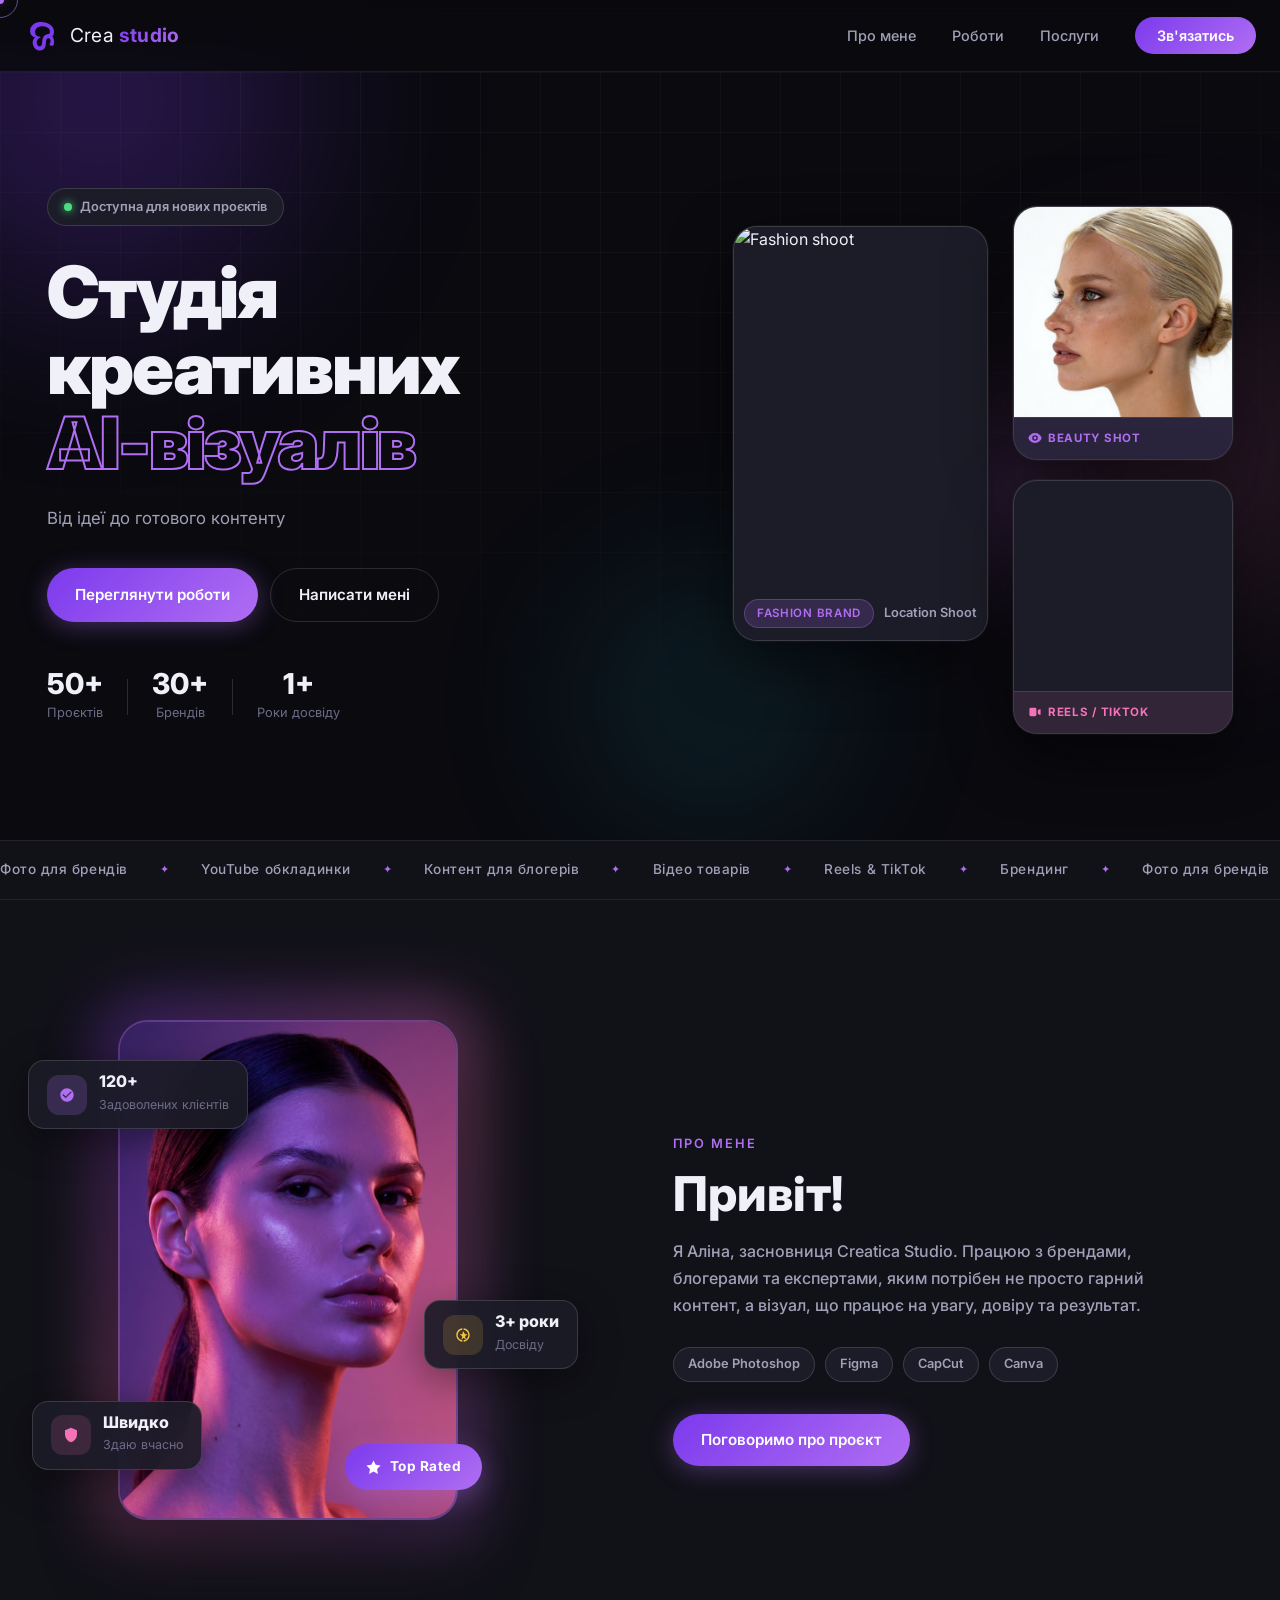
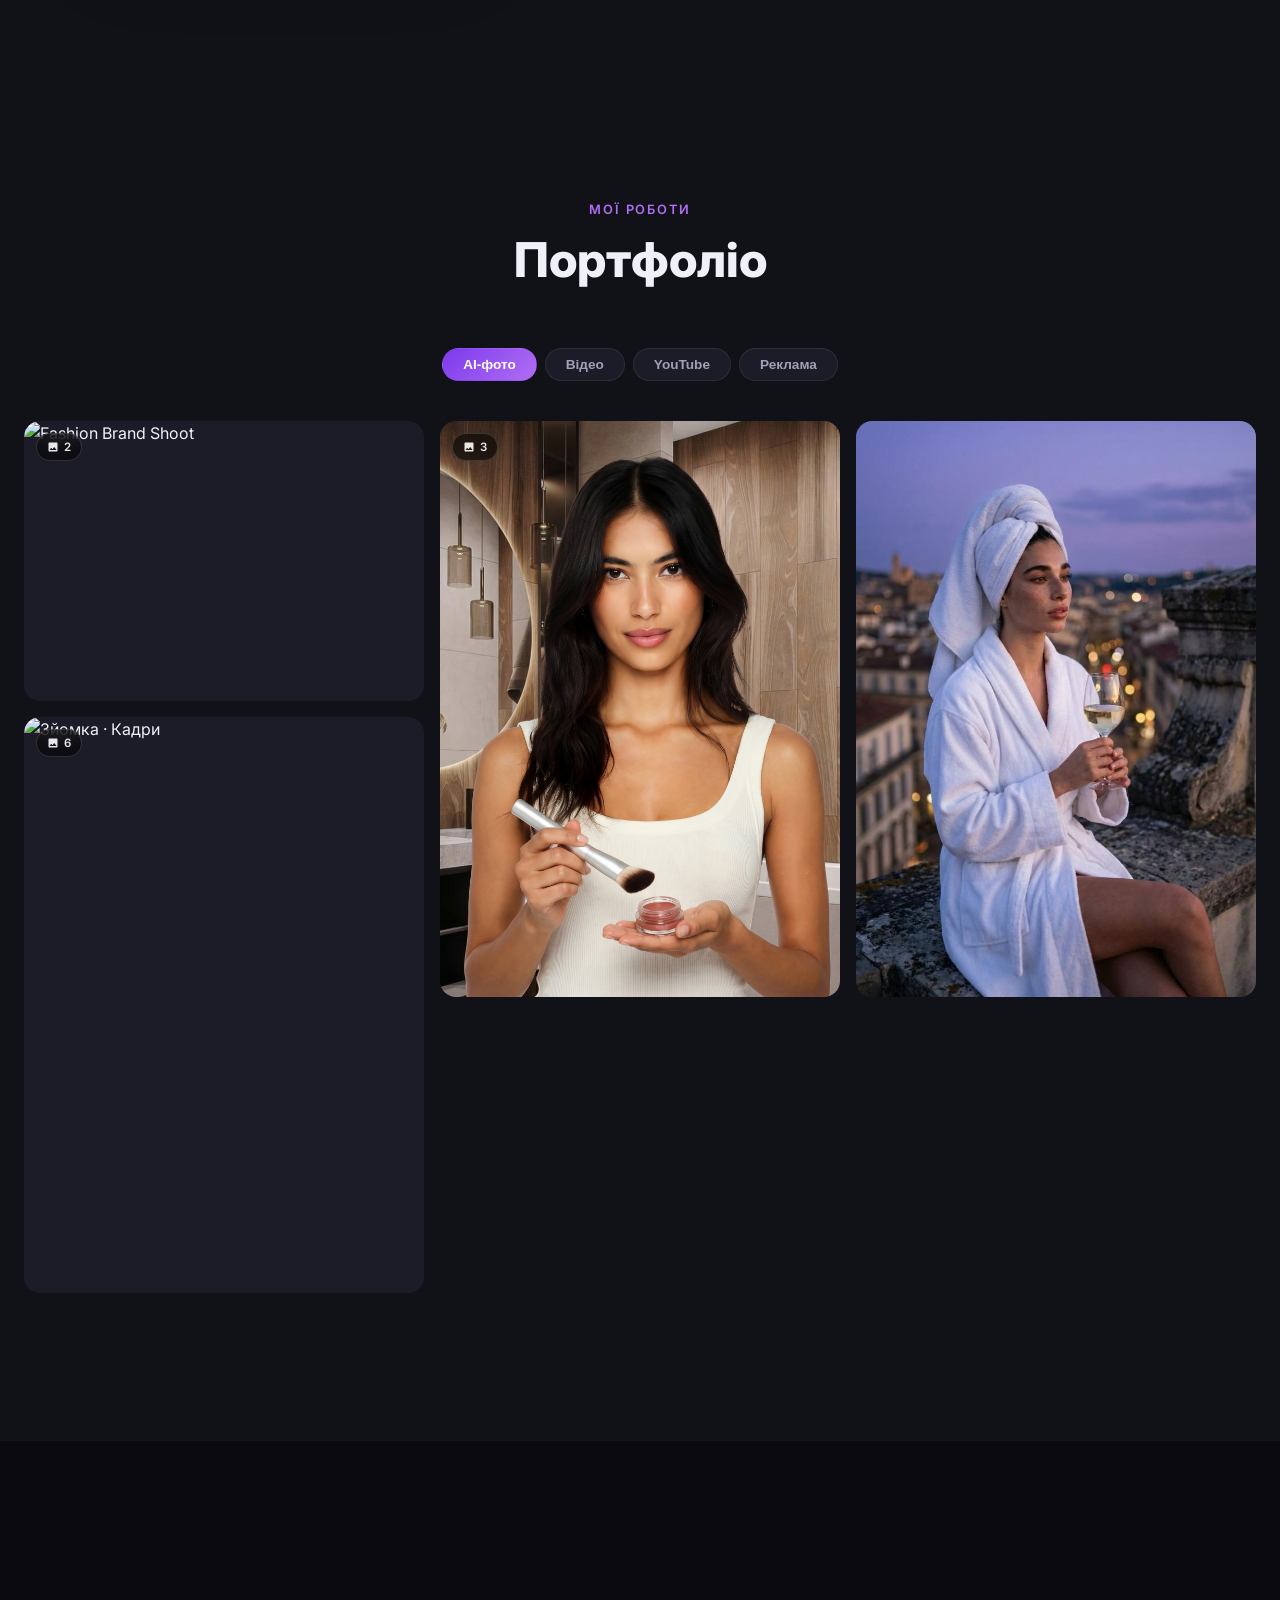
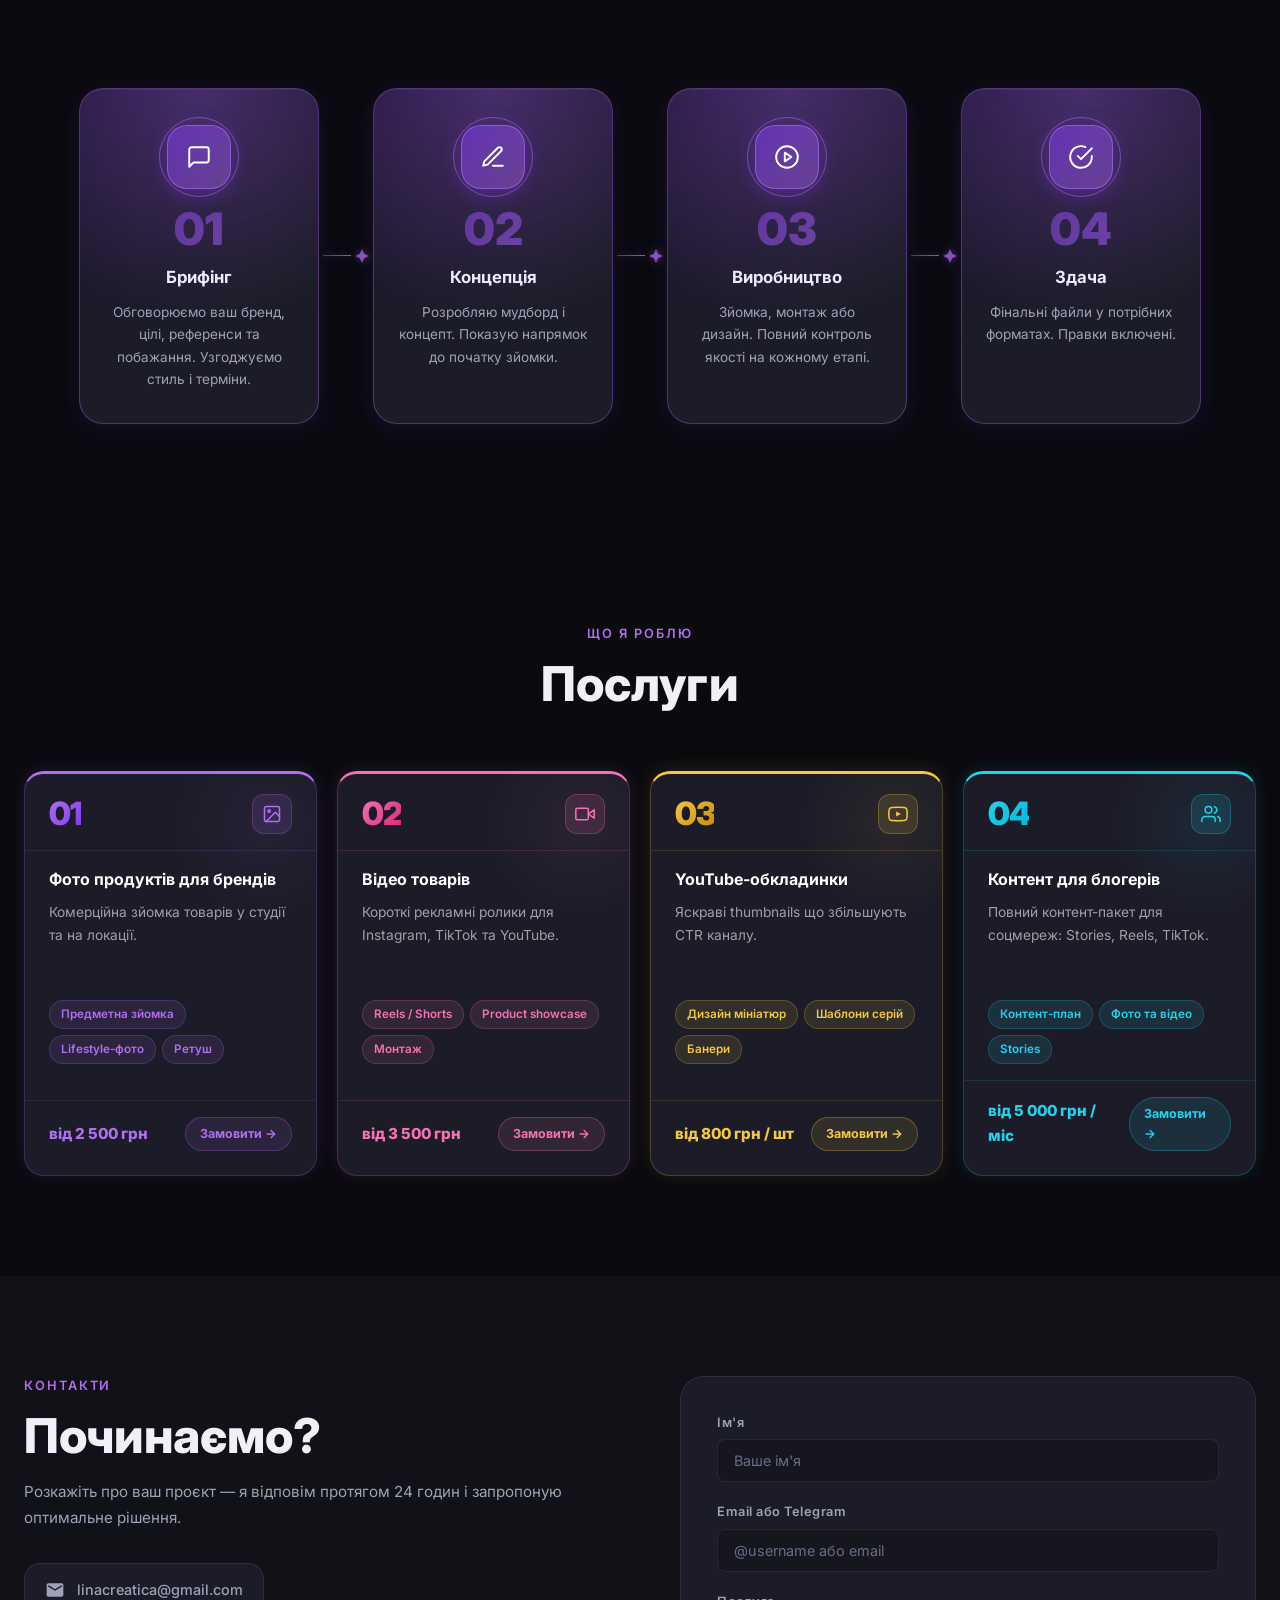
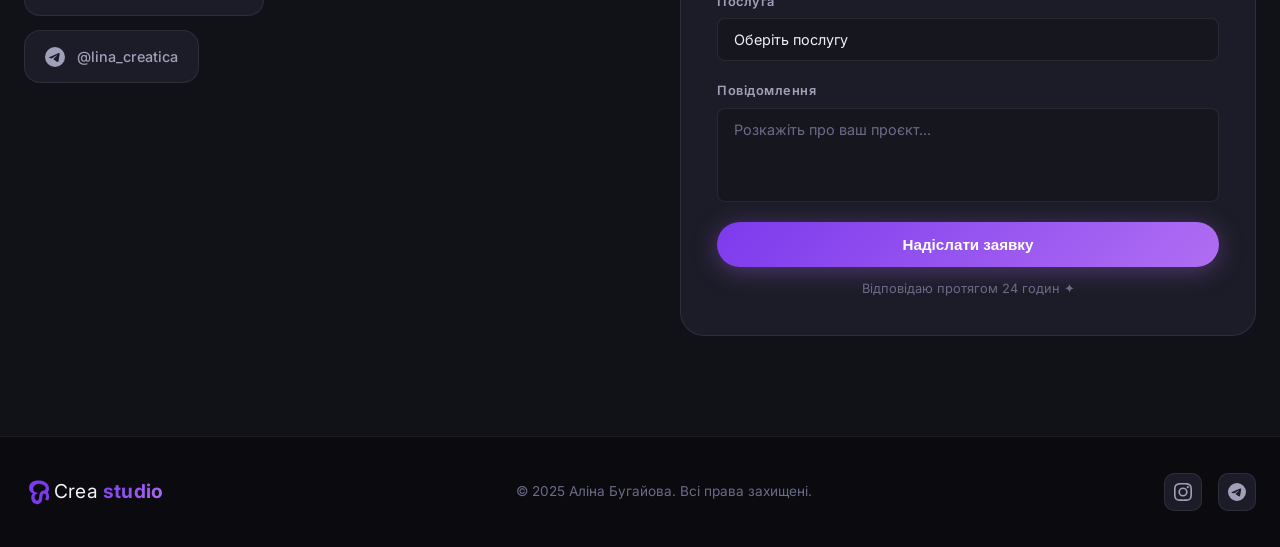
==== index.html @ 2639c5c7 "Update index.html" ====
<!DOCTYPE html>
<html lang="uk">
<head>
  <meta charset="UTF-8" />
  <meta name="viewport" content="width=device-width, initial-scale=1.0" />
  <title>Аліна Бугаєва — Контент-дизайнер</title>
  <link rel="preconnect" href="https://fonts.googleapis.com" />
  <link rel="preconnect" href="https://fonts.gstatic.com" crossorigin />
  <link href="https://fonts.googleapis.com/css2?family=Inter:wght@300;400;500;600;700;800;900&family=Playfair+Display:ital,wght@0,700;1,700&display=swap" rel="stylesheet" />
  <link rel="stylesheet" href="style.css" />
</head>
<body>

  <!-- NAV -->
  <nav class="nav" id="nav">
    <div class="nav__inner">
      <a href="#hero" class="nav__logo">
        <img src="img/logo.svg" alt="Crea Studio" class="nav__logo-img" />
        <span class="nav__logo-text">Crea <strong>studio</strong></span>
      </a>
      <ul class="nav__links">
        <li><a href="#about">Про мене</a></li>
        <li><a href="#works">Роботи</a></li>
        <li><a href="#services">Послуги</a></li>
        <li><a href="#contact" class="nav__cta">Зв'язатись</a></li>
      </ul>
      <button class="nav__burger" id="burger" aria-label="Меню">
        <span></span><span></span><span></span>
      </button>
    </div>
  </nav>

  <!-- MOBILE MENU -->
  <div class="mobile-menu" id="mobileMenu">
    <ul>
      <li><a href="#about" class="mm-link">Про мене</a></li>
      <li><a href="#works" class="mm-link">Роботи</a></li>
      <li><a href="#services" class="mm-link">Послуги</a></li>
      <li><a href="#contact" class="mm-link">Зв'язатись</a></li>
    </ul>
  </div>

  <!-- HERO -->
  <section class="hero" id="hero">
    <div class="hero__bg">
      <div class="hero__blob hero__blob--1"></div>
      <div class="hero__blob hero__blob--2"></div>
      <div class="hero__blob hero__blob--3"></div>
      <div class="hero__grid"></div>
    </div>

    <div class="hero__inner">
      <div class="hero__content">
        <div class="hero__badge">
          <span class="hero__badge-dot"></span>
          Доступна для нових проєктів
        </div>
        <h1 class="hero__title">
          Студія креативних<br />
          <span class="hero__title-outline">AI-візуалів</span>
        </h1>
        <p class="hero__sub">
          Від ідеї до готового контенту
        </p>
        <div class="hero__actions">
          <a href="#works" class="btn btn--primary">Переглянути роботи</a>
          <a href="#contact" class="btn btn--ghost">Написати мені</a>
        </div>
        <div class="hero__stats">
          <div class="hero__stat">
            <strong>50+</strong>
            <span>Проєктів</span>
          </div>
          <div class="hero__divider"></div>
          <div class="hero__stat">
            <strong>30+</strong>
            <span>Брендів</span>
          </div>
          <div class="hero__divider"></div>
          <div class="hero__stat">
            <strong>1+</strong>
            <span>Роки досвіду</span>
          </div>
        </div>
      </div>
      <div class="hero__visual">
        <div class="hero__card hero__card--main">
          <img src="img/portfolio/2b06ff3e9ec4077a01eca190f4658fa4_cdd394dd_f31a_4b61_ae15_8c72ac4e72de.png" alt="Fashion shoot" class="hero__card-photo" />
          <div class="hero__card-info">
            <span class="tag">Fashion Brand</span>
            <p>Location Shoot</p>
          </div>
        </div>
        <div class="hero__card hero__card--sm hero__card--top">
          <img src="img/portfolio/IMG_5692.PNG" alt="Beauty" class="hero__card-photo" />
          <div class="hero__card-sm-label">
            <svg viewBox="0 0 20 20" fill="currentColor" width="14" height="14"><path d="M10 12a2 2 0 100-4 2 2 0 000 4z"/><path fill-rule="evenodd" d="M.458 10C1.732 5.943 5.522 3 10 3s8.268 2.943 9.542 7c-1.274 4.057-5.064 7-9.542 7S1.732 14.057.458 10zM14 10a4 4 0 11-8 0 4 4 0 018 0z" clip-rule="evenodd"/></svg>
            Beauty Shot
          </div>
        </div>
        <div class="hero__card hero__card--sm hero__card--bot">
          <video src="img/reels.mp4" autoplay muted loop playsinline class="hero__card-photo"></video>
          <div class="hero__card-sm-label hero__card-sm-label--pink">
            <svg viewBox="0 0 20 20" fill="currentColor" width="14" height="14"><path d="M2 6a2 2 0 012-2h6a2 2 0 012 2v8a2 2 0 01-2 2H4a2 2 0 01-2-2V6zM14.553 7.106A1 1 0 0014 8v4a1 1 0 00.553.894l2 1A1 1 0 0018 13V7a1 1 0 00-1.447-.894l-2 1z"/></svg>
            Reels / TikTok
          </div>
        </div>
      </div>
    </div>

    <div class="hero__bottom">
      <div class="marquee">
        <div class="marquee__track">
          <span>Фото для брендів</span><span class="marquee__dot">✦</span>
          <span>YouTube обкладинки</span><span class="marquee__dot">✦</span>
          <span>Контент для блогерів</span><span class="marquee__dot">✦</span>
          <span>Відео товарів</span><span class="marquee__dot">✦</span>
          <span>Reels & TikTok</span><span class="marquee__dot">✦</span>
          <span>Брендинг</span><span class="marquee__dot">✦</span>
          <span>Фото для брендів</span><span class="marquee__dot">✦</span>
          <span>YouTube обкладинки</span><span class="marquee__dot">✦</span>
          <span>Контент для блогерів</span><span class="marquee__dot">✦</span>
          <span>Відео товарів</span><span class="marquee__dot">✦</span>
          <span>Reels & TikTok</span><span class="marquee__dot">✦</span>
          <span>Брендинг</span><span class="marquee__dot">✦</span>
          <span>Фото для брендів</span><span class="marquee__dot">✦</span>
          <span>YouTube обкладинки</span><span class="marquee__dot">✦</span>
          <span>Контент для блогерів</span><span class="marquee__dot">✦</span>
          <span>Відео товарів</span><span class="marquee__dot">✦</span>
          <span>Reels & TikTok</span><span class="marquee__dot">✦</span>
          <span>Брендинг</span><span class="marquee__dot">✦</span>
        </div>
      </div>
    </div>
  </section>

  <!-- ABOUT -->
  <section class="about" id="about">
    <div class="container">
      <div class="about__inner">
        <div class="about__visual">
          <div class="about__photo-wrap">
            <div class="about__photo-glow"></div>
            <div class="about__photo">
              <img src="img/main.png" alt="Аліна Бугаєва" class="about__photo-real" />
            </div>
            <div class="about__photo-badge">
              <svg viewBox="0 0 24 24" fill="currentColor"><path d="M12 2l3.09 6.26L22 9.27l-5 4.87 1.18 6.88L12 17.77l-6.18 3.25L7 14.14 2 9.27l6.91-1.01L12 2z"/></svg>
              <span>Top Rated</span>
            </div>
          </div>

          <div class="about__chip about__chip--1">
            <div class="about__chip-icon about__chip-icon--purple">
              <svg viewBox="0 0 24 24" fill="currentColor" width="16" height="16"><path d="M12 2C6.48 2 2 6.48 2 12s4.48 10 10 10 10-4.48 10-10S17.52 2 12 2zm-2 15l-5-5 1.41-1.41L10 14.17l7.59-7.59L19 8l-9 9z"/></svg>
            </div>
            <div class="about__chip-text">
              <strong>120+</strong>
              <span>Задоволених клієнтів</span>
            </div>
          </div>

          <div class="about__chip about__chip--2">
            <div class="about__chip-icon about__chip-icon--yellow">
              <svg viewBox="0 0 24 24" fill="currentColor" width="16" height="16"><path d="M13 2.05V4.07c3.95.49 7 3.85 7 7.93s-3.05 7.44-7 7.93v2.02c5.05-.5 9-4.76 9-9.95S18.05 2.55 13 2.05zM11 2.05C5.95 2.55 2 6.81 2 12s3.95 9.45 9 9.95v-2.02C7.05 19.44 4 16.08 4 12s3.05-7.44 7-7.93V2.05zM12 6l-1 5H7l4 3-1.5 5L13 16l3.5 3L15 14l4-3h-4L12 6z"/></svg>
            </div>
            <div class="about__chip-text">
              <strong>3+ роки</strong>
              <span>Досвіду</span>
            </div>
          </div>

          <div class="about__chip about__chip--3">
            <div class="about__chip-icon about__chip-icon--pink">
              <svg viewBox="0 0 24 24" fill="currentColor" width="16" height="16"><path d="M12 1L3 5v6c0 5.55 3.84 10.74 9 12 5.16-1.26 9-6.45 9-12V5l-9-4z"/></svg>
            </div>
            <div class="about__chip-text">
              <strong>Швидко</strong>
              <span>Здаю вчасно</span>
            </div>
          </div>
        </div>
        <div class="about__text">
          <p class="section-label">Про мене</p>
          <h2 class="section-title">Привіт!</h2>
          <p class="about__lead">Я Аліна, засновниця Creatica Studio. Працюю з брендами, блогерами та експертами, яким потрібен не просто гарний контент, а візуал, що працює на увагу, довіру та результат.</p>
          <div class="about__skills">
            <div class="skill-tag">Adobe Photoshop</div>
            <div class="skill-tag">Figma</div>
            <div class="skill-tag">CapCut</div>
            <div class="skill-tag">Canva</div>
          </div>
          <a href="#contact" class="btn btn--primary">Поговоримо про проєкт</a>
        </div>
      </div>
    </div>
  </section>

  <!-- WORKS -->
  <section class="works" id="works">
    <div class="container">
      <div class="section-header">
        <p class="section-label">Мої роботи</p>
        <h2 class="section-title">Портфоліо</h2>
      </div>

      <div class="works__filter" id="workFilter">
        <button class="filter-btn active" data-filter="photo">AI-фото</button>
        <button class="filter-btn" data-filter="video">Відео</button>
        <button class="filter-btn" data-filter="youtube">YouTube</button>
        <button class="filter-btn" data-filter="ad">Реклама</button>
      </div>

      <div class="works__grid" id="worksGrid"></div>
      <div class="works__more" id="worksShowMore"></div>
    </div>
  </section>

  <!-- LIGHTBOX -->
  <div class="lightbox" id="lightbox" aria-hidden="true">
    <div class="lightbox__backdrop" id="lbBackdrop"></div>
    <button class="lightbox__close" id="lbClose" aria-label="Закрити">
      <svg viewBox="0 0 24 24" fill="none" stroke="currentColor" stroke-width="2.5" stroke-linecap="round"><line x1="18" y1="6" x2="6" y2="18"/><line x1="6" y1="6" x2="18" y2="18"/></svg>
    </button>
    <button class="lightbox__nav lightbox__nav--prev" id="lbPrev" aria-label="Попереднє">
      <svg viewBox="0 0 24 24" fill="none" stroke="currentColor" stroke-width="2.5" stroke-linecap="round" stroke-linejoin="round"><polyline points="15 18 9 12 15 6"/></svg>
    </button>
    <button class="lightbox__nav lightbox__nav--next" id="lbNext" aria-label="Наступне">
      <svg viewBox="0 0 24 24" fill="none" stroke="currentColor" stroke-width="2.5" stroke-linecap="round" stroke-linejoin="round"><polyline points="9 18 15 12 9 6"/></svg>
    </button>
    <div class="lightbox__stage" id="lbStage"></div>
    <div class="lightbox__footer">
      <div class="lightbox__info">
        <span class="lightbox__title" id="lbTitle"></span>
        <span class="lightbox__counter" id="lbCounter"></span>
      </div>
      <div class="lightbox__thumbs" id="lbThumbs"></div>
    </div>
  </div>

  <!-- PROCESS -->
  <section class="process">
    <div class="container">
      <div class="section-header">
        <p class="section-label">Як ми працюємо</p>
        <h2 class="section-title">Процес роботи</h2>
      </div>
      <div class="process__steps">

        <div class="process__step">
          <div class="process__icon-wrap">
            <div class="process__pulse"></div>
            <div class="process__icon">
              <svg viewBox="0 0 24 24" fill="none" stroke="currentColor" stroke-width="1.8" stroke-linecap="round" stroke-linejoin="round"><path d="M21 15a2 2 0 01-2 2H7l-4 4V5a2 2 0 012-2h14a2 2 0 012 2z"/></svg>
            </div>
          </div>
          <div class="process__num">01</div>
          <div class="process__content">
            <h4>Брифінг</h4>
            <p>Обговорюємо ваш бренд, цілі, референси та побажання. Узгоджуємо стиль і терміни.</p>
          </div>
        </div>

        <div class="process__connector">
          <div class="process__connector-line"></div>
          <svg viewBox="0 0 16 16" fill="currentColor" width="14" height="14"><path d="M8 0l2.5 5.5L16 8l-5.5 2.5L8 16l-2.5-5.5L0 8l5.5-2.5z"/></svg>
        </div>

        <div class="process__step">
          <div class="process__icon-wrap">
            <div class="process__pulse"></div>
            <div class="process__icon">
              <svg viewBox="0 0 24 24" fill="none" stroke="currentColor" stroke-width="1.8" stroke-linecap="round" stroke-linejoin="round"><path d="M12 20h9"/><path d="M16.5 3.5a2.121 2.121 0 013 3L7 19l-4 1 1-4L16.5 3.5z"/></svg>
            </div>
          </div>
          <div class="process__num">02</div>
          <div class="process__content">
            <h4>Концепція</h4>
            <p>Розробляю мудборд і концепт. Показую напрямок до початку зйомки.</p>
          </div>
        </div>

        <div class="process__connector">
          <div class="process__connector-line"></div>
          <svg viewBox="0 0 16 16" fill="currentColor" width="14" height="14"><path d="M8 0l2.5 5.5L16 8l-5.5 2.5L8 16l-2.5-5.5L0 8l5.5-2.5z"/></svg>
        </div>

        <div class="process__step">
          <div class="process__icon-wrap">
            <div class="process__pulse"></div>
            <div class="process__icon">
              <svg viewBox="0 0 24 24" fill="none" stroke="currentColor" stroke-width="1.8" stroke-linecap="round" stroke-linejoin="round"><circle cx="12" cy="12" r="10"/><polygon points="10 8 16 12 10 16 10 8"/></svg>
            </div>
          </div>
          <div class="process__num">03</div>
          <div class="process__content">
            <h4>Виробництво</h4>
            <p>Зйомка, монтаж або дизайн. Повний контроль якості на кожному етапі.</p>
          </div>
        </div>

        <div class="process__connector">
          <div class="process__connector-line"></div>
          <svg viewBox="0 0 16 16" fill="currentColor" width="14" height="14"><path d="M8 0l2.5 5.5L16 8l-5.5 2.5L8 16l-2.5-5.5L0 8l5.5-2.5z"/></svg>
        </div>

        <div class="process__step">
          <div class="process__icon-wrap">
            <div class="process__pulse"></div>
            <div class="process__icon">
              <svg viewBox="0 0 24 24" fill="none" stroke="currentColor" stroke-width="1.8" stroke-linecap="round" stroke-linejoin="round"><path d="M22 11.08V12a10 10 0 11-5.93-9.14"/><polyline points="22 4 12 14.01 9 11.01"/></svg>
            </div>
          </div>
          <div class="process__num">04</div>
          <div class="process__content">
            <h4>Здача</h4>
            <p>Фінальні файли у потрібних форматах. Правки включені.</p>
          </div>
        </div>

      </div>
    </div>
  </section>

  <!-- SERVICES -->
  <section class="services" id="services">
    <div class="container">
      <div class="section-header">
        <p class="section-label">Що я роблю</p>
        <h2 class="section-title">Послуги</h2>
      </div>
      <div class="sv10-grid">
        <div class="sv10-card" style="--c:176,110,243;--c2:124,58,237">
          <div class="sv10-header"><span class="sv10-num">01</span><div class="sv10-icon"><svg viewBox="0 0 24 24" fill="none" stroke="currentColor" stroke-width="1.8" stroke-linecap="round" stroke-linejoin="round" width="20" height="20"><rect x="3" y="3" width="18" height="18" rx="2"/><circle cx="8.5" cy="8.5" r="1.5"/><polyline points="21 15 16 10 5 21"/></svg></div></div>
          <h3>Фото продуктів для брендів</h3>
          <p>Комерційна зйомка товарів у студії та на локації.</p>
          <ul class="sv10-tags"><li>Предметна зйомка</li><li>Lifestyle-фото</li><li>Ретуш</li></ul>
          <div class="sv10-foot"><b>від 2 500 грн</b><a href="#contact">Замовити →</a></div>
        </div>
        <div class="sv10-card" style="--c:244,114,182;--c2:219,39,119">
          <div class="sv10-header"><span class="sv10-num">02</span><div class="sv10-icon"><svg viewBox="0 0 24 24" fill="none" stroke="currentColor" stroke-width="1.8" stroke-linecap="round" stroke-linejoin="round" width="20" height="20"><polygon points="23 7 16 12 23 17 23 7"/><rect x="1" y="5" width="15" height="14" rx="2"/></svg></div></div>
          <h3>Відео товарів</h3>
          <p>Короткі рекламні ролики для Instagram, TikTok та YouTube.</p>
          <ul class="sv10-tags"><li>Reels / Shorts</li><li>Product showcase</li><li>Монтаж</li></ul>
          <div class="sv10-foot"><b>від 3 500 грн</b><a href="#contact">Замовити →</a></div>
        </div>
        <div class="sv10-card" style="--c:245,200,66;--c2:202,138,4">
          <div class="sv10-header"><span class="sv10-num">03</span><div class="sv10-icon"><svg viewBox="0 0 24 24" fill="none" stroke="currentColor" stroke-width="1.8" stroke-linecap="round" stroke-linejoin="round" width="20" height="20"><path d="M22.54 6.42a2.78 2.78 0 00-1.95-1.96C18.88 4 12 4 12 4s-6.88 0-8.59.46A2.78 2.78 0 001.46 6.42 29 29 0 001 12a29 29 0 00.46 5.58 2.78 2.78 0 001.95 1.96C5.12 20 12 20 12 20s6.88 0 8.59-.46a2.78 2.78 0 001.95-1.96A29 29 0 0023 12a29 29 0 00-.46-5.58z"/><polygon points="9.75 15.02 15.5 12 9.75 8.98 9.75 15.02" fill="currentColor" stroke="none"/></svg></div></div>
          <h3>YouTube-обкладинки</h3>
          <p>Яскраві thumbnails що збільшують CTR каналу.</p>
          <ul class="sv10-tags"><li>Дизайн мініатюр</li><li>Шаблони серій</li><li>Банери</li></ul>
          <div class="sv10-foot"><b>від 800 грн / шт</b><a href="#contact">Замовити →</a></div>
        </div>
        <div class="sv10-card" style="--c:34,211,238;--c2:6,182,212">
          <div class="sv10-header"><span class="sv10-num">04</span><div class="sv10-icon"><svg viewBox="0 0 24 24" fill="none" stroke="currentColor" stroke-width="1.8" stroke-linecap="round" stroke-linejoin="round" width="20" height="20"><path d="M17 21v-2a4 4 0 00-4-4H5a4 4 0 00-4 4v2"/><circle cx="9" cy="7" r="4"/><path d="M23 21v-2a4 4 0 00-3-3.87"/><path d="M16 3.13a4 4 0 010 7.75"/></svg></div></div>
          <h3>Контент для блогерів</h3>
          <p>Повний контент-пакет для соцмереж: Stories, Reels, TikTok.</p>
          <ul class="sv10-tags"><li>Контент-план</li><li>Фото та відео</li><li>Stories</li></ul>
          <div class="sv10-foot"><b>від 5 000 грн / міс</b><a href="#contact">Замовити →</a></div>
        </div>
      </div>

    </div>
  </section>

  <!-- CONTACT -->
  <section class="contact" id="contact">
    <div class="container">
      <div class="contact__inner">
        <div class="contact__text">
          <p class="section-label">Контакти</p>
          <h2 class="section-title">Починаємо?</h2>
          <p>Розкажіть про ваш проєкт — я відповім протягом 24 годин і запропоную оптимальне рішення.</p>
          <div class="contact__links">
            <a href="mailto:linacreatica@gmail.com" class="contact__link">
              <svg viewBox="0 0 24 24" fill="currentColor" width="20" height="20"><path d="M20 4H4c-1.1 0-2 .9-2 2v12c0 1.1.9 2 2 2h16c1.1 0 2-.9 2-2V6c0-1.1-.9-2-2-2zm0 4l-8 5-8-5V6l8 5 8-5v2z"/></svg>
              linacreatica@gmail.com
            </a>
            <a href="https://t.me/lina_creatica" class="contact__link" target="_blank" rel="noopener">
              <svg viewBox="0 0 24 24" fill="currentColor" width="20" height="20"><path d="M11.944 0A12 12 0 000 12a12 12 0 0012 12 12 12 0 0012-12A12 12 0 0012 0a12 12 0 00-.056 0zm4.962 7.224c.1-.002.321.023.465.14a.506.506 0 01.171.325c.016.093.036.306.02.472-.18 1.898-.962 6.502-1.36 8.627-.168.9-.499 1.201-.82 1.23-.696.065-1.225-.46-1.9-.902-1.056-.693-1.653-1.124-2.678-1.8-1.185-.78-.417-1.21.258-1.91.177-.184 3.247-2.977 3.307-3.23.007-.032.014-.15-.056-.212s-.174-.041-.249-.024c-.106.024-1.793 1.14-5.061 3.345-.48.33-.913.49-1.302.48-.428-.008-1.252-.241-1.865-.44-.752-.245-1.349-.374-1.297-.789.027-.216.325-.437.893-.663 3.498-1.524 5.83-2.529 6.998-3.014 3.332-1.386 4.025-1.627 4.476-1.635z"/></svg>
              @lina_creatica
            </a>
          </div>
        </div>
        <form class="contact__form" id="contactForm">
          <div class="form-group">
            <label for="name">Ім'я</label>
            <input type="text" id="name" name="name" placeholder="Ваше ім'я" required />
          </div>
          <div class="form-group">
            <label for="email">Email або Telegram</label>
            <input type="text" id="email" name="email" placeholder="@username або email" required />
          </div>
          <div class="form-group">
            <label for="service">Послуга</label>
            <select id="service" name="service">
              <option value="">Оберіть послугу</option>
              <option>Фото продуктів</option>
              <option>Відео для бренду</option>
              <option>YouTube-обкладинки</option>
              <option>Контент для блогера</option>
              <option>Інше</option>
            </select>
          </div>
          <div class="form-group">
            <label for="message">Повідомлення</label>
            <textarea id="message" name="message" placeholder="Розкажіть про ваш проєкт..." rows="4"></textarea>
          </div>
          <button type="submit" class="btn btn--primary btn--full">Надіслати заявку</button>
          <p class="form-note">Відповідаю протягом 24 годин ✦</p>
        </form>
      </div>
    </div>
  </section>

  <!-- FOOTER -->
  <footer class="footer">
    <div class="container">
      <div class="footer__inner">
        <a href="#hero" class="footer__logo">
          <img src="img/logo.svg" alt="Crea Studio" class="footer__logo-img" />
          <span class="nav__logo-text">Crea <strong>studio</strong></span>
        </a>
        <p class="footer__copy">© 2025 Аліна Бугайова. Всі права захищені.</p>
        <div class="footer__socials">
          <a href="https://instagram.com" target="_blank" rel="noopener" aria-label="Instagram">
            <svg viewBox="0 0 24 24" fill="currentColor"><path d="M12 2.163c3.204 0 3.584.012 4.85.07 3.252.148 4.771 1.691 4.919 4.919.058 1.265.069 1.645.069 4.849 0 3.205-.012 3.584-.069 4.849-.149 3.225-1.664 4.771-4.919 4.919-1.266.058-1.644.07-4.85.07-3.204 0-3.584-.012-4.849-.07-3.26-.149-4.771-1.699-4.919-4.92-.058-1.265-.07-1.644-.07-4.849 0-3.204.013-3.583.07-4.849.149-3.227 1.664-4.771 4.919-4.919 1.266-.057 1.645-.069 4.849-.069zM12 0C8.741 0 8.333.014 7.053.072 2.695.272.273 2.69.073 7.052.014 8.333 0 8.741 0 12c0 3.259.014 3.668.072 4.948.2 4.358 2.618 6.78 6.98 6.98C8.333 23.986 8.741 24 12 24c3.259 0 3.668-.014 4.948-.072 4.354-.2 6.782-2.618 6.979-6.98.059-1.28.073-1.689.073-4.948 0-3.259-.014-3.667-.072-4.947-.196-4.354-2.617-6.78-6.979-6.98C15.668.014 15.259 0 12 0zm0 5.838a6.162 6.162 0 100 12.324 6.162 6.162 0 000-12.324zM12 16a4 4 0 110-8 4 4 0 010 8zm6.406-11.845a1.44 1.44 0 100 2.881 1.44 1.44 0 000-2.881z"/></svg>
          </a>
          <a href="https://t.me" target="_blank" rel="noopener" aria-label="Telegram">
            <svg viewBox="0 0 24 24" fill="currentColor"><path d="M11.944 0A12 12 0 000 12a12 12 0 0012 12 12 12 0 0012-12A12 12 0 0012 0a12 12 0 00-.056 0zm4.962 7.224c.1-.002.321.023.465.14a.506.506 0 01.171.325c.016.093.036.306.02.472-.18 1.898-.962 6.502-1.36 8.627-.168.9-.499 1.201-.82 1.23-.696.065-1.225-.46-1.9-.902-1.056-.693-1.653-1.124-2.678-1.8-1.185-.78-.417-1.21.258-1.91.177-.184 3.247-2.977 3.307-3.23.007-.032.014-.15-.056-.212s-.174-.041-.249-.024c-.106.024-1.793 1.14-5.061 3.345-.48.33-.913.49-1.302.48-.428-.008-1.252-.241-1.865-.44-.752-.245-1.349-.374-1.297-.789.027-.216.325-.437.893-.663 3.498-1.524 5.83-2.529 6.998-3.014 3.332-1.386 4.025-1.627 4.476-1.635z"/></svg>
          </a>
        </div>
      </div>
    </div>
  </footer>

  <script src="main.js"></script>
</body>
</html>
---- style.css ----
/* ============================
   RESET & BASE
============================ */
*, *::before, *::after { box-sizing: border-box; margin: 0; padding: 0; }

/* ── Scrollbar ── */
::-webkit-scrollbar { width: 6px; }
::-webkit-scrollbar-track { background: var(--bg); }
::-webkit-scrollbar-thumb {
  background: linear-gradient(to bottom, var(--accent2), var(--accent));
  border-radius: 99px;
}
::-webkit-scrollbar-thumb:hover { background: var(--accent); }

/* ── Custom cursor ── */
* { cursor: none !important; }

.cursor-dot {
  position: fixed;
  top: 0; left: 0;
  width: 8px; height: 8px;
  background: var(--accent);
  border-radius: 50%;
  pointer-events: none;
  z-index: 9999;
  transform: translate(-50%, -50%);
  transition: width .15s, height .15s, background .2s;
  box-shadow: 0 0 10px var(--accent-glow);
}

.cursor-ring {
  position: fixed;
  top: 0; left: 0;
  width: 36px; height: 36px;
  border: 1.5px solid rgba(176,110,243,.6);
  border-radius: 50%;
  pointer-events: none;
  z-index: 9998;
  transform: translate(-50%, -50%);
  transition: transform .1s linear, width .25s, height .25s, border-color .25s, opacity .25s;
}

.cursor-dot.hovering {
  width: 12px; height: 12px;
  background: var(--pink);
  box-shadow: 0 0 16px rgba(244,114,182,.6);
}
.cursor-ring.hovering {
  width: 56px; height: 56px;
  border-color: rgba(244,114,182,.4);
}
.cursor-dot.clicking { transform: translate(-50%,-50%) scale(.6); }
.cursor-ring.clicking { transform: translate(-50%,-50%) scale(.85); }

/* ── Scroll Reveal ── */
[data-reveal] {
  transition: opacity .9s cubic-bezier(.16,1,.3,1), transform .9s cubic-bezier(.16,1,.3,1);
}
[data-reveal="fade-up"]    { opacity: 0; transform: translateY(64px); }
[data-reveal="fade-left"]  { opacity: 0; transform: translateX(-72px); }
[data-reveal="fade-right"] { opacity: 0; transform: translateX(72px); }
[data-reveal="zoom-in"]    { opacity: 0; transform: scale(.82); }
[data-reveal="zoom-up"]    { opacity: 0; transform: scale(.88) translateY(48px); }
[data-reveal].revealed     { opacity: 1; transform: none; }

:root {
  --bg: #0a0a0f;
  --bg2: #111118;
  --bg3: #16161f;
  --surface: #1c1c28;
  --surface2: #232332;
  --border: rgba(255,255,255,.08);
  --border2: rgba(255,255,255,.14);

  --accent: #b06ef3;
  --accent2: #7c3aed;
  --accent-glow: rgba(176,110,243,.35);
  --yellow: #f5c842;
  --pink: #f472b6;
  --cyan: #22d3ee;

  --text: #f0f0f8;
  --text2: #a0a0b8;
  --text3: #6b6b88;

  --font: 'Inter', sans-serif;
  --font-serif: 'Playfair Display', serif;

  --radius: 16px;
  --radius-sm: 8px;
  --radius-lg: 24px;

  --shadow: 0 4px 32px rgba(0,0,0,.4);
  --shadow-lg: 0 16px 64px rgba(0,0,0,.6);

  --nav-h: 72px;
}

html { scroll-behavior: smooth; }

body {
  font-family: var(--font);
  background: var(--bg);
  color: var(--text);
  line-height: 1.6;
  overflow-x: hidden;
}

img, svg { display: block; }

a { color: inherit; text-decoration: none; }

ul { list-style: none; }

.container {
  max-width: 1360px;
  margin: 0 auto;
  padding: 0 24px;
}

/* ============================
   TYPOGRAPHY HELPERS
============================ */
.section-label {
  font-size: .8rem;
  font-weight: 600;
  letter-spacing: .15em;
  text-transform: uppercase;
  color: var(--accent);
  margin-bottom: 12px;
}

.section-title {
  font-size: clamp(2rem, 4vw, 3rem);
  font-weight: 800;
  line-height: 1.15;
  margin-bottom: 16px;
}

.section-header {
  text-align: center;
  margin-bottom: 60px;
}

/* ============================
   BUTTONS
============================ */
.btn {
  display: inline-flex;
  align-items: center;
  gap: 8px;
  padding: 14px 28px;
  border-radius: 50px;
  font-size: .95rem;
  font-weight: 600;
  cursor: pointer;
  border: none;
  transition: all .25s ease;
  white-space: nowrap;
}

.btn--primary {
  background: linear-gradient(135deg, var(--accent2), var(--accent));
  color: #fff;
  box-shadow: 0 4px 24px var(--accent-glow);
}
.btn--primary:hover {
  transform: translateY(-2px);
  box-shadow: 0 8px 32px var(--accent-glow);
}

.btn--ghost {
  background: transparent;
  color: var(--text);
  border: 1px solid var(--border2);
}
.btn--ghost:hover {
  background: var(--surface);
  border-color: var(--accent);
  color: var(--accent);
}

.btn--full { width: 100%; justify-content: center; }

/* ============================
   TAGS
============================ */
.tag {
  display: inline-block;
  font-size: .72rem;
  font-weight: 600;
  letter-spacing: .06em;
  text-transform: uppercase;
  padding: 4px 12px;
  border-radius: 50px;
  background: rgba(176,110,243,.18);
  color: var(--accent);
  border: 1px solid rgba(176,110,243,.3);
}
.tag--yellow { background: rgba(245,200,66,.15); color: var(--yellow); border-color: rgba(245,200,66,.3); }
.tag--pink   { background: rgba(244,114,182,.15); color: var(--pink);   border-color: rgba(244,114,182,.3); }

/* ============================
   NAV
============================ */
.nav {
  position: fixed;
  top: 0; left: 0; right: 0;
  z-index: 100;
  height: var(--nav-h);
  background: rgba(10,10,15,.85);
  backdrop-filter: blur(18px);
  border-bottom: 1px solid var(--border);
}

.nav__inner {
  max-width: 1360px;
  margin: 0 auto;
  padding: 0 24px;
  height: 100%;
  display: flex;
  align-items: center;
  justify-content: space-between;
}

.nav__logo {
  display: flex;
  align-items: center;
  gap: 10px;
  text-decoration: none;
}
.nav__logo-img {
  height: 36px;
  width: auto;
  display: block;
}
.nav__logo-text {
  font-size: 1.2rem;
  font-weight: 400;
  color: var(--text);
  letter-spacing: .01em;
  line-height: 1;
}
.nav__logo-text strong {
  font-weight: 700;
  background: linear-gradient(135deg, var(--accent2), var(--accent));
  -webkit-background-clip: text;
  -webkit-text-fill-color: transparent;
  background-clip: text;
}

.nav__links {
  display: flex;
  align-items: center;
  gap: 36px;
}
.nav__links a {
  font-size: .9rem;
  font-weight: 500;
  color: var(--text2);
  transition: color .2s;
}
.nav__links a:hover { color: var(--text); }

.nav__cta {
  background: linear-gradient(135deg, var(--accent2), var(--accent));
  color: #fff !important;
  padding: 10px 22px;
  border-radius: 50px;
  font-weight: 600 !important;
  transition: transform .2s, box-shadow .2s !important;
}
.nav__cta:hover {
  transform: translateY(-1px);
  box-shadow: 0 4px 20px var(--accent-glow);
}

.nav__burger {
  display: none;
  flex-direction: column;
  gap: 5px;
  background: none;
  border: none;
  cursor: pointer;
  padding: 6px;
}
.nav__burger span {
  display: block;
  width: 24px; height: 2px;
  background: var(--text);
  border-radius: 2px;
  transition: all .3s;
}
.nav__burger.open span:nth-child(1) { transform: rotate(45deg) translate(5px,5px); }
.nav__burger.open span:nth-child(2) { opacity: 0; }
.nav__burger.open span:nth-child(3) { transform: rotate(-45deg) translate(5px,-5px); }

/* MOBILE MENU */
.mobile-menu {
  position: fixed;
  top: var(--nav-h); left: 0; right: 0;
  background: rgba(10,10,15,.96);
  backdrop-filter: blur(20px);
  border-bottom: 1px solid var(--border);
  z-index: 99;
  padding: 24px;
  transform: translateY(-110%);
  transition: transform .35s cubic-bezier(.4,0,.2,1);
}
.mobile-menu.open { transform: translateY(0); }
.mobile-menu ul { display: flex; flex-direction: column; gap: 4px; }
.mobile-menu a {
  display: block;
  padding: 12px 16px;
  font-size: 1.1rem;
  font-weight: 600;
  color: var(--text2);
  border-radius: var(--radius-sm);
  transition: all .2s;
}
.mobile-menu a:hover { color: var(--text); background: var(--surface); }

/* ============================
   HERO
============================ */
.hero {
  min-height: 100vh;
  display: flex;
  flex-direction: column;
  position: relative;
}

.hero__inner {
  flex: 1;
  display: flex;
  align-items: center;
  justify-content: space-around;
  gap: 60px;
  max-width: 1360px;
  width: 100%;
  margin: 0 auto;
  padding: calc(var(--nav-h) + 40px) 24px 40px;
}

.hero__bottom {
  width: 100%;
  display: flex;
  flex-direction: column;
  align-items: center;
  gap: 0;
  padding-bottom: 0;
}

.hero__bg {
  position: fixed;
  inset: 0;
  z-index: -1;
  overflow: hidden;
  pointer-events: none;
}

.hero__blob {
  position: absolute;
  border-radius: 50%;
  filter: blur(80px);
  opacity: .35;
}
.hero__blob--1 {
  width: 600px; height: 600px;
  background: radial-gradient(circle, #7c3aed 0%, transparent 70%);
  top: -200px; left: -200px;
}
.hero__blob--2 {
  width: 500px; height: 500px;
  background: radial-gradient(circle, #f472b6 0%, transparent 70%);
  top: 200px; right: -150px;
  opacity: .2;
}
.hero__blob--3 {
  width: 400px; height: 400px;
  background: radial-gradient(circle, #22d3ee 0%, transparent 70%);
  bottom: 0; left: 40%;
  opacity: .15;
}

.hero__grid {
  position: absolute;
  top: var(--nav-h);
  left: 0; right: 0; bottom: 0;
  background-image:
    linear-gradient(rgba(255,255,255,.03) 1px, transparent 1px),
    linear-gradient(90deg, rgba(255,255,255,.03) 1px, transparent 1px);
  background-size: 60px 60px;
  mask-image: radial-gradient(ellipse 80% 80% at 50% 0%, black 40%, transparent 100%);
}

.hero__content {
  flex: 1;
  max-width: 580px;
}

.hero__badge {
  display: inline-flex;
  align-items: center;
  gap: 8px;
  font-size: .8rem;
  font-weight: 600;
  color: var(--text2);
  background: var(--surface);
  border: 1px solid var(--border2);
  padding: 8px 16px;
  border-radius: 50px;
  margin-bottom: 28px;
}
.hero__badge-dot {
  width: 8px; height: 8px;
  border-radius: 50%;
  background: #4ade80;
  box-shadow: 0 0 8px #4ade80;
  animation: pulse 2s ease-in-out infinite;
}
@keyframes pulse {
  0%,100% { box-shadow: 0 0 6px #4ade80; }
  50% { box-shadow: 0 0 14px #4ade80; }
}

.hero__title {
  font-size: clamp(2.6rem, 6vw, 4.5rem);
  font-weight: 900;
  line-height: 1.05;
  letter-spacing: -.03em;
  margin-bottom: 24px;
}
.hero__title em {
  font-style: normal;
  background: linear-gradient(135deg, var(--accent), var(--pink));
  -webkit-background-clip: text;
  -webkit-text-fill-color: transparent;
  background-clip: text;
}
.hero__title-outline {
  -webkit-text-stroke: 2px var(--accent);
  color: transparent;
}

.hero__sub {
  font-size: 1.05rem;
  color: var(--text2);
  margin-bottom: 36px;
}

.hero__actions {
  display: flex;
  gap: 12px;
  flex-wrap: wrap;
  margin-bottom: 48px;
}

.hero__stats {
  display: flex;
  align-items: center;
  gap: 24px;
}
.hero__stat { text-align: center; }
.hero__stat strong {
  display: block;
  font-size: 1.8rem;
  font-weight: 800;
  color: var(--text);
  line-height: 1;
}
.hero__stat span {
  font-size: .8rem;
  color: var(--text3);
}
.hero__divider {
  width: 1px; height: 36px;
  background: var(--border2);
}

/* HERO VISUAL */
.hero__visual {
  flex: 1;
  max-width: 500px;
  position: relative;
  min-height: 500px;
}

.hero__card {
  position: absolute;
  background: var(--surface);
  border: 1px solid var(--border2);
  border-radius: var(--radius-lg);
  overflow: hidden;
  box-shadow: 0 20px 60px rgba(0,0,0,.5), 0 0 0 1px rgba(255,255,255,.05);
  transition: transform .3s ease, box-shadow .3s ease;
}
.hero__card:hover {
  transform: translateY(-6px) scale(1.01);
  box-shadow: 0 32px 80px rgba(0,0,0,.6), 0 0 40px var(--accent-glow);
}

/* Main card — left column */
.hero__card--main {
  width: 255px;
  top: 20px; left: 0;
  z-index: 2;
  animation: floatA 5s ease-in-out infinite;
}
.hero__card-photo {
  width: 100%;
  display: block;
  object-fit: cover;
}
.hero__card--main .hero__card-photo {
  height: 360px;
  object-position: center top;
}
.hero__card-info {
  padding: 12px 10px;
  display: flex;
  align-items: center;
  justify-content: space-between;
  background: var(--surface);
}
.hero__card-info p {
  font-size: .8rem;
  font-weight: 600;
  color: var(--text2);
}

/* Small cards — right column, стопкою без накладання */
.hero__card--sm {
  width: 220px;
  padding: 0;
  overflow: hidden;
}
.hero__card--sm .hero__card-photo {
  height: 210px;
  object-position: center top;
}
.hero__card--bot .hero__card-photo {
  object-position: center -46px;
}

.hero__card--top {
  top: 0; right: 0;
  z-index: 3;
  animation: floatB 6s ease-in-out infinite;
}
.hero__card--bot {
  top: 274px; right: 0;   /* 210px фото + 52px label + 12px gap */
  z-index: 3;
  animation: floatC 7s ease-in-out infinite;
}

/* Label on small cards */
.hero__card-sm-label {
  display: flex;
  align-items: center;
  gap: 6px;
  padding: 11px 14px;
  font-size: .72rem;
  font-weight: 700;
  letter-spacing: .06em;
  text-transform: uppercase;
  color: var(--accent);
  background: rgba(176,110,243,.1);
  border-top: 1px solid rgba(176,110,243,.2);
}
.hero__card-sm-label--pink {
  color: var(--pink);
  background: rgba(244,114,182,.1);
  border-top-color: rgba(244,114,182,.2);
}

/* Floating glow behind cards */
.hero__visual::before {
  content: '';
  position: absolute;
  top: 30%; left: 20%;
  width: 280px; height: 280px;
  background: radial-gradient(circle, rgba(176,110,243,.2) 0%, transparent 70%);
  filter: blur(40px);
  pointer-events: none;
  z-index: 0;
}

/* Float animations */
@keyframes floatA {
  0%,100% { transform: translateY(0px); }
  50%      { transform: translateY(-12px); }
}
@keyframes floatB {
  0%,100% { transform: translateY(0px) rotate(1deg); }
  50%      { transform: translateY(-8px) rotate(-1deg); }
}
@keyframes floatC {
  0%,100% { transform: translateY(0px); }
  50%      { transform: translateY(-10px); }
}

.hero__scroll {
  display: flex;
  flex-direction: column;
  align-items: center;
  gap: 8px;
  color: var(--text3);
  font-size: .7rem;
  letter-spacing: .1em;
  text-transform: uppercase;
}
.hero__scroll-line {
  width: 1px; height: 40px;
  background: linear-gradient(to bottom, var(--border2), transparent);
  animation: scrollDown 1.5s ease-in-out infinite;
}
@keyframes scrollDown {
  0% { transform: scaleY(0); transform-origin: top; }
  50% { transform: scaleY(1); transform-origin: top; }
  51% { transform: scaleY(1); transform-origin: bottom; }
  100% { transform: scaleY(0); transform-origin: bottom; }
}

/* ============================
   MARQUEE
============================ */
.marquee {
  overflow: hidden;
  border-top: 1px solid var(--border);
  border-bottom: 1px solid var(--border);
  background: var(--bg2);
  padding: 18px 0;
  width: 100%;
}
.marquee__track {
  display: flex;
  align-items: center;
  gap: 32px;
  white-space: nowrap;
  animation: marquee 30s linear infinite;
  width: max-content;
  will-change: transform;
}
.marquee__track span {
  font-size: .85rem;
  font-weight: 500;
  color: var(--text2);
  letter-spacing: .04em;
}
.marquee__dot { color: var(--accent) !important; font-size: .7rem !important; }

@keyframes marquee {
  0%   { transform: translateX(0); }
  100% { transform: translateX(-33.333%); }
}

/* ============================
   SERVICES
============================ */
.services {
  padding: 100px 0;
  background: var(--bg);
}

.services__grid {
  display: grid;
  grid-template-columns: repeat(auto-fit, minmax(260px, 1fr));
  gap: 20px;
}

/* colour tokens per card */
.service-card--purple { --c: 176,110,243; --c2: 124,58,237; }
.service-card--pink   { --c: 244,114,182; --c2: 219,39,119; }
.service-card--yellow { --c: 245,200,66;  --c2: 202,138,4;  }
.service-card--cyan   { --c: 34,211,238;  --c2: 6,182,212;  }

.service-card {
  border-radius: 20px;
  padding: 28px 28px 24px;
  position: relative;
  overflow: hidden;
  display: flex;
  flex-direction: column;
  background: var(--surface);
  border: 1px solid rgba(var(--c),.25);
  transition: transform .4s cubic-bezier(.16,1,.3,1), box-shadow .4s, border-color .4s;
  box-shadow: 0 2px 20px rgba(var(--c),.08);
}

/* animated top border */
.service-card::before {
  content: '';
  position: absolute;
  top: 0; left: 0; right: 0; height: 2px;
  background: linear-gradient(90deg, transparent, rgba(var(--c),1), transparent);
  opacity: .5;
  transition: opacity .4s;
}

/* background glow blob */
.service-card::after {
  content: '';
  position: absolute;
  top: -60px; right: -60px;
  width: 180px; height: 180px;
  border-radius: 50%;
  background: radial-gradient(circle, rgba(var(--c),.2) 0%, transparent 70%);
  pointer-events: none;
  transition: opacity .4s, transform .4s;
  opacity: .6;
}

.service-card:hover {
  transform: translateY(-10px);
  border-color: rgba(var(--c),.55);
  box-shadow: 0 28px 60px rgba(var(--c2),.22), 0 0 0 1px rgba(var(--c),.15);
}
.service-card:hover::before { opacity: 1; }
.service-card:hover::after  { opacity: 1; transform: scale(1.3); }

/* big decorative number */
.service-card__deco {
  position: absolute;
  bottom: -10px; right: 12px;
  font-size: 7rem;
  font-weight: 900;
  line-height: 1;
  color: rgba(var(--c),.07);
  pointer-events: none;
  letter-spacing: -.05em;
  transition: color .4s;
  user-select: none;
}
.service-card:hover .service-card__deco { color: rgba(var(--c),.12); }

/* top row: icon + title */
.service-card__top {
  display: flex;
  align-items: center;
  gap: 14px;
  margin-bottom: 16px;
  position: relative;
  z-index: 1;
}

.service-card__icon {
  width: 48px; height: 48px;
  flex-shrink: 0;
  border-radius: 14px;
  background: rgba(var(--c),.15);
  border: 1px solid rgba(var(--c),.3);
  display: flex;
  align-items: center;
  justify-content: center;
  color: rgb(var(--c));
  transition: background .35s, box-shadow .35s;
  box-shadow: 0 4px 14px rgba(var(--c),.2);
}
.service-card__icon svg { width: 22px; height: 22px; }
.service-card:hover .service-card__icon {
  background: rgba(var(--c),.28);
  box-shadow: 0 6px 22px rgba(var(--c),.4);
}

.service-card h3 {
  font-size: 1rem;
  font-weight: 700;
  color: var(--text);
  line-height: 1.25;
}

.service-card__badge {
  position: absolute;
  top: 18px; right: 18px;
  font-size: .65rem;
  font-weight: 700;
  letter-spacing: .1em;
  text-transform: uppercase;
  background: linear-gradient(135deg, rgb(var(--c2)), rgb(var(--c)));
  color: #fff;
  padding: 4px 10px;
  border-radius: 50px;
  box-shadow: 0 3px 12px rgba(var(--c),.45);
  z-index: 2;
}

.service-card p {
  font-size: .86rem;
  color: var(--text2);
  line-height: 1.65;
  margin-bottom: 18px;
  position: relative;
  z-index: 1;
}

.service-card__list {
  display: flex;
  flex-wrap: wrap;
  gap: 6px;
  margin-bottom: 20px;
  flex: 1;
  align-content: flex-start;
  position: relative;
  z-index: 1;
}
.service-card__list li {
  font-size: .75rem;
  font-weight: 600;
  color: rgb(var(--c));
  background: rgba(var(--c),.1);
  border: 1px solid rgba(var(--c),.25);
  border-radius: 50px;
  padding: 4px 11px;
  transition: background .25s, border-color .25s;
  list-style: none;
}
.service-card__list li::before { display: none; }
.service-card:hover .service-card__list li {
  background: rgba(var(--c),.2);
  border-color: rgba(var(--c),.5);
}

/* footer: price + cta */
.service-card__footer {
  display: flex;
  align-items: center;
  justify-content: space-between;
  gap: 12px;
  padding-top: 16px;
  border-top: 1px solid rgba(var(--c),.15);
  position: relative;
  z-index: 1;
}

.service-card__price {
  font-size: .95rem;
  font-weight: 800;
  color: rgb(var(--c));
}

.service-card__cta {
  font-size: .78rem;
  font-weight: 700;
  color: rgb(var(--c));
  background: rgba(var(--c),.12);
  border: 1px solid rgba(var(--c),.3);
  border-radius: 50px;
  padding: 6px 14px;
  transition: background .25s, box-shadow .25s;
  white-space: nowrap;
}
.service-card__cta:hover {
  background: rgba(var(--c),.25);
  box-shadow: 0 4px 14px rgba(var(--c),.3);
}

/* ============================
   WORKS
============================ */
.works {
  padding: 100px 0;
  background: var(--bg2);
}

.works__filter {
  display: flex;
  flex-wrap: wrap;
  gap: 8px;
  justify-content: center;
  margin-bottom: 40px;
}

.filter-btn {
  background: var(--surface);
  border: 1px solid var(--border);
  color: var(--text2);
  font-size: .85rem;
  font-weight: 600;
  padding: 8px 20px;
  border-radius: 50px;
  cursor: pointer;
  transition: all .2s;
}
.filter-btn:hover,
.filter-btn.active {
  background: linear-gradient(135deg, var(--accent2), var(--accent));
  color: #fff;
  border-color: transparent;
}

.works__grid {
  display: grid;
  grid-template-columns: repeat(3, minmax(0, 420px));
  grid-auto-rows: 280px;
  gap: 16px;
  justify-content: center;
  transition: grid-template-columns .3s ease;
}

/* ── Project card ── */
.pcard {
  position: relative;
  border-radius: 16px;
  overflow: hidden;
  cursor: pointer;
  background: var(--surface);
  transition: transform .35s ease, box-shadow .35s ease, opacity .35s ease;
  outline: none;
}
.pcard--entering {
  opacity: 0;
  transform: translateY(28px) scale(.97);
}
.pcard--leaving {
  opacity: 0 !important;
  transform: translateY(16px) scale(.97) !important;
  pointer-events: none;
}
.pcard:hover {
  transform: translateY(-4px);
  box-shadow: 0 24px 48px rgba(0,0,0,.45);
}
.pcard:focus-visible { outline: 2px solid var(--accent); outline-offset: 2px; }
.pcard--wide { grid-column: span 2; }
.pcard--tall { grid-row: span 2; }

.pcard__thumb {
  position: absolute;
  inset: 0;
}
.pcard__media {
  width: 100%;
  height: 100%;
  object-fit: cover;
  display: block;
  transition: transform .45s ease;
}
.pcard:hover .pcard__media { transform: scale(1.06); }

.pcard__overlay {
  position: absolute;
  inset: 0;
  background: linear-gradient(to top, rgba(0,0,0,.9) 0%, rgba(0,0,0,.15) 55%, transparent 100%);
  display: flex;
  flex-direction: column;
  justify-content: space-between;
  align-items: flex-start;
  padding: 16px 18px;
  opacity: 0;
  transition: opacity .3s;
}
.pcard:hover .pcard__overlay { opacity: 1; }

.pcard__open {
  align-self: flex-end;
  width: 38px;
  height: 38px;
  border-radius: 50%;
  background: rgba(255,255,255,.12);
  backdrop-filter: blur(8px);
  border: 1px solid rgba(255,255,255,.22);
  display: flex;
  align-items: center;
  justify-content: center;
  color: #fff;
  transform: scale(.7);
  opacity: 0;
  transition: transform .3s .08s, opacity .3s .08s, background .2s;
}
.pcard:hover .pcard__open { transform: scale(1); opacity: 1; }
.pcard__open svg { width: 15px; height: 15px; }

.pcard__meta {
  display: flex;
  flex-direction: column;
  gap: 6px;
  transform: translateY(8px);
  opacity: 0;
  transition: transform .3s .04s, opacity .3s .04s;
}
.pcard:hover .pcard__meta { transform: translateY(0); opacity: 1; }

.pcard__title {
  font-size: .92rem;
  font-weight: 700;
  color: #fff;
  line-height: 1.3;
}

.pcard__count {
  position: absolute;
  top: 12px;
  left: 12px;
  background: rgba(0,0,0,.55);
  backdrop-filter: blur(8px);
  border: 1px solid rgba(255,255,255,.14);
  color: rgba(255,255,255,.9);
  font-size: .72rem;
  font-weight: 600;
  padding: 4px 10px;
  border-radius: 50px;
  display: flex;
  align-items: center;
  gap: 5px;
}

.pcard__play {
  position: absolute;
  top: 50%; left: 50%;
  transform: translate(-50%,-50%);
  width: 54px; height: 54px;
  border-radius: 50%;
  background: rgba(255,255,255,.14);
  backdrop-filter: blur(8px);
  border: 2px solid rgba(255,255,255,.3);
  display: flex;
  align-items: center;
  justify-content: center;
  color: #fff;
  pointer-events: none;
  transition: background .3s, border-color .3s;
}
.pcard:hover .pcard__play { background: var(--accent); border-color: var(--accent); }
.pcard__play svg { width: 22px; height: 22px; margin-left: 3px; }

/* ============================
   LIGHTBOX
============================ */
.lightbox {
  position: fixed;
  inset: 0;
  z-index: 1000;
  display: flex;
  flex-direction: column;
  align-items: center;
  justify-content: center;
  opacity: 0;
  pointer-events: none;
  transition: opacity .3s ease;
}
.lightbox.open {
  opacity: 1;
  pointer-events: all;
}

.lightbox__backdrop {
  position: absolute;
  inset: 0;
  background: rgba(4,4,10,.95);
  backdrop-filter: blur(18px);
}

.lightbox__close {
  position: absolute;
  top: 16px; right: 16px;
  z-index: 3;
  width: 44px; height: 44px;
  border-radius: 50%;
  background: rgba(255,255,255,.07);
  border: 1px solid rgba(255,255,255,.12);
  color: #fff;
  cursor: pointer;
  display: flex; align-items: center; justify-content: center;
  transition: background .2s;
}
.lightbox__close:hover { background: rgba(255,255,255,.16); }
.lightbox__close svg { width: 18px; height: 18px; }

.lightbox__nav {
  position: absolute;
  top: 50%; transform: translateY(-50%);
  z-index: 3;
  width: 50px; height: 50px;
  border-radius: 50%;
  background: rgba(255,255,255,.07);
  border: 1px solid rgba(255,255,255,.12);
  color: #fff;
  cursor: pointer;
  display: flex; align-items: center; justify-content: center;
  transition: background .2s, border-color .2s;
}
.lightbox__nav:hover { background: var(--accent); border-color: var(--accent); }
.lightbox__nav svg { width: 22px; height: 22px; }
.lightbox__nav--prev { left: 16px; }
.lightbox__nav--next { right: 16px; }

.lightbox__stage {
  position: relative;
  z-index: 2;
  display: flex;
  align-items: center;
  justify-content: center;
  max-width: calc(100vw - 140px);
  max-height: calc(100vh - 190px);
  width: 100%;
}
.lb-media {
  max-width: 100%;
  max-height: calc(100vh - 190px);
  object-fit: contain;
  border-radius: 12px;
  display: block;
  animation: lbFadeIn .22s ease;
}
video.lb-media { width: min(900px, 100%); }
@keyframes lbFadeIn {
  from { opacity: 0; transform: scale(.96); }
  to   { opacity: 1; transform: scale(1); }
}

.lightbox__footer {
  position: absolute;
  bottom: 0; left: 0; right: 0;
  z-index: 3;
  padding: 14px 76px 22px;
  background: linear-gradient(to top, rgba(0,0,0,.82) 0%, transparent 100%);
}
.lightbox__info {
  display: flex;
  align-items: center;
  justify-content: space-between;
  margin-bottom: 12px;
}
.lightbox__title { color: #fff; font-weight: 700; font-size: 1rem; }
.lightbox__counter { color: rgba(255,255,255,.42); font-size: .82rem; font-weight: 500; }

.lightbox__thumbs {
  display: flex;
  gap: 8px;
  justify-content: center;
  overflow-x: auto;
  scrollbar-width: none;
}
.lightbox__thumbs::-webkit-scrollbar { display: none; }

.lb-thumb {
  width: 58px; height: 58px;
  border-radius: 8px;
  object-fit: cover;
  cursor: pointer;
  opacity: .42;
  border: 2px solid transparent;
  transition: opacity .2s, border-color .2s;
  flex-shrink: 0;
}
.lb-thumb.active { opacity: 1; border-color: var(--accent); }
.lb-thumb:hover { opacity: .78; }

.lb-thumb--video {
  background: rgba(255,255,255,.07);
  border: 2px solid rgba(255,255,255,.1);
  display: flex; align-items: center; justify-content: center;
  color: rgba(255,255,255,.45);
}
.lb-thumb--video.active { border-color: var(--accent); color: var(--accent); opacity: 1; }

/* Works show-more */
.works__more {
  text-align: center;
  margin-top: 48px;
}

.show-more-btn {
  display: inline-flex;
  align-items: center;
  gap: 10px;
  padding: 14px 40px;
  border-radius: 50px;
  font-size: .9rem;
  font-weight: 600;
  cursor: pointer;
  transition: all .25s;
  border: 1px solid var(--border);
  background: var(--surface);
  color: var(--text2);
  letter-spacing: .02em;
}
.show-more-btn:hover {
  border-color: var(--accent);
  color: var(--accent);
  background: rgba(176,110,243,.07);
  transform: translateY(-2px);
  box-shadow: 0 8px 24px rgba(176,110,243,.15);
}
.show-more-btn svg { transition: transform .3s; }
.show-more-btn:hover svg { transform: translateY(2px); }

.show-more-btn--hide svg { transform: rotate(180deg); }
.show-more-btn--hide:hover svg { transform: rotate(180deg) translateY(2px); }

.works__more { transition: opacity .3s ease; }
.works__more.fading { opacity: 0; pointer-events: none; }

/* ============================
   PROCESS
============================ */
.process {
  padding: 100px 0;
  background: var(--bg);
}

.process__steps {
  display: flex;
  align-items: stretch;
  justify-content: center;
  gap: 0;
}

/* Card */
.process__step {
  flex: 1;
  max-width: 240px;
  text-align: center;
  padding: 36px 24px 32px;
  background: linear-gradient(160deg, rgba(124,58,237,.18) 0%, var(--surface) 60%);
  border: 1px solid rgba(176,110,243,.35);
  border-radius: var(--radius-lg);
  position: relative;
  overflow: hidden;
  transition: border-color .35s, transform .35s, box-shadow .35s;
  box-shadow: 0 4px 24px rgba(124,58,237,.12), inset 0 1px 0 rgba(255,255,255,.06);
}
.process__step::before {
  content: '';
  position: absolute;
  inset: 0;
  background: radial-gradient(circle at 50% 0%, rgba(176,110,243,.28) 0%, transparent 65%);
  opacity: 1;
  transition: opacity .35s;
}
.process__step:hover {
  border-color: rgba(176,110,243,.75);
  transform: translateY(-8px);
  box-shadow: 0 24px 56px rgba(124,58,237,.3), 0 0 0 1px rgba(176,110,243,.3), 0 0 40px rgba(176,110,243,.12);
}
.process__step:hover::before { opacity: 1; }

/* Icon circle */
.process__icon-wrap {
  position: relative;
  width: 64px; height: 64px;
  margin: 0 auto 18px;
}
.process__pulse {
  position: absolute;
  inset: -8px;
  border-radius: 50%;
  border: 1.5px solid rgba(176,110,243,.55);
  animation: processPulse 2.5s ease-in-out infinite;
}
@keyframes processPulse {
  0%,100% { transform: scale(1);   opacity: .7; }
  50%      { transform: scale(1.3); opacity: 0; }
}
.process__icon {
  width: 64px; height: 64px;
  border-radius: 20px;
  background: linear-gradient(135deg, rgba(124,58,237,.6), rgba(176,110,243,.4));
  border: 1px solid rgba(176,110,243,.6);
  display: flex; align-items: center; justify-content: center;
  color: #fff;
  transition: background .35s, box-shadow .35s;
  position: relative; z-index: 1;
  box-shadow: 0 4px 20px rgba(124,58,237,.4);
}
.process__icon svg { width: 26px; height: 26px; }
.process__step:hover .process__icon {
  background: linear-gradient(135deg, var(--accent2), var(--accent));
  box-shadow: 0 8px 32px rgba(176,110,243,.6);
}

/* Number */
.process__num {
  font-size: 2.8rem;
  font-weight: 900;
  line-height: 1;
  margin-bottom: 12px;
  background: linear-gradient(135deg, var(--accent2), var(--accent));
  -webkit-background-clip: text;
  -webkit-text-fill-color: transparent;
  background-clip: text;
  opacity: .55;
  transition: opacity .35s;
}
.process__step:hover .process__num { opacity: 1; }

.process__content h4 {
  font-size: 1.05rem;
  font-weight: 700;
  margin-bottom: 10px;
  color: var(--text);
}
.process__content p {
  font-size: .85rem;
  color: var(--text2);
  line-height: 1.65;
}

/* Connector */
.process__connector {
  display: flex;
  align-items: center;
  gap: 4px;
  padding: 0 4px;
  color: rgba(176,110,243,.7);
  flex-shrink: 0;
  align-self: center;
}
.process__connector-line {
  width: 28px; height: 1px;
  background: linear-gradient(to right, rgba(176,110,243,.4), rgba(176,110,243,.8));
  box-shadow: 0 0 6px rgba(176,110,243,.4);
}
.process__connector svg { flex-shrink: 0; filter: drop-shadow(0 0 4px rgba(176,110,243,.6)); }

/* ============================
   ABOUT
============================ */
.about {
  padding: 120px 0;
  background: var(--bg2);
}

.about__inner {
  display: flex;
  align-items: center;
  justify-content: space-around;
  gap: 100px;
  max-width: 1200px;
  margin: 0 auto;
}

.about__visual {
  flex: 0 0 420px;
  position: relative;
  min-height: 560px;
}

/* Photo wrap holds glow + photo */
.about__photo-wrap {
  position: relative;
  width: 340px;
  margin: 0 auto;
}

.about__photo-glow {
  position: absolute;
  inset: -16px;
  border-radius: 40px;
  background: linear-gradient(135deg, var(--accent2), var(--pink), var(--accent));
  filter: blur(32px);
  opacity: .45;
  z-index: 0;
  animation: glowPulse 4s ease-in-out infinite;
}
@keyframes glowPulse {
  0%,100% { opacity: .35; transform: scale(1); }
  50%      { opacity: .65; transform: scale(1.05); }
}

.about__photo {
  width: 340px;
  height: 500px;
  border-radius: 30px;
  overflow: hidden;
  position: relative;
  z-index: 1;
  border: 2px solid rgba(176,110,243,.35);
  box-shadow: 0 28px 72px rgba(0,0,0,.55);
}

.about__photo-real {
  width: 100%; height: 100%;
  object-fit: cover;
  object-position: center top;
  display: block;
}

/* Top-rated badge stays on the photo */
.about__photo-badge {
  position: absolute;
  bottom: 6%;
  right: -24px;
  z-index: 2;
  background: linear-gradient(135deg, var(--accent2), var(--accent));
  border-radius: 50px;
  padding: 12px 20px;
  display: flex;
  align-items: center;
  gap: 8px;
  box-shadow: 0 8px 28px var(--accent-glow);
}
.about__photo-badge svg { width: 17px; height: 17px; color: #fff; }
.about__photo-badge span { font-size: .85rem; font-weight: 700; color: #fff; letter-spacing: .04em; }

/* Floating chips */
.about__chip {
  position: absolute;
  display: flex;
  align-items: center;
  gap: 12px;
  background: rgba(28,28,40,.92);
  backdrop-filter: blur(16px);
  border: 1px solid var(--border2);
  border-radius: 16px;
  padding: 12px 18px;
  box-shadow: 0 10px 40px rgba(0,0,0,.45);
  z-index: 3;
}

.about__chip-icon {
  width: 40px; height: 40px;
  border-radius: 12px;
  display: flex;
  align-items: center;
  justify-content: center;
  flex-shrink: 0;
}
.about__chip-icon--purple { background: rgba(176,110,243,.2); color: var(--accent); }
.about__chip-icon--yellow  { background: rgba(245,200,66,.15);  color: var(--yellow); }
.about__chip-icon--pink    { background: rgba(244,114,182,.15); color: var(--pink); }

.about__chip-text strong {
  display: block;
  font-size: 1rem;
  font-weight: 800;
  color: var(--text);
  line-height: 1.1;
}
.about__chip-text span {
  font-size: .78rem;
  color: var(--text3);
}

.about__chip--1 {
  top: 40px; left: -50px;
  animation: chipFloat1 5s ease-in-out infinite;
}
.about__chip--2 {
  top: 50%; right: -80px;
  transform: translateY(-50%);
  animation: chipFloat2 6s ease-in-out infinite;
}
.about__chip--3 {
  bottom: 110px; left: -46px;
  animation: chipFloat3 7s ease-in-out infinite;
}

@keyframes chipFloat1 {
  0%,100% { transform: translateY(0); }
  50%      { transform: translateY(-8px); }
}
@keyframes chipFloat2 {
  0%,100% { transform: translateY(-50%); }
  50%      { transform: translateY(calc(-50% - 8px)); }
}
@keyframes chipFloat3 {
  0%,100% { transform: translateY(0); }
  50%      { transform: translateY(-10px); }
}

.about__text {
  flex: 1;
  max-width: 530px;
}

.about__lead {
  font-size: 1.2rem;
  font-weight: 500;
  color: var(--text);
  margin-bottom: 16px;
  line-height: 1.7;
}

.about__text p:last-of-type {
  font-size: 1rem;
  color: var(--text2);
  margin-bottom: 28px;
}

.about__skills {
  display: flex;
  flex-wrap: wrap;
  gap: 10px;
  margin-bottom: 32px;
}

.skill-tag {
  background: var(--surface);
  border: 1px solid var(--border2);
  color: var(--text2);
  font-size: .8rem;
  font-weight: 600;
  padding: 6px 14px;
  border-radius: 50px;
  transition: all .2s;
}
.skill-tag:hover { border-color: var(--accent); color: var(--accent); }

/* ============================
   TESTIMONIALS
============================ */
.testimonials {
  padding: 100px 0;
  background: var(--bg);
}

.testimonials__grid {
  display: grid;
  grid-template-columns: repeat(auto-fit, minmax(300px, 1fr));
  gap: 20px;
}

.testi-card {
  background: var(--surface);
  border: 1px solid var(--border);
  border-radius: var(--radius-lg);
  padding: 32px;
  transition: border-color .3s, transform .3s;
}
.testi-card:hover { border-color: var(--border2); transform: translateY(-4px); }

.testi-card--accent {
  background: linear-gradient(135deg, rgba(124,58,237,.12), rgba(176,110,243,.06));
  border-color: rgba(176,110,243,.25);
}

.testi-card__stars {
  font-size: 1rem;
  color: var(--yellow);
  margin-bottom: 16px;
  letter-spacing: 2px;
}

.testi-card p {
  font-size: .95rem;
  color: var(--text2);
  line-height: 1.7;
  margin-bottom: 24px;
  font-style: italic;
}
.testi-card p::before { content: '"'; }
.testi-card p::after  { content: '"'; }

.testi-card__author {
  display: flex;
  align-items: center;
  gap: 14px;
}
.testi-card__avatar {
  width: 44px; height: 44px;
  border-radius: 50%;
  flex-shrink: 0;
}
.testi-card__avatar--1 { background: linear-gradient(135deg, #b06ef3, #7c3aed); }
.testi-card__avatar--2 { background: linear-gradient(135deg, #f472b6, #e879f9); }
.testi-card__avatar--3 { background: linear-gradient(135deg, #22d3ee, #3b82f6); }

.testi-card__author strong { display: block; font-size: .9rem; font-weight: 700; }
.testi-card__author span  { font-size: .8rem; color: var(--text3); }

/* ============================
   CONTACT
============================ */
.contact {
  padding: 100px 0;
  background: var(--bg2);
}

.contact__inner {
  display: grid;
  grid-template-columns: 1fr 1fr;
  gap: 80px;
  align-items: start;
}

.contact__text p:not(.section-label) {
  font-size: .95rem;
  color: var(--text2);
  margin-bottom: 32px;
  line-height: 1.7;
}

.contact__links {
  display: flex;
  flex-direction: column;
  align-items: flex-start;
  gap: 14px;
}

.contact__link {
  display: inline-flex;
  align-items: center;
  gap: 12px;
  font-size: .9rem;
  font-weight: 500;
  color: var(--text2);
  padding: 14px 20px;
  background: var(--surface);
  border: 1px solid var(--border);
  border-radius: var(--radius);
  transition: all .25s;
  white-space: nowrap;
}
.contact__link svg { width: 20px; height: 20px; flex-shrink: 0; }
.contact__link:hover { border-color: var(--accent); color: var(--accent); }

/* FORM */
.contact__form {
  background: var(--surface);
  border: 1px solid var(--border);
  border-radius: var(--radius-lg);
  padding: 36px;
  display: flex;
  flex-direction: column;
  gap: 20px;
}

.form-group {
  display: flex;
  flex-direction: column;
  gap: 6px;
}
.form-group label {
  font-size: .8rem;
  font-weight: 600;
  color: var(--text2);
  letter-spacing: .04em;
}
.form-group input,
.form-group select,
.form-group textarea {
  background: var(--bg3);
  border: 1px solid var(--border);
  border-radius: var(--radius-sm);
  color: var(--text);
  font-family: var(--font);
  font-size: .9rem;
  padding: 12px 16px;
  outline: none;
  transition: border-color .2s;
  resize: none;
  appearance: none;
}
.form-group input:focus,
.form-group select:focus,
.form-group textarea:focus {
  border-color: var(--accent);
}
.form-group input::placeholder,
.form-group textarea::placeholder { color: var(--text3); }

select option { background: var(--bg3); }

.form-note {
  text-align: center;
  font-size: .8rem;
  color: var(--text3);
  margin-top: -8px;
}

/* ============================
   FOOTER
============================ */
.footer {
  padding: 36px 0;
  background: var(--bg);
  border-top: 1px solid var(--border);
}

.footer__inner {
  display: flex;
  align-items: center;
  justify-content: space-between;
  gap: 20px;
  flex-wrap: wrap;
}

.footer__logo {
  display: flex;
  align-items: center;
}
.footer__logo-img {
  height: 30px;
  width: auto;
  display: block;
}

.footer__copy {
  font-size: .85rem;
  color: var(--text3);
}

.footer__socials {
  display: flex;
  gap: 16px;
}
.footer__socials a {
  width: 38px; height: 38px;
  display: flex;
  align-items: center;
  justify-content: center;
  background: var(--surface);
  border: 1px solid var(--border);
  border-radius: 10px;
  color: var(--text2);
  transition: all .2s;
}
.footer__socials a svg { width: 18px; height: 18px; }
.footer__socials a:hover { border-color: var(--accent); color: var(--accent); }

/* ============================
   SUCCESS STATE
============================ */
.form-success {
  text-align: center;
  padding: 40px 20px;
}
.form-success h3 {
  font-size: 1.5rem;
  margin-bottom: 12px;
  color: var(--text);
}
.form-success p { color: var(--text2); }
.form-success svg {
  width: 56px; height: 56px;
  margin: 0 auto 20px;
  color: #4ade80;
}

/* ============================
   RESPONSIVE
============================ */
@media (max-width: 1024px) {
  .hero__inner {
    flex-direction: column;
    text-align: center;
    padding-top: calc(var(--nav-h) + 60px);
  }
  .hero__stats { justify-content: center; }
  .hero__actions { justify-content: center; }
  .hero__visual { display: none; }
  .hero__content { max-width: 100%; }

  .about__inner { flex-direction: column; gap: 40px; text-align: center; }
  .about__visual { flex: none; }
  .about__skills { justify-content: center; }
  .about__chip { display: none; }
  .about__photo-badge { right: 0; }

  .contact__inner { grid-template-columns: 1fr; gap: 40px; }

  .works__grid {
    grid-template-columns: repeat(2, minmax(0, 420px));
    grid-auto-rows: 240px;
  }
  .pcard--wide { grid-column: span 2; }
  .pcard--tall { grid-row: span 1; }
}

@media (max-width: 768px) {
  .nav__links { display: none; }
  .nav__burger { display: flex; }

  .section-title { font-size: clamp(1.7rem, 5vw, 2.5rem); }

  .services__grid { grid-template-columns: 1fr; }

  .works__grid {
    grid-template-columns: repeat(2, minmax(0, 420px));
    grid-auto-rows: 220px;
  }
  .pcard--wide { grid-column: 1 / -1; }
  .lightbox__footer { padding: 12px 60px 18px; }
  .lightbox__nav--prev { left: 8px; }
  .lightbox__nav--next { right: 8px; }

  .process__steps { flex-direction: column; align-items: center; }
  .process__connector { transform: rotate(90deg); }
  .process__step { max-width: 100%; width: 100%; }

  .testimonials__grid { grid-template-columns: 1fr; }

  .footer__inner { flex-direction: column; align-items: center; text-align: center; }
}

@media (max-width: 480px) {
  .works__grid { grid-template-columns: 1fr; grid-auto-rows: 260px; }
  .pcard--wide { grid-column: span 1; }
  .lightbox__stage { max-width: calc(100vw - 20px); }
  .lightbox__footer { padding: 10px 16px 16px; }
  .lightbox__nav { width: 40px; height: 40px; }
  .lightbox__nav--prev { left: 6px; }
  .lightbox__nav--next { right: 6px; }

  .hero__stats { flex-direction: column; gap: 16px; }
  .hero__divider { display: none; }

  .contact__form { padding: 24px; }
}

/* ============================
   SERVICE VARIANTS (preview)
============================ */

.sv-label {
  font-size: .72rem;
  font-weight: 700;
  letter-spacing: .12em;
  text-transform: uppercase;
  color: rgba(255,255,255,.35);
  margin: 64px 0 20px;
  padding-left: 4px;
}

/* ── Variant 10 — Visible number header ── */
.sv10-grid {
  display: grid;
  grid-template-columns: repeat(auto-fit, minmax(240px, 1fr));
  gap: 20px;
}
.sv10-card {
  border-radius: 20px;
  padding: 0 0 24px;
  position: relative;
  overflow: hidden;
  display: flex; flex-direction: column;
  background: var(--surface);
  border: 1px solid rgba(var(--c),.22);
  border-top: 3px solid rgb(var(--c));
  box-shadow: 0 -2px 18px rgba(var(--c),.12);
  transition: transform .4s cubic-bezier(.16,1,.3,1), box-shadow .4s, border-color .4s;
}
.sv10-card::after {
  content: '';
  position: absolute;
  top: -40px; right: -40px;
  width: 180px; height: 180px; border-radius: 50%;
  background: radial-gradient(circle, rgba(var(--c),.13) 0%, transparent 70%);
  pointer-events: none; opacity: .5; transition: opacity .4s;
}
.sv10-card:hover {
  transform: translateY(-10px);
  border-color: rgba(var(--c),.4);
  border-top-color: rgb(var(--c));
  box-shadow: 0 -3px 28px rgba(var(--c),.28), 0 28px 60px rgba(var(--c),.14);
}
.sv10-card:hover::after { opacity: 1; }
.sv10-header {
  display: flex; align-items: center; justify-content: space-between;
  padding: 20px 24px 16px;
  border-bottom: 1px solid rgba(var(--c),.14);
  position: relative; z-index: 1;
}
.sv10-num {
  font-size: 2rem; font-weight: 900;
  line-height: 1; letter-spacing: -.04em;
  background: linear-gradient(135deg, rgb(var(--c)), rgb(var(--c2)));
  -webkit-background-clip: text; -webkit-text-fill-color: transparent;
  background-clip: text;
}
.sv10-icon {
  width: 40px; height: 40px;
  border-radius: 12px;
  background: rgba(var(--c),.12);
  border: 1px solid rgba(var(--c),.26);
  display: flex; align-items: center; justify-content: center;
  color: rgb(var(--c));
  transition: background .35s;
}
.sv10-card:hover .sv10-icon { background: rgba(var(--c),.24); }
.sv10-card h3 { font-size: 1rem; font-weight: 700; color: #fff; padding: 16px 24px 0; position: relative; z-index: 1; }
.sv10-card p  { font-size: .86rem; color: rgba(255,255,255,.58); line-height: 1.65; padding: 8px 24px 0; margin-bottom: 4px; position: relative; z-index: 1; }
.sv10-tags {
  display: flex; flex-wrap: wrap; gap: 6px;
  padding: 50px 24px 0; margin-bottom: 0; flex: 1; align-content: flex-start;
  list-style: none; position: relative; z-index: 1;
}
.sv10-tags li {
  font-size: .73rem; font-weight: 600;
  color: rgb(var(--c));
  background: rgba(var(--c),.1);
  border: 1px solid rgba(var(--c),.22);
  border-radius: 50px; padding: 4px 11px;
  transition: background .25s;
}
.sv10-card:hover .sv10-tags li { background: rgba(var(--c),.2); }
.sv10-foot {
  display: flex; align-items: center; justify-content: space-between;
  gap: 12px; padding: 16px 24px 0;
  border-top: 1px solid rgba(var(--c),.12);
  margin-top: 16px; position: relative; z-index: 1;
}
.sv10-foot b { font-size: .95rem; font-weight: 800; color: rgb(var(--c)); }
.sv10-foot a {
  font-size: .78rem; font-weight: 700;
  color: rgb(var(--c));
  background: rgba(var(--c),.1);
  border: 1px solid rgba(var(--c),.28);
  border-radius: 50px; padding: 6px 14px;
  text-decoration: none;
  transition: background .25s, box-shadow .25s;
}
.sv10-foot a:hover { background: rgba(var(--c),.22); box-shadow: 0 4px 14px rgba(var(--c),.3); }

@media (max-width: 768px) {
  .sv6-grid, .sv7-grid, .sv8-grid, .sv9-grid, .sv10-grid { grid-template-columns: 1fr; }
}
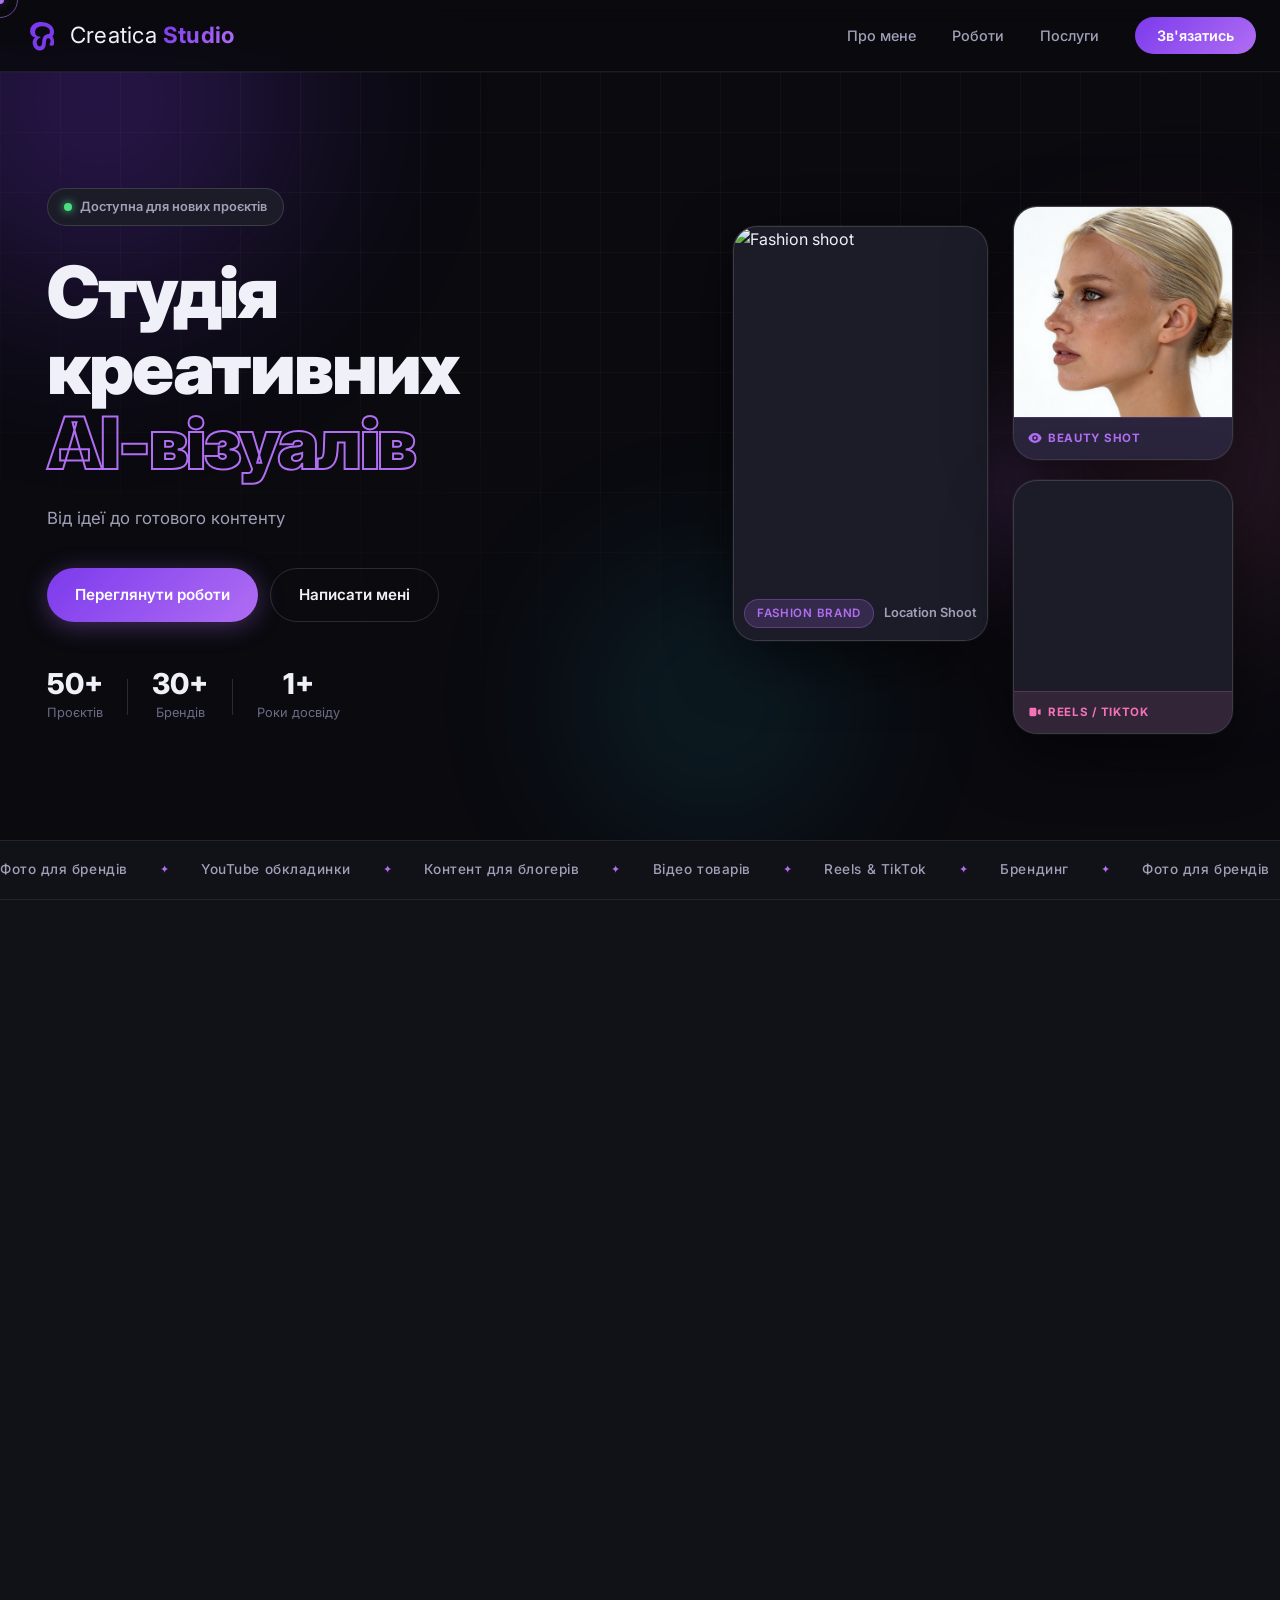
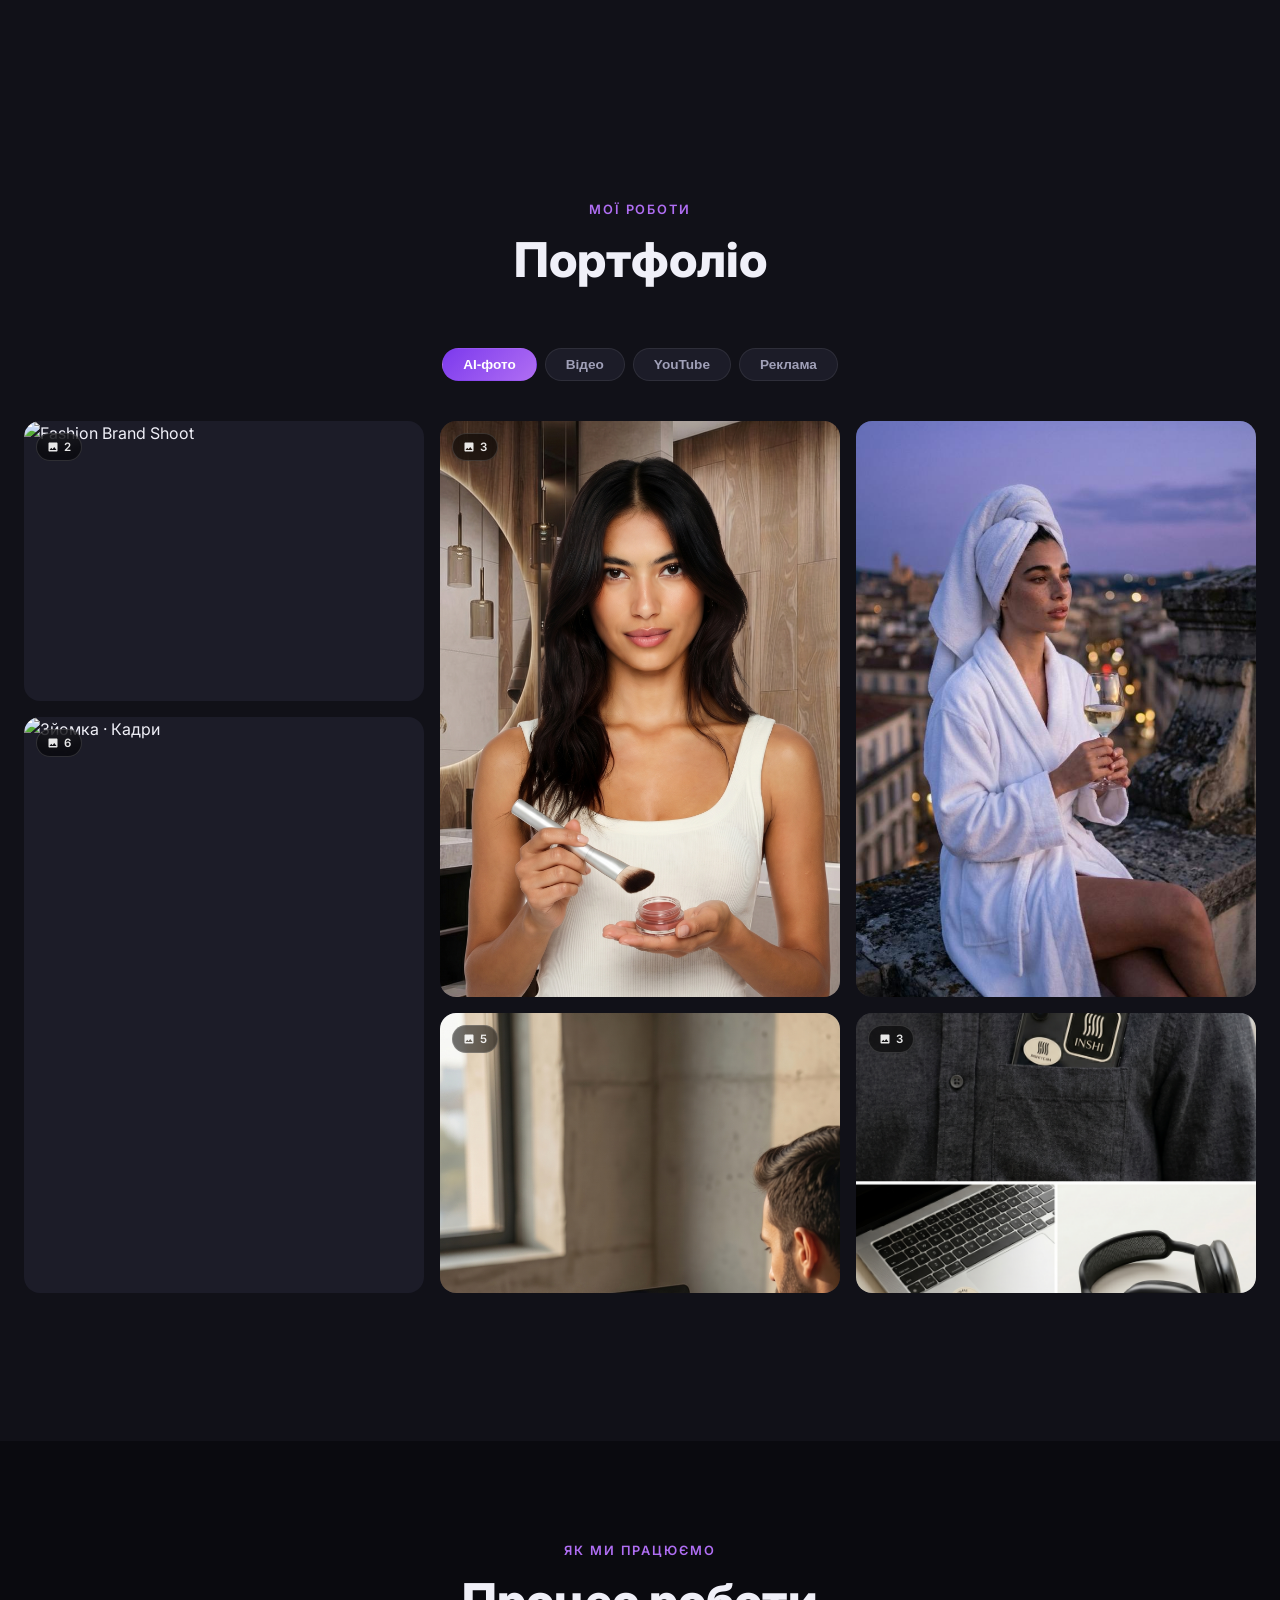
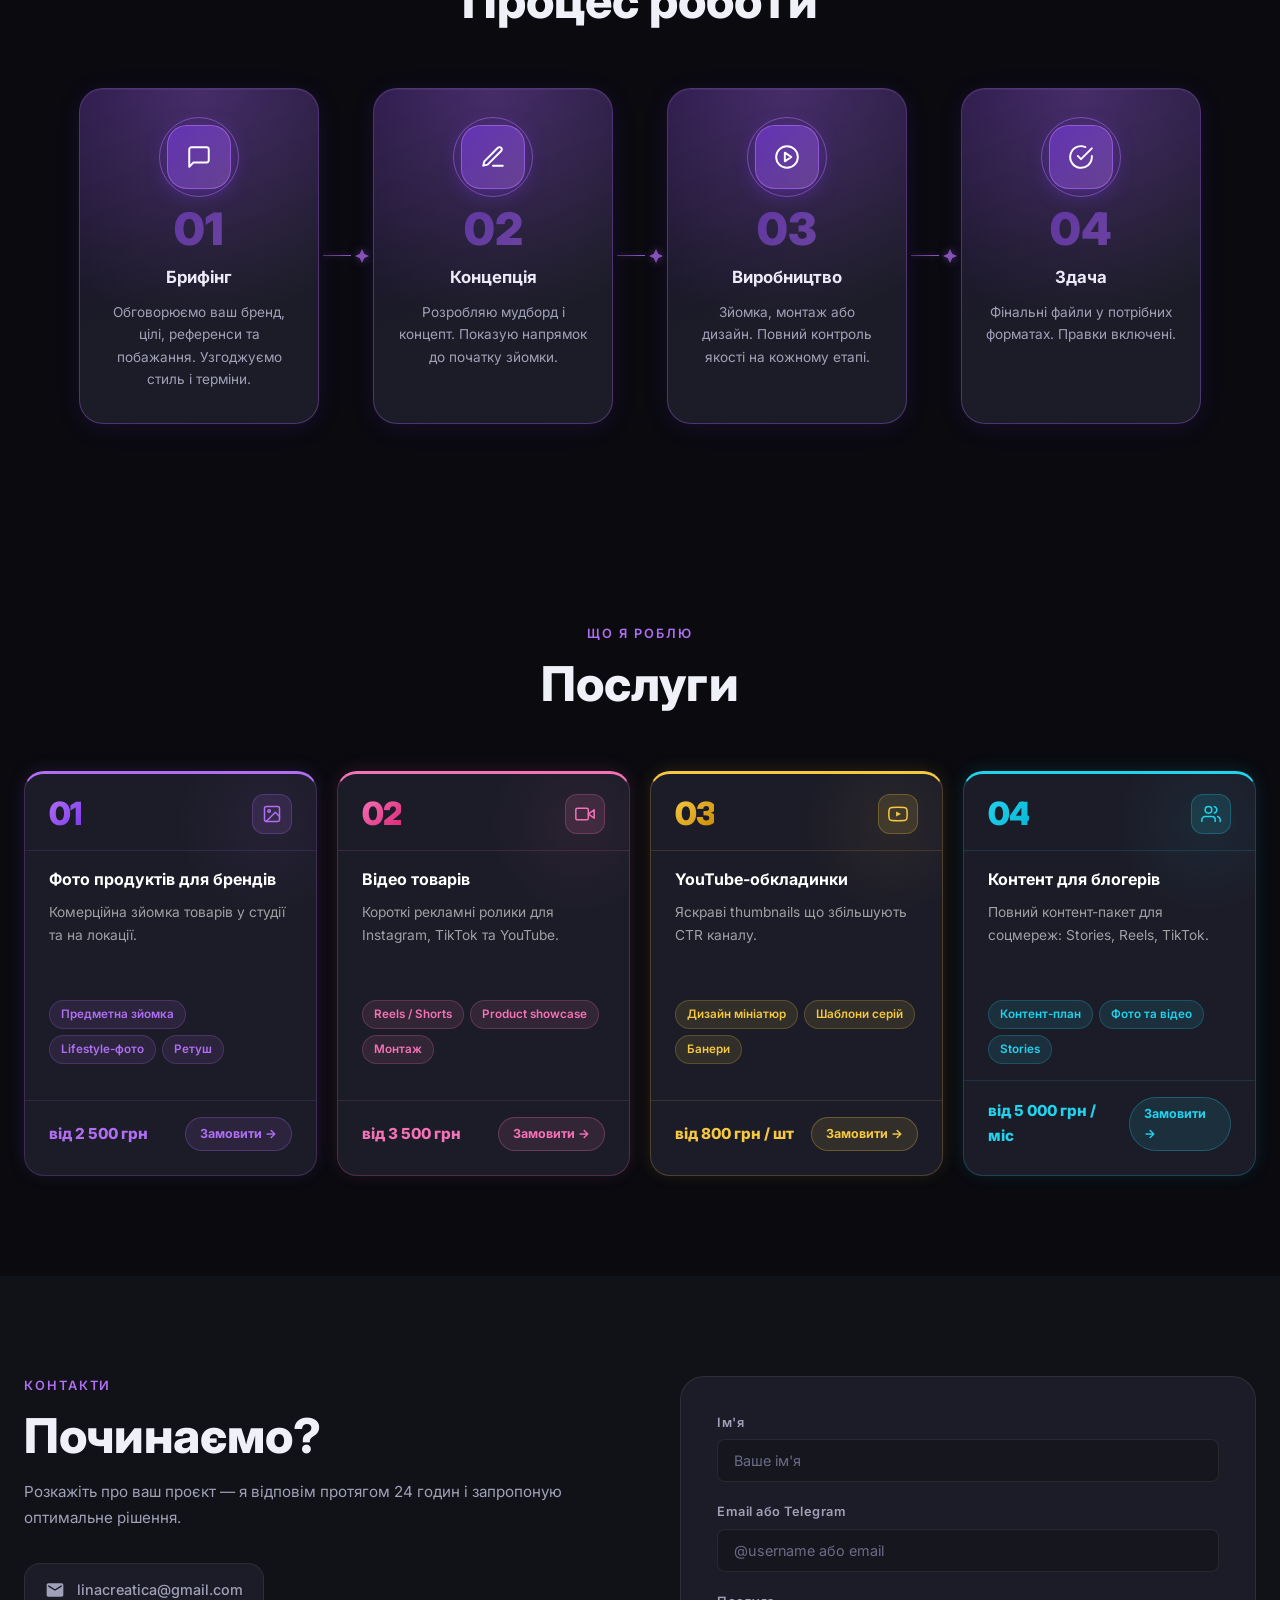
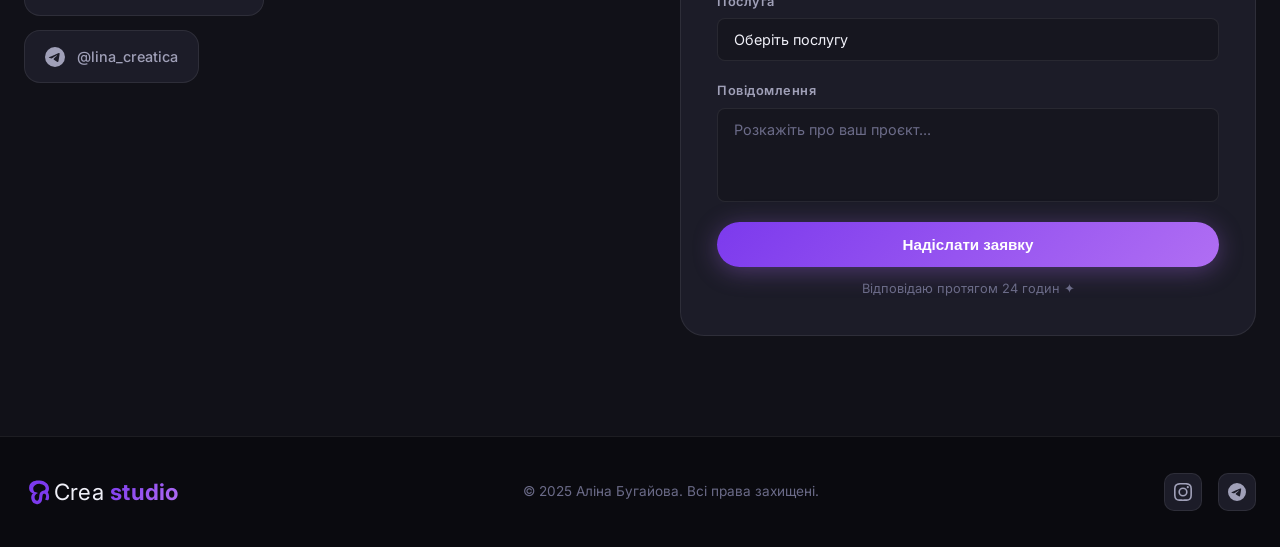
==== commit fb0552c3: "Mobile & performance optimization - Hide custom cursor on touch/mobile devices (pointer: coarse) - A" ====
--- a/index.html
+++ b/index.html
@@ -16,7 +16,7 @@
     <div class="nav__inner">
       <a href="#hero" class="nav__logo">
         <img src="img/logo.svg" alt="Crea Studio" class="nav__logo-img" />
-        <span class="nav__logo-text">Crea <strong>studio</strong></span>
+        <span class="nav__logo-text">Creatica <strong>Studio</strong></span>
       </a>
       <ul class="nav__links">
         <li><a href="#about">Про мене</a></li>
--- a/style.css
+++ b/style.css
@@ -235,7 +235,7 @@
   display: block;
 }
 .nav__logo-text {
-  font-size: 1.2rem;
+  font-size: 1.4rem;
   font-weight: 400;
   color: var(--text);
   letter-spacing: .01em;
@@ -1730,6 +1730,27 @@
 }
 
 /* ============================
+   TOUCH DEVICES — прибираємо курсор
+============================ */
+@media (pointer: coarse) {
+  * { cursor: auto !important; }
+  .cursor-dot, .cursor-ring { display: none !important; }
+}
+
+/* ============================
+   REDUCED MOTION — мінімум анімацій
+============================ */
+@media (prefers-reduced-motion: reduce) {
+  *, *::before, *::after {
+    animation-duration: .01ms !important;
+    animation-iteration-count: 1 !important;
+    transition-duration: .01ms !important;
+    scroll-behavior: auto !important;
+  }
+  .marquee__track { animation: none; }
+}
+
+/* ============================
    RESPONSIVE
 ============================ */
 @media (max-width: 1024px) {
@@ -1748,6 +1769,7 @@
   .about__skills { justify-content: center; }
   .about__chip { display: none; }
   .about__photo-badge { right: 0; }
+  .about__photo-wrap { max-width: 340px; margin: 0 auto; }
 
   .contact__inner { grid-template-columns: 1fr; gap: 40px; }
 
@@ -1762,42 +1784,92 @@
 @media (max-width: 768px) {
   .nav__links { display: none; }
   .nav__burger { display: flex; }
+  .nav__logo-text { font-size: 1.1rem; }
+  .nav__logo-img { height: 30px; }
 
   .section-title { font-size: clamp(1.7rem, 5vw, 2.5rem); }
 
-  .services__grid { grid-template-columns: 1fr; }
+  .hero__inner { padding-top: calc(var(--nav-h) + 36px); gap: 28px; }
+  .hero__badge { font-size: .73rem; padding: 6px 14px; }
+  .hero__sub { font-size: .95rem; }
+
+  .about__photo-wrap { max-width: 260px; }
+  .about__lead { font-size: .95rem; }
+
+  .sv10-grid { grid-template-columns: 1fr; }
+  .sv10-card { padding-bottom: 20px; }
 
   .works__grid {
     grid-template-columns: repeat(2, minmax(0, 420px));
-    grid-auto-rows: 220px;
+    grid-auto-rows: 200px;
   }
   .pcard--wide { grid-column: 1 / -1; }
-  .lightbox__footer { padding: 12px 60px 18px; }
+
+  .lightbox__stage { max-width: calc(100vw - 96px); max-height: calc(100vh - 210px); }
+  .lightbox__footer { padding: 12px 56px 16px; }
   .lightbox__nav--prev { left: 8px; }
   .lightbox__nav--next { right: 8px; }
 
   .process__steps { flex-direction: column; align-items: center; }
   .process__connector { transform: rotate(90deg); }
-  .process__step { max-width: 100%; width: 100%; }
+  .process__step { max-width: 100%; width: 100%; padding: 24px 20px; }
 
   .testimonials__grid { grid-template-columns: 1fr; }
-
-  .footer__inner { flex-direction: column; align-items: center; text-align: center; }
+  .testi-card { padding: 20px; }
+
+  .footer__inner { flex-direction: column; align-items: center; text-align: center; gap: 16px; }
+
+  /* iOS: запобігаємо авто-zoom на < 16px */
+  input, textarea, select { font-size: 16px !important; }
 }
 
 @media (max-width: 480px) {
-  .works__grid { grid-template-columns: 1fr; grid-auto-rows: 260px; }
+  .nav__logo-text { font-size: .95rem; }
+  .nav__logo-img { height: 26px; }
+
+  .section-header { margin-bottom: 32px; }
+  .section-title { font-size: clamp(1.5rem, 6vw, 2rem); }
+
+  .hero { padding-bottom: 32px; }
+  .hero__inner { padding-top: calc(var(--nav-h) + 20px); }
+  .hero__stats { flex-direction: column; gap: 12px; }
+  .hero__divider { display: none; }
+  .hero__actions { flex-direction: column; align-items: center; gap: 10px; }
+  .hero__actions .btn { width: 100%; max-width: 300px; justify-content: center; }
+
+  .about { padding: 60px 0; }
+  .about__photo-wrap { max-width: 200px; }
+  .about__skills { gap: 8px; }
+  .about__skills .skill-tag { font-size: .78rem; padding: 6px 12px; }
+
+  .works { padding: 60px 0; }
+  .works__grid { grid-template-columns: 1fr; grid-auto-rows: 240px; }
   .pcard--wide { grid-column: span 1; }
-  .lightbox__stage { max-width: calc(100vw - 20px); }
-  .lightbox__footer { padding: 10px 16px 16px; }
-  .lightbox__nav { width: 40px; height: 40px; }
-  .lightbox__nav--prev { left: 6px; }
-  .lightbox__nav--next { right: 6px; }
-
-  .hero__stats { flex-direction: column; gap: 16px; }
-  .hero__divider { display: none; }
-
-  .contact__form { padding: 24px; }
+  .show-more-btn { padding: 12px 28px; font-size: .85rem; }
+
+  .services { padding: 60px 0; }
+  .sv10-card { border-radius: 14px; padding-bottom: 16px; }
+
+  .process { padding: 60px 0; }
+  .process__step { padding: 18px 14px; }
+
+  .testimonials { padding: 60px 0; }
+  .testi-card { padding: 18px; font-size: .88rem; }
+
+  .contact { padding: 60px 0; }
+  .contact__form { padding: 20px; }
+  .contact__text p { font-size: .9rem; }
+
+  .lightbox__stage { max-width: 100vw; max-height: calc(100vh - 150px); }
+  .lightbox__footer { padding: 8px 12px 14px; }
+  .lightbox__info { padding: 0; }
+  .lightbox__nav { width: 36px; height: 36px; }
+  .lightbox__nav--prev { left: 4px; }
+  .lightbox__nav--next { right: 4px; }
+  .lb-thumb { width: 44px; height: 44px; border-radius: 6px; }
+
+  .footer { padding: 28px 0; }
+  .footer__copy { font-size: .78rem; }
 }
 
 /* ============================
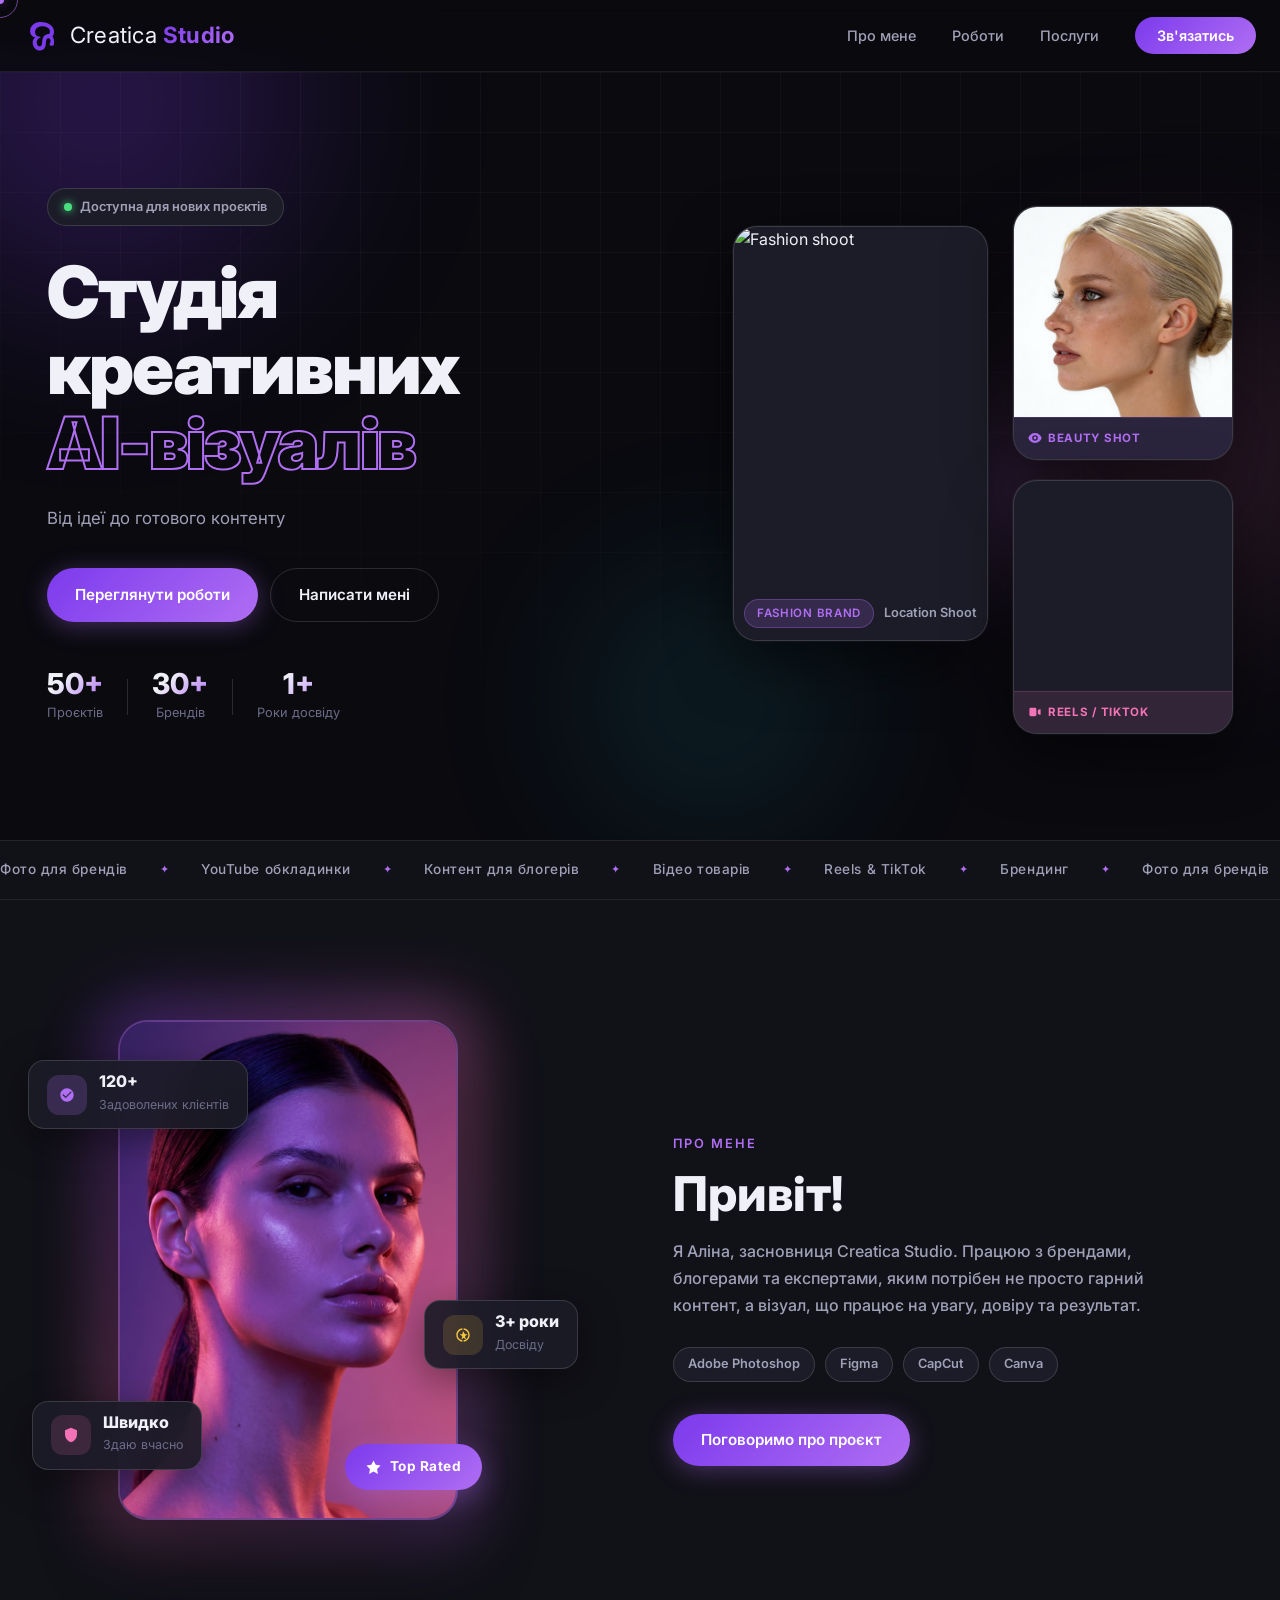
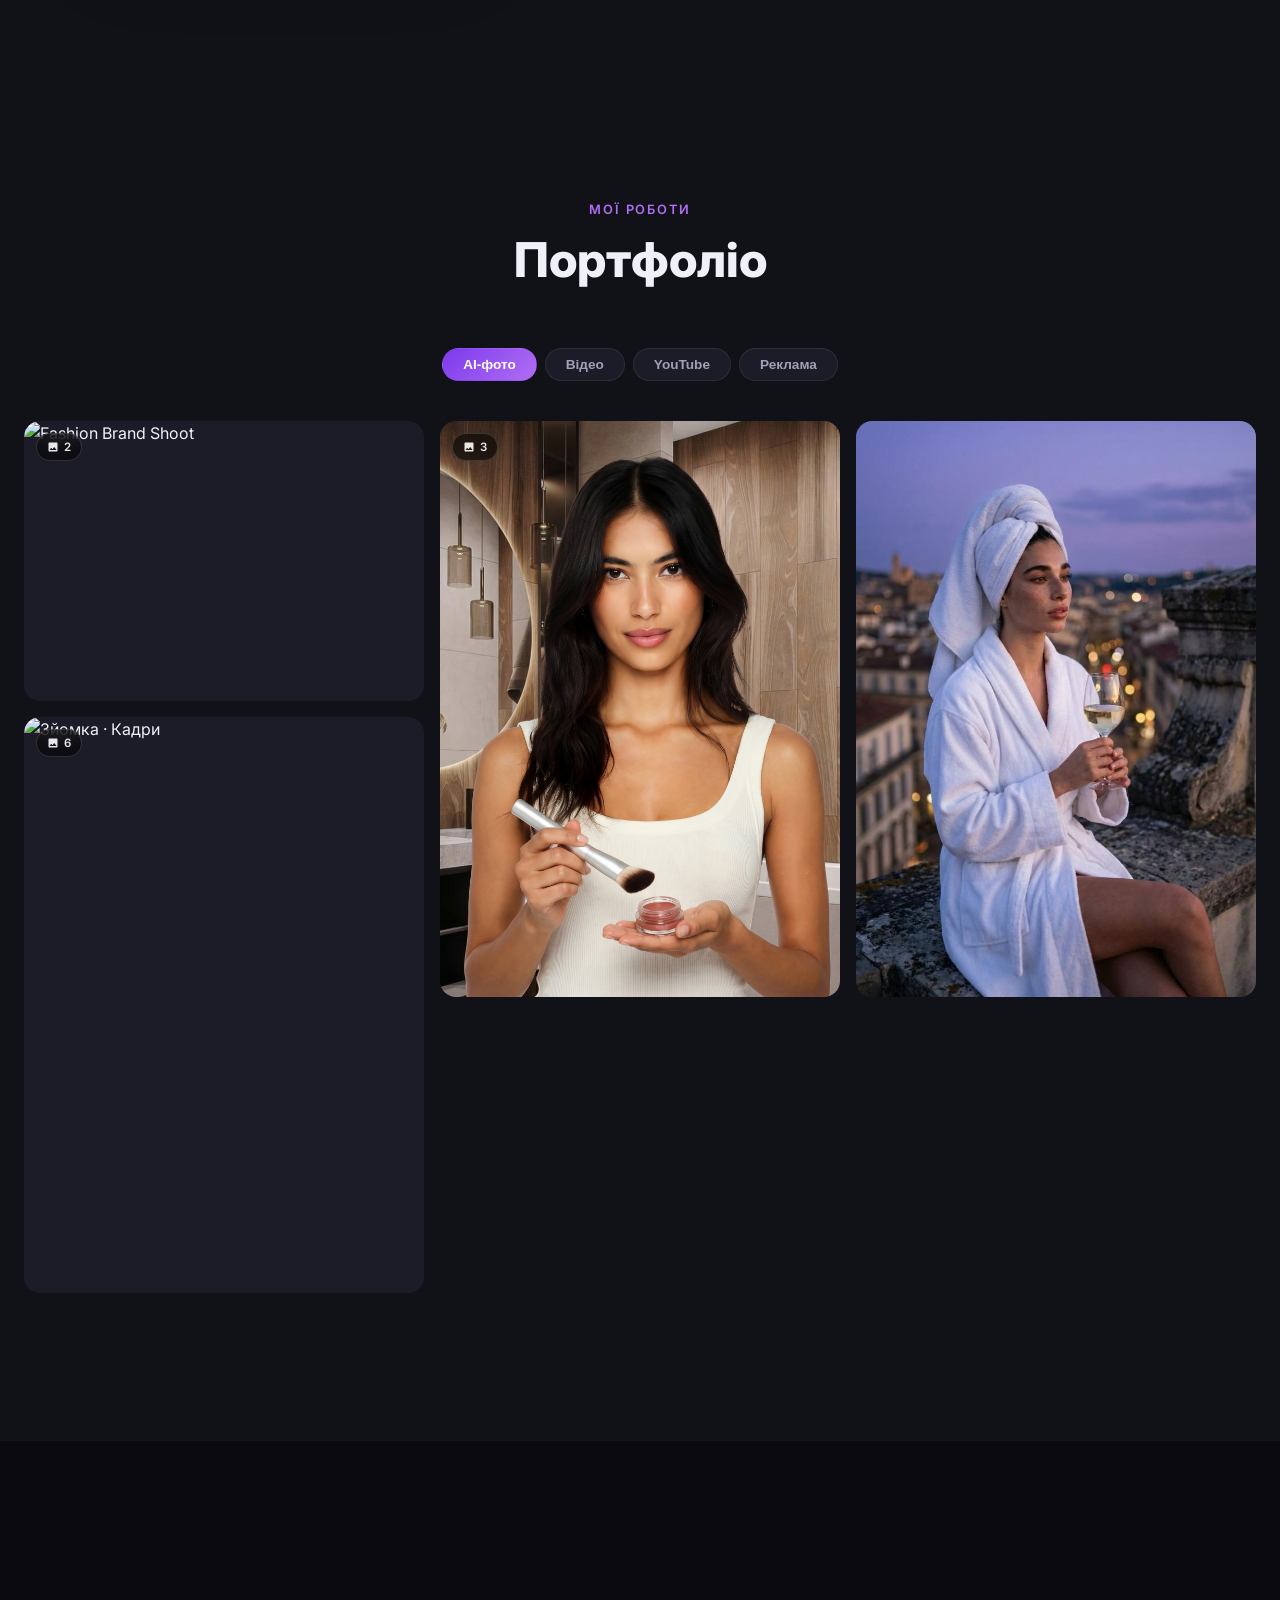
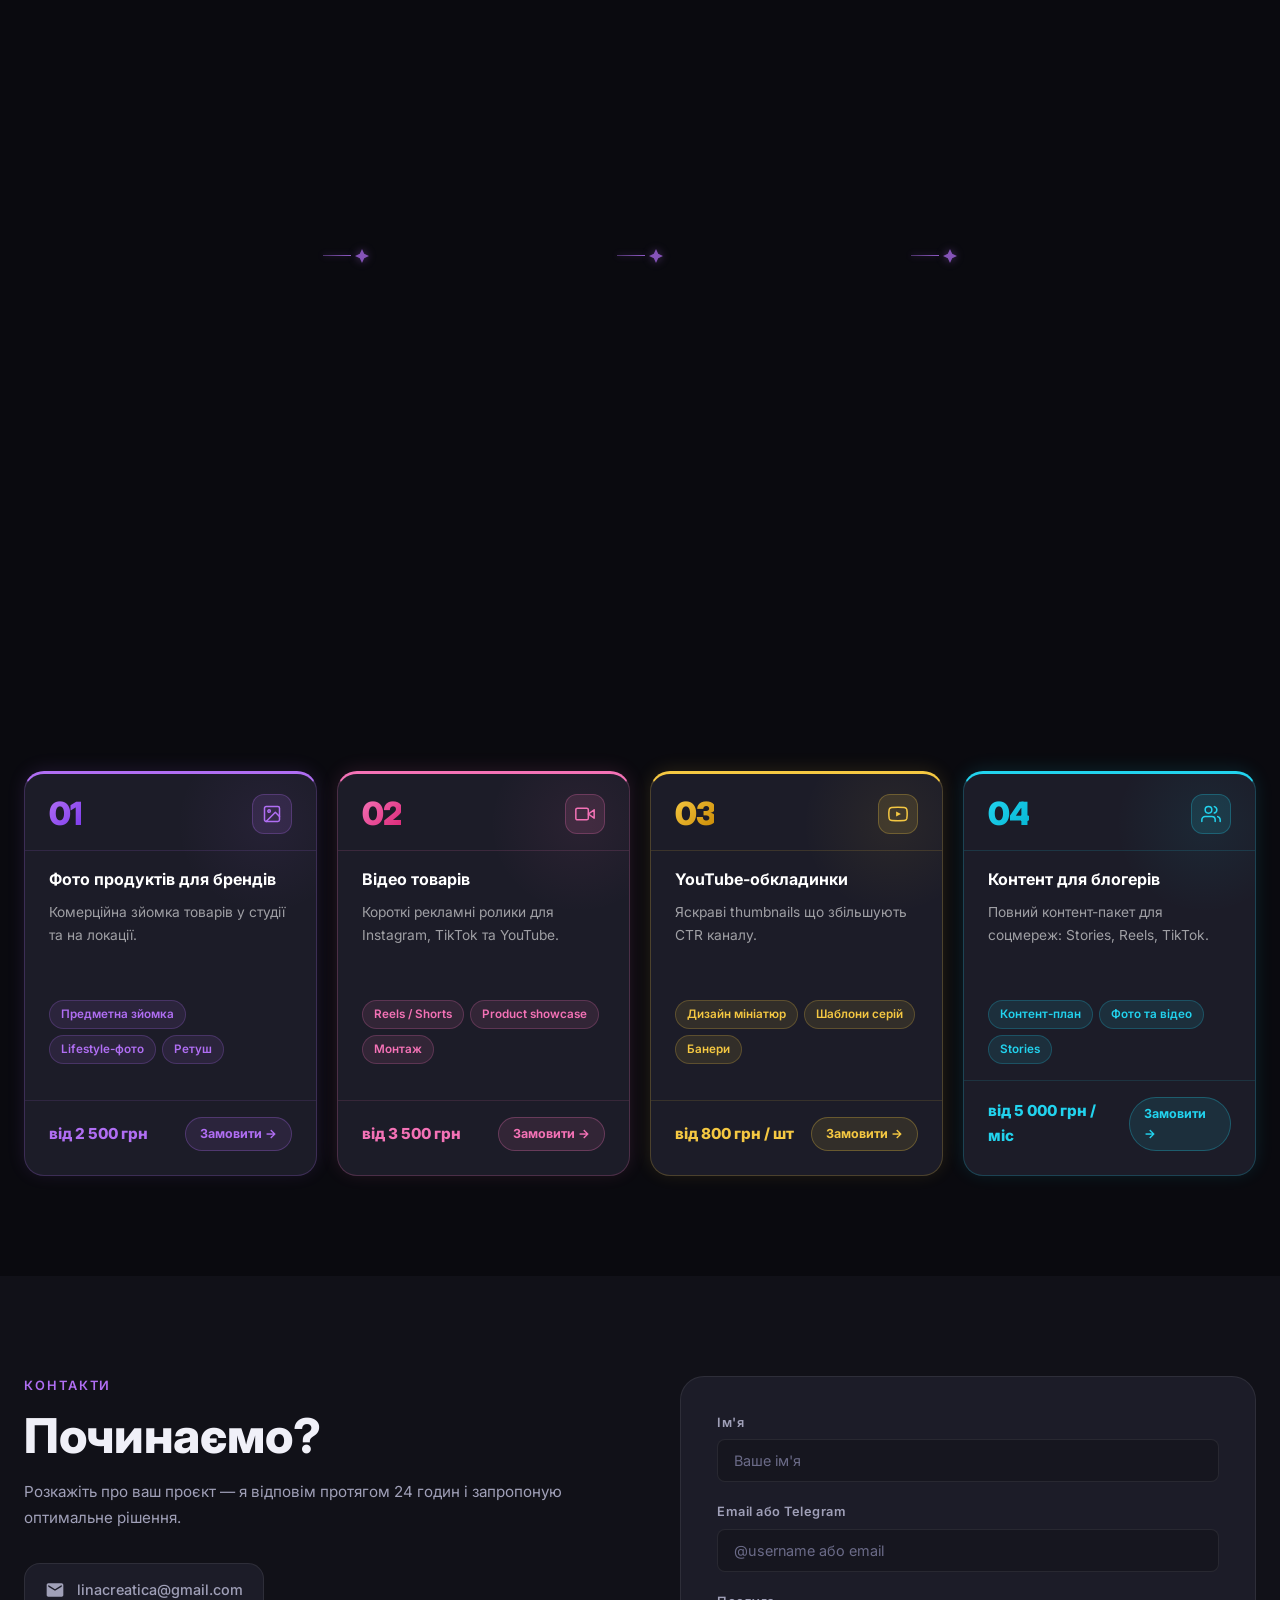
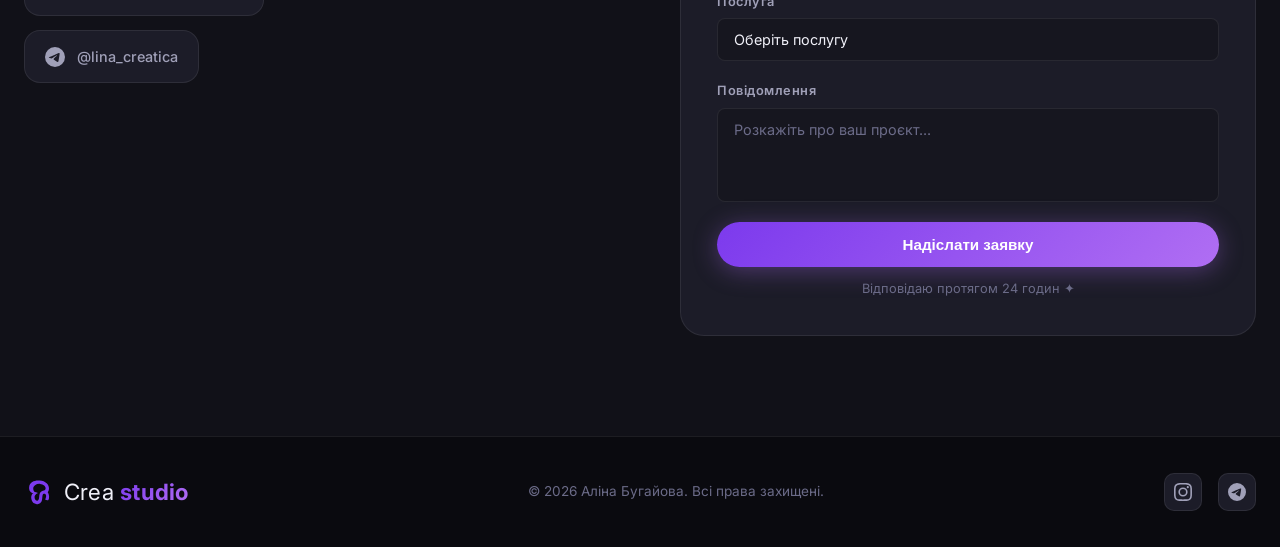
==== commit b60d51da: "Polish: scroll-to-top, nav spy, stat counters, visual improvements - Scroll-to-top button (fixed bot" ====
--- a/index.html
+++ b/index.html
@@ -421,7 +421,7 @@
           <img src="img/logo.svg" alt="Crea Studio" class="footer__logo-img" />
           <span class="nav__logo-text">Crea <strong>studio</strong></span>
         </a>
-        <p class="footer__copy">© 2025 Аліна Бугайова. Всі права захищені.</p>
+        <p class="footer__copy">© <span id="footerYear">2025</span> Аліна Бугайова. Всі права захищені.</p>
         <div class="footer__socials">
           <a href="https://instagram.com" target="_blank" rel="noopener" aria-label="Instagram">
             <svg viewBox="0 0 24 24" fill="currentColor"><path d="M12 2.163c3.204 0 3.584.012 4.85.07 3.252.148 4.771 1.691 4.919 4.919.058 1.265.069 1.645.069 4.849 0 3.205-.012 3.584-.069 4.849-.149 3.225-1.664 4.771-4.919 4.919-1.266.058-1.644.07-4.85.07-3.204 0-3.584-.012-4.849-.07-3.26-.149-4.771-1.699-4.919-4.92-.058-1.265-.07-1.644-.07-4.849 0-3.204.013-3.583.07-4.849.149-3.227 1.664-4.771 4.919-4.919 1.266-.057 1.645-.069 4.849-.069zM12 0C8.741 0 8.333.014 7.053.072 2.695.272.273 2.69.073 7.052.014 8.333 0 8.741 0 12c0 3.259.014 3.668.072 4.948.2 4.358 2.618 6.78 6.98 6.98C8.333 23.986 8.741 24 12 24c3.259 0 3.668-.014 4.948-.072 4.354-.2 6.782-2.618 6.979-6.98.059-1.28.073-1.689.073-4.948 0-3.259-.014-3.667-.072-4.947-.196-4.354-2.617-6.78-6.979-6.98C15.668.014 15.259 0 12 0zm0 5.838a6.162 6.162 0 100 12.324 6.162 6.162 0 000-12.324zM12 16a4 4 0 110-8 4 4 0 010 8zm6.406-11.845a1.44 1.44 0 100 2.881 1.44 1.44 0 000-2.881z"/></svg>
@@ -434,6 +434,10 @@
     </div>
   </footer>
 
+  <button class="scroll-top" id="scrollTopBtn" aria-label="Вгору">
+    <svg viewBox="0 0 24 24" fill="none" stroke="currentColor" stroke-width="2.5" stroke-linecap="round" stroke-linejoin="round"><polyline points="18 15 12 9 6 15"/></svg>
+  </button>
+
   <script src="main.js"></script>
 </body>
 </html>
--- a/style.css
+++ b/style.css
@@ -259,8 +259,22 @@
   font-weight: 500;
   color: var(--text2);
   transition: color .2s;
+  position: relative;
+}
+.nav__links a::after {
+  content: '';
+  position: absolute;
+  bottom: -4px; left: 0; right: 0;
+  height: 2px;
+  background: linear-gradient(90deg, var(--accent2), var(--accent));
+  border-radius: 2px;
+  transform: scaleX(0);
+  transition: transform .25s;
 }
 .nav__links a:hover { color: var(--text); }
+.nav__links a:hover::after,
+.nav__links a.nav-active::after { transform: scaleX(1); }
+.nav__links a.nav-active { color: var(--text); }
 
 .nav__cta {
   background: linear-gradient(135deg, var(--accent2), var(--accent));
@@ -466,8 +480,11 @@
   display: block;
   font-size: 1.8rem;
   font-weight: 800;
-  color: var(--text);
   line-height: 1;
+  background: linear-gradient(135deg, var(--text) 30%, var(--accent));
+  -webkit-background-clip: text;
+  -webkit-text-fill-color: transparent;
+  background-clip: text;
 }
 .hero__stat span {
   font-size: .8rem;
@@ -1217,6 +1234,7 @@
   border: 1px solid rgba(176,110,243,.35);
   border-radius: var(--radius-lg);
   position: relative;
+  transition: transform .3s ease, border-color .3s, box-shadow .3s;
   overflow: hidden;
   transition: border-color .35s, transform .35s, box-shadow .35s;
   box-shadow: 0 4px 24px rgba(124,58,237,.12), inset 0 1px 0 rgba(255,255,255,.06);
@@ -1320,6 +1338,7 @@
 .about {
   padding: 120px 0;
   background: var(--bg2);
+  overflow-x: hidden;
 }
 
 .about__inner {
@@ -1341,6 +1360,7 @@
 .about__photo-wrap {
   position: relative;
   width: 340px;
+  max-width: 100%;
   margin: 0 auto;
 }
 
@@ -1360,8 +1380,8 @@
 }
 
 .about__photo {
-  width: 340px;
-  height: 500px;
+  width: 100%;
+  aspect-ratio: 340 / 500;
   border-radius: 30px;
   overflow: hidden;
   position: relative;
@@ -1371,7 +1391,8 @@
 }
 
 .about__photo-real {
-  width: 100%; height: 100%;
+  width: 100%;
+  height: 100%;
   object-fit: cover;
   object-position: center top;
   display: block;
@@ -1517,9 +1538,25 @@
   border: 1px solid var(--border);
   border-radius: var(--radius-lg);
   padding: 32px;
-  transition: border-color .3s, transform .3s;
-}
-.testi-card:hover { border-color: var(--border2); transform: translateY(-4px); }
+  position: relative;
+  overflow: hidden;
+  transition: border-color .3s, transform .3s, box-shadow .3s;
+}
+.testi-card::before {
+  content: '"';
+  position: absolute;
+  top: 12px; right: 20px;
+  font-size: 6rem; line-height: 1;
+  color: rgba(176,110,243,.08);
+  font-family: Georgia, serif;
+  pointer-events: none;
+  user-select: none;
+}
+.testi-card:hover {
+  border-color: rgba(176,110,243,.3);
+  transform: translateY(-4px);
+  box-shadow: 0 16px 48px rgba(0,0,0,.3);
+}
 
 .testi-card--accent {
   background: linear-gradient(135deg, rgba(124,58,237,.12), rgba(176,110,243,.06));
@@ -1540,8 +1577,8 @@
   margin-bottom: 24px;
   font-style: italic;
 }
-.testi-card p::before { content: '"'; }
-.testi-card p::after  { content: '"'; }
+.testi-card p::before { content: '"'; color: var(--accent); font-style: normal; }
+.testi-card p::after  { content: '"'; color: var(--accent); font-style: normal; }
 
 .testi-card__author {
   display: flex;
@@ -1647,6 +1684,7 @@
 .form-group select:focus,
 .form-group textarea:focus {
   border-color: var(--accent);
+  box-shadow: 0 0 0 3px rgba(176,110,243,.1);
 }
 .form-group input::placeholder,
 .form-group textarea::placeholder { color: var(--text3); }
@@ -1680,6 +1718,7 @@
 .footer__logo {
   display: flex;
   align-items: center;
+  gap: 10px;
 }
 .footer__logo-img {
   height: 30px;
@@ -1728,6 +1767,28 @@
   margin: 0 auto 20px;
   color: #4ade80;
 }
+
+/* ============================
+   SCROLL TO TOP
+============================ */
+.scroll-top {
+  position: fixed;
+  bottom: 28px; right: 28px;
+  z-index: 500;
+  width: 46px; height: 46px;
+  border-radius: 50%;
+  background: linear-gradient(135deg, var(--accent2), var(--accent));
+  border: none; color: #fff;
+  cursor: pointer;
+  display: flex; align-items: center; justify-content: center;
+  box-shadow: 0 4px 20px var(--accent-glow);
+  opacity: 0; pointer-events: none;
+  transform: translateY(16px);
+  transition: opacity .3s, transform .3s, box-shadow .2s;
+}
+.scroll-top.visible { opacity: 1; pointer-events: all; transform: translateY(0); }
+.scroll-top:hover   { transform: translateY(-3px); box-shadow: 0 8px 32px var(--accent-glow); }
+.scroll-top svg     { width: 20px; height: 20px; }
 
 /* ============================
    TOUCH DEVICES — прибираємо курсор
@@ -1838,7 +1899,7 @@
   .hero__actions .btn { width: 100%; max-width: 300px; justify-content: center; }
 
   .about { padding: 60px 0; }
-  .about__photo-wrap { max-width: 200px; }
+  .about__photo-wrap { max-width: 100%; }
   .about__skills { gap: 8px; }
   .about__skills .skill-tag { font-size: .78rem; padding: 6px 12px; }
 
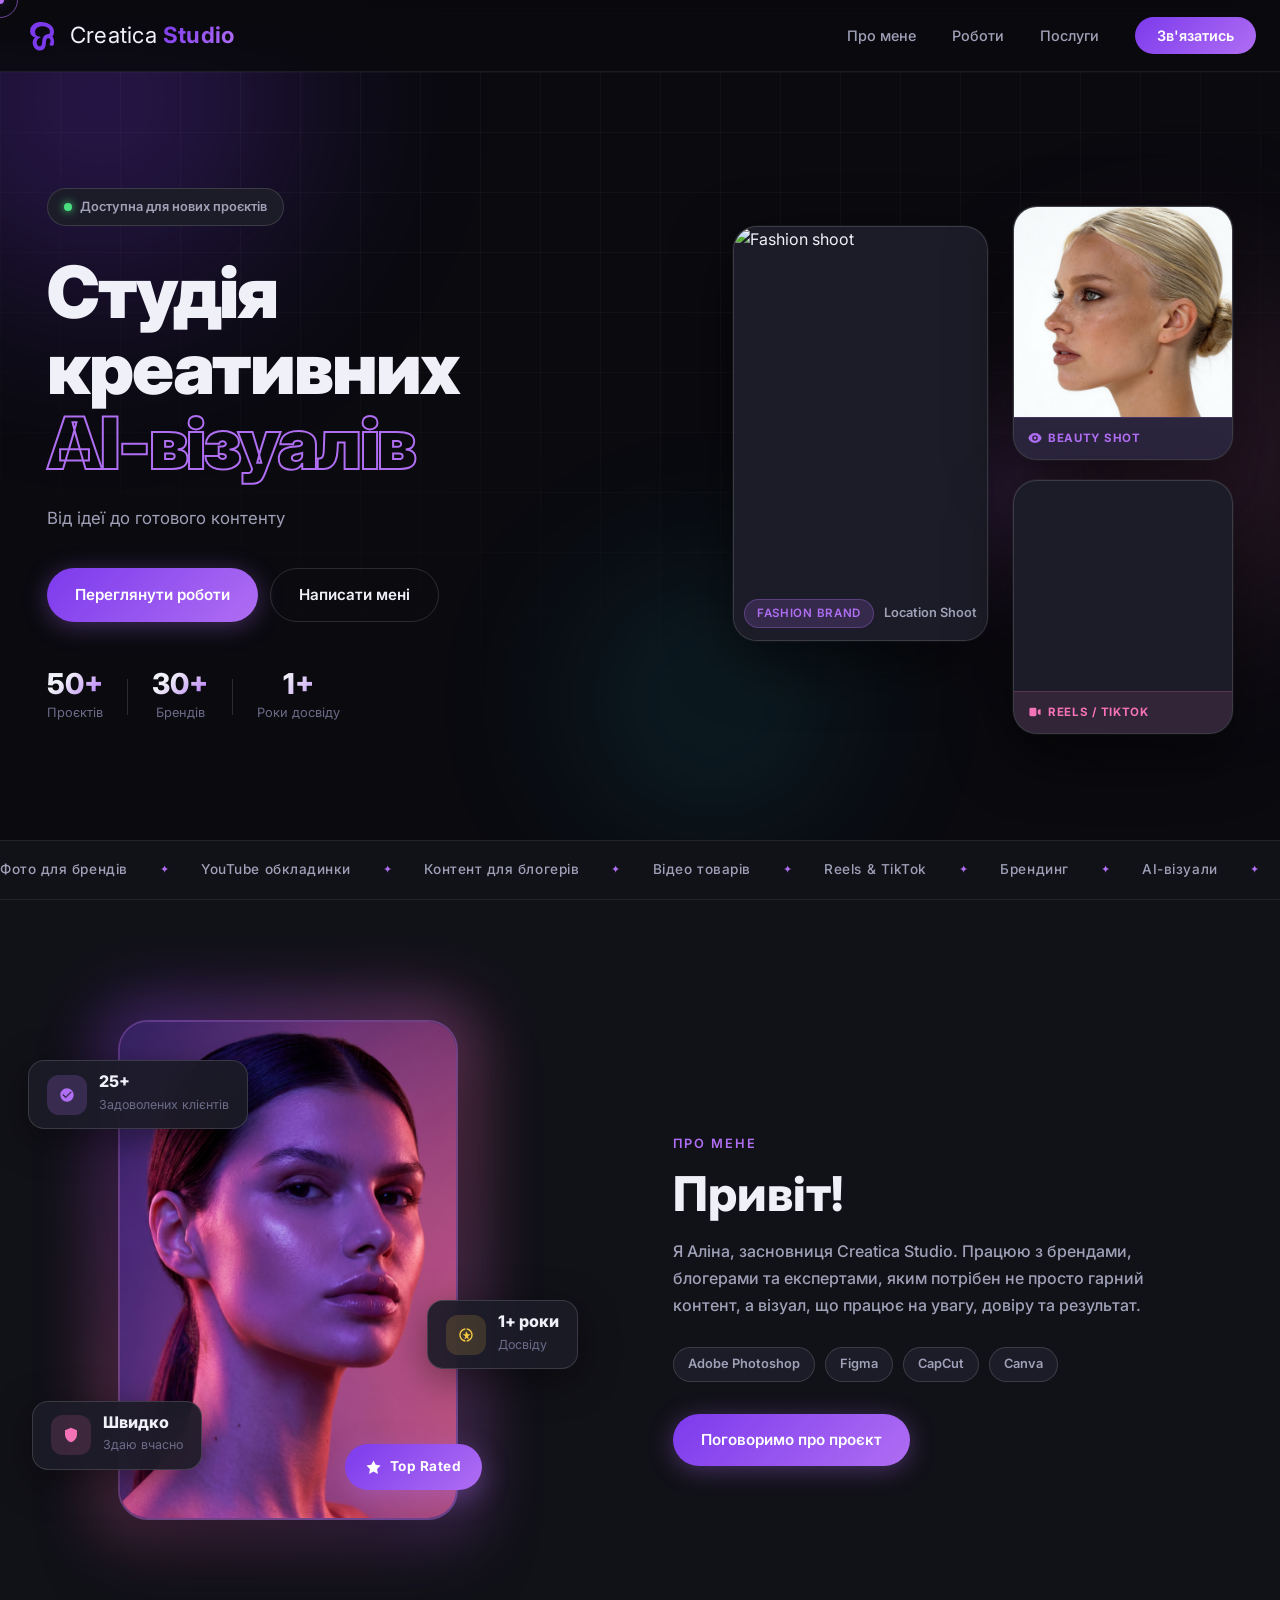
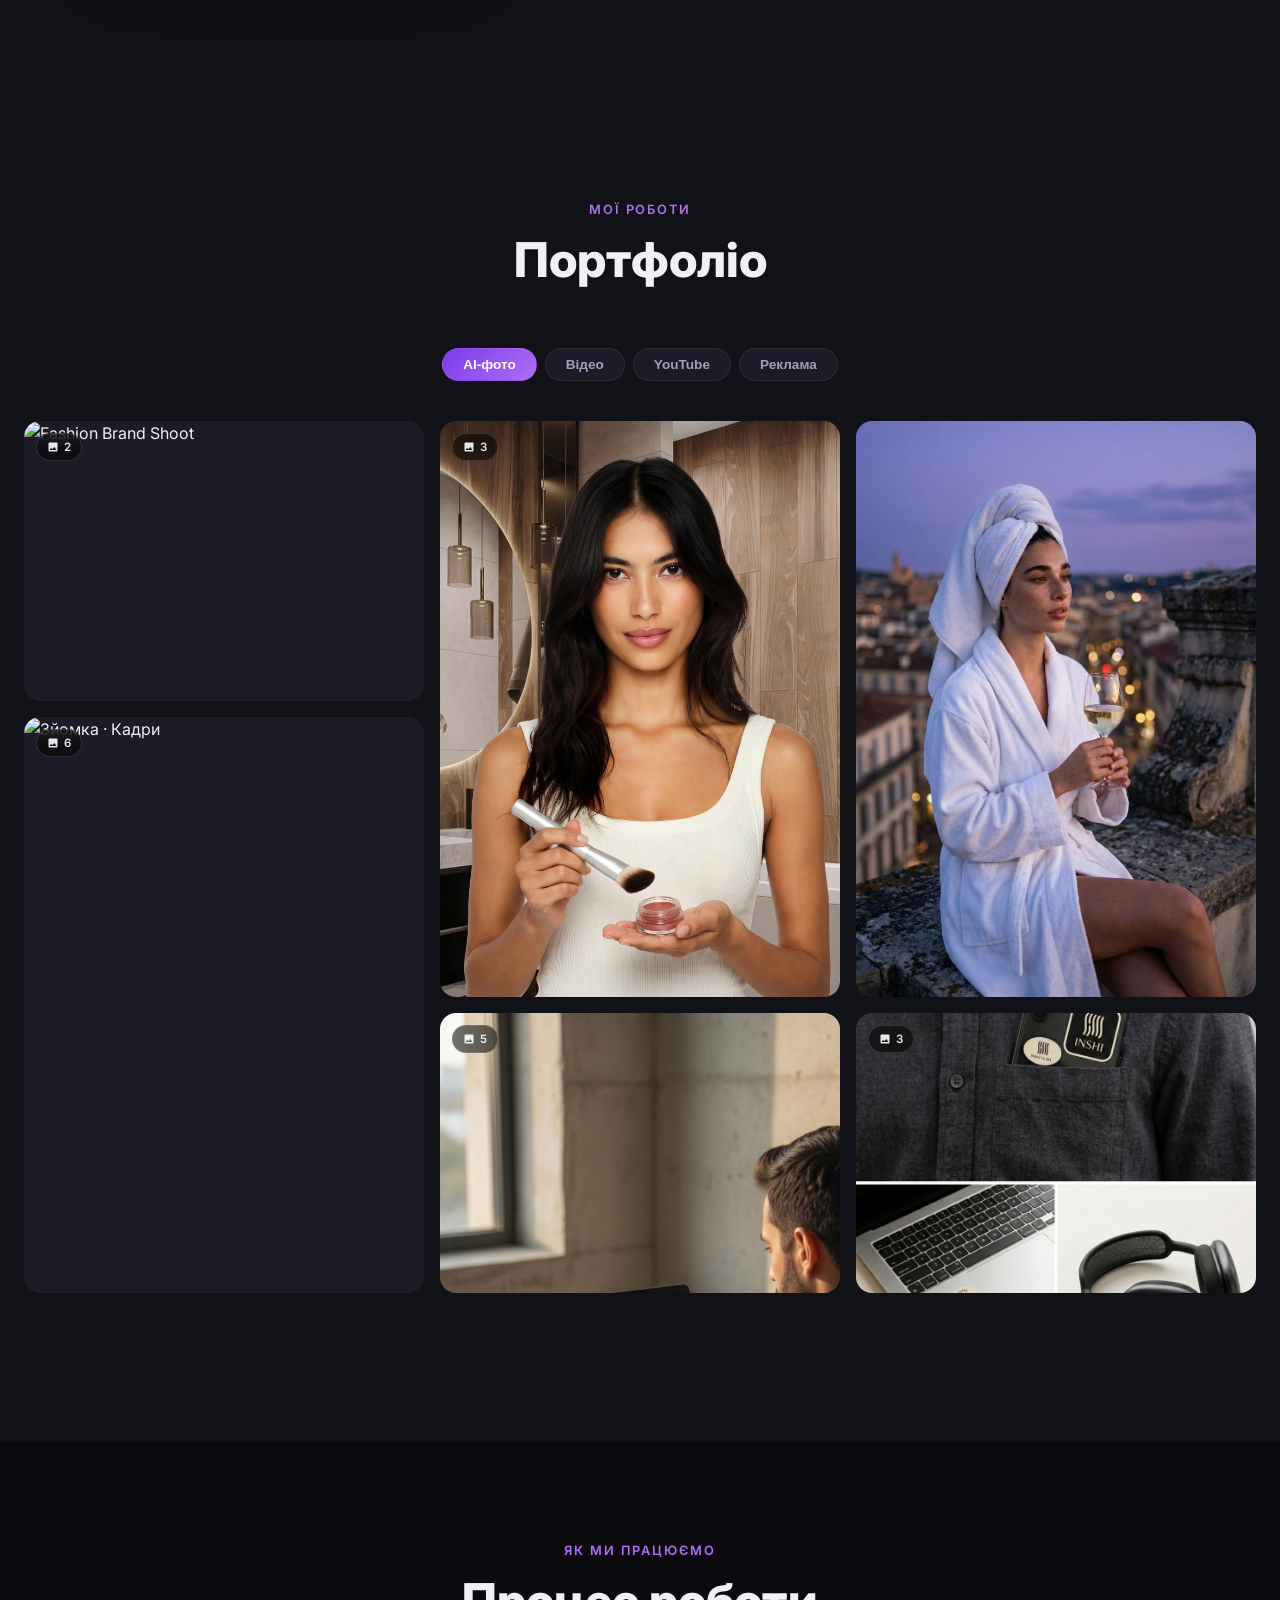
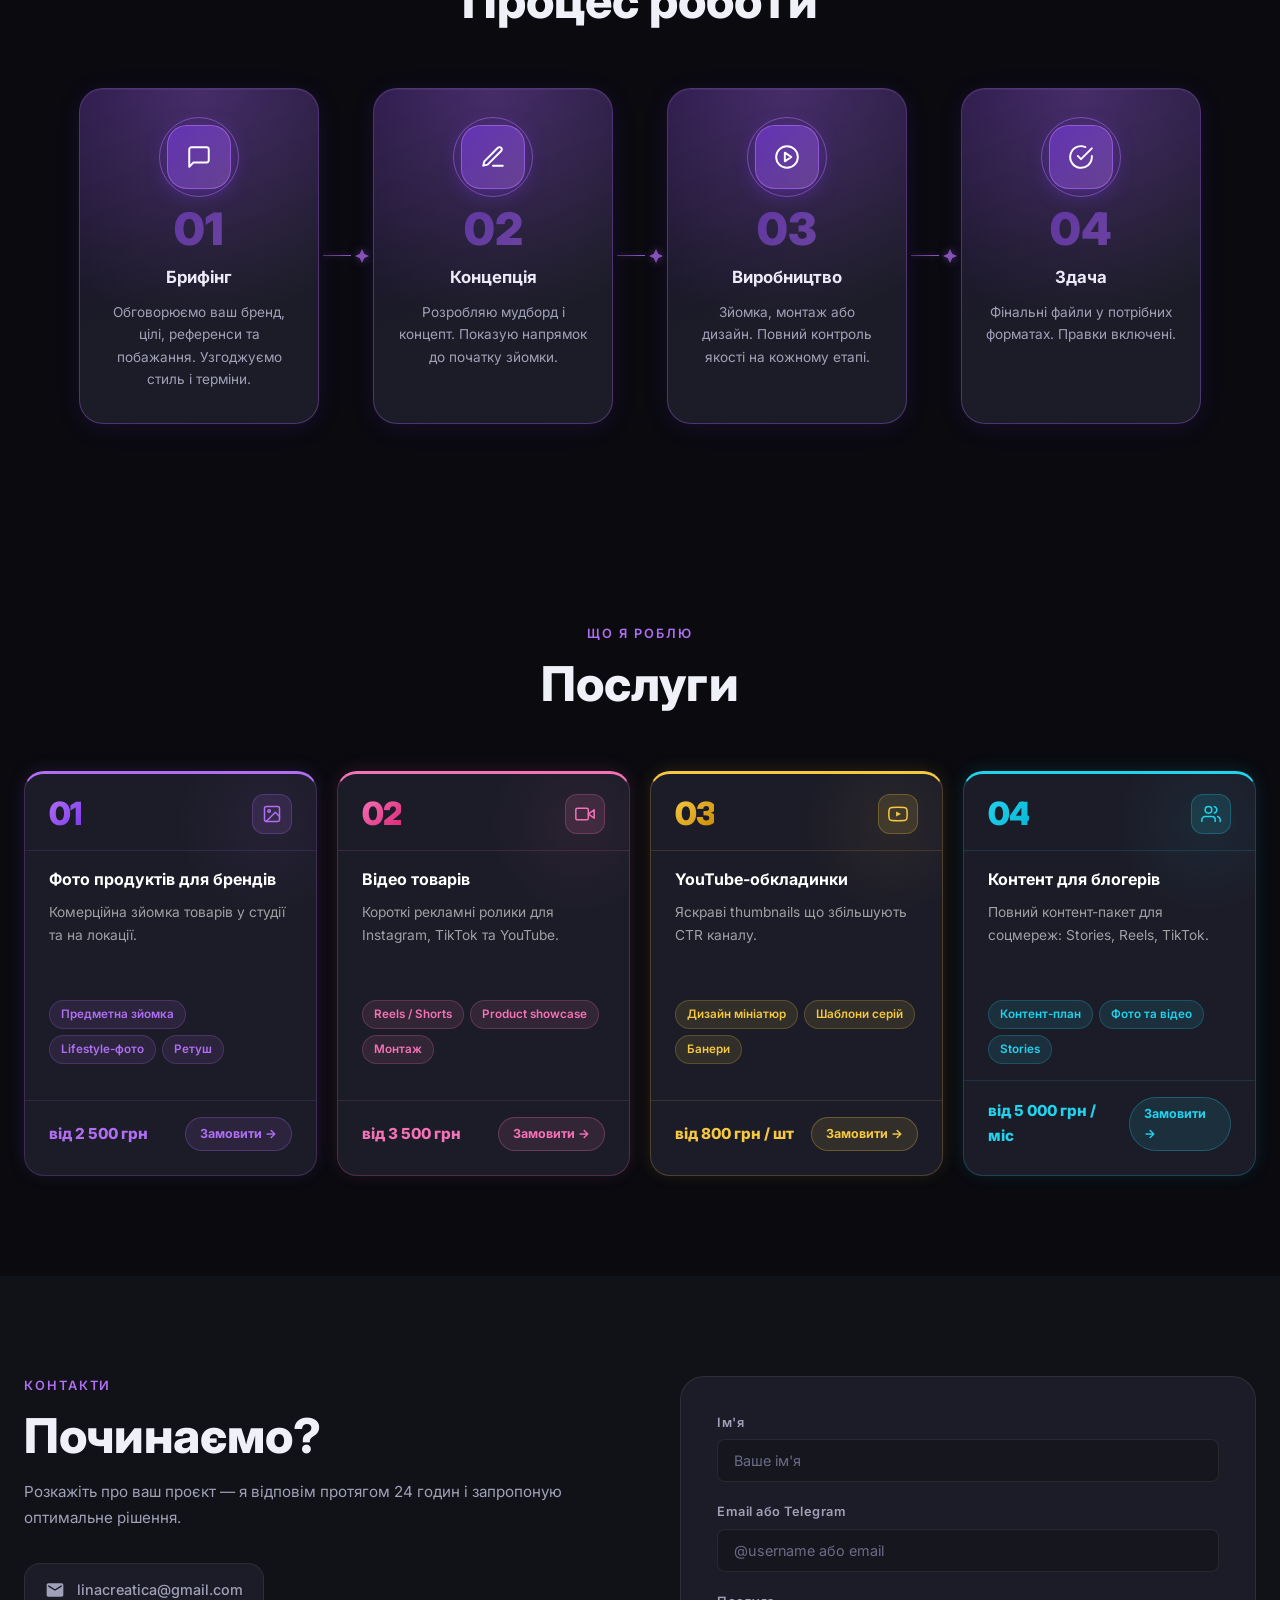
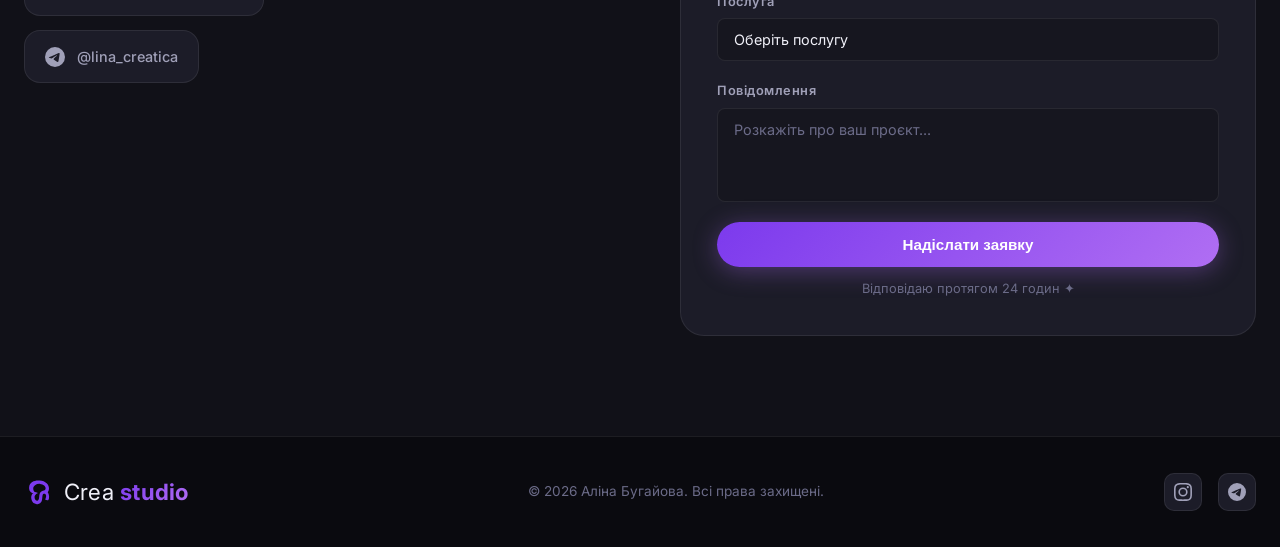
==== commit c0fed695: "Fix marquee: two groups + -50% for seamless loop" ====
--- a/index.html
+++ b/index.html
@@ -111,24 +111,26 @@
     <div class="hero__bottom">
       <div class="marquee">
         <div class="marquee__track">
-          <span>Фото для брендів</span><span class="marquee__dot">✦</span>
-          <span>YouTube обкладинки</span><span class="marquee__dot">✦</span>
-          <span>Контент для блогерів</span><span class="marquee__dot">✦</span>
-          <span>Відео товарів</span><span class="marquee__dot">✦</span>
-          <span>Reels & TikTok</span><span class="marquee__dot">✦</span>
-          <span>Брендинг</span><span class="marquee__dot">✦</span>
-          <span>Фото для брендів</span><span class="marquee__dot">✦</span>
-          <span>YouTube обкладинки</span><span class="marquee__dot">✦</span>
-          <span>Контент для блогерів</span><span class="marquee__dot">✦</span>
-          <span>Відео товарів</span><span class="marquee__dot">✦</span>
-          <span>Reels & TikTok</span><span class="marquee__dot">✦</span>
-          <span>Брендинг</span><span class="marquee__dot">✦</span>
-          <span>Фото для брендів</span><span class="marquee__dot">✦</span>
-          <span>YouTube обкладинки</span><span class="marquee__dot">✦</span>
-          <span>Контент для блогерів</span><span class="marquee__dot">✦</span>
-          <span>Відео товарів</span><span class="marquee__dot">✦</span>
-          <span>Reels & TikTok</span><span class="marquee__dot">✦</span>
-          <span>Брендинг</span><span class="marquee__dot">✦</span>
+          <div class="marquee__group">
+            <span>Фото для брендів</span><span class="marquee__dot">✦</span>
+            <span>YouTube обкладинки</span><span class="marquee__dot">✦</span>
+            <span>Контент для блогерів</span><span class="marquee__dot">✦</span>
+            <span>Відео товарів</span><span class="marquee__dot">✦</span>
+            <span>Reels & TikTok</span><span class="marquee__dot">✦</span>
+            <span>Брендинг</span><span class="marquee__dot">✦</span>
+            <span>AI-візуали</span><span class="marquee__dot">✦</span>
+            <span>Брендинг</span><span class="marquee__dot">✦</span>
+          </div>
+          <div class="marquee__group" aria-hidden="true">
+            <span>Фото для брендів</span><span class="marquee__dot">✦</span>
+            <span>YouTube обкладинки</span><span class="marquee__dot">✦</span>
+            <span>Контент для блогерів</span><span class="marquee__dot">✦</span>
+            <span>Відео товарів</span><span class="marquee__dot">✦</span>
+            <span>Reels & TikTok</span><span class="marquee__dot">✦</span>
+            <span>Брендинг</span><span class="marquee__dot">✦</span>
+            <span>AI-візуали</span><span class="marquee__dot">✦</span>
+            <span>Брендинг</span><span class="marquee__dot">✦</span>
+          </div>
         </div>
       </div>
     </div>
@@ -155,7 +157,7 @@
               <svg viewBox="0 0 24 24" fill="currentColor" width="16" height="16"><path d="M12 2C6.48 2 2 6.48 2 12s4.48 10 10 10 10-4.48 10-10S17.52 2 12 2zm-2 15l-5-5 1.41-1.41L10 14.17l7.59-7.59L19 8l-9 9z"/></svg>
             </div>
             <div class="about__chip-text">
-              <strong>120+</strong>
+              <strong>25+</strong>
               <span>Задоволених клієнтів</span>
             </div>
           </div>
@@ -165,7 +167,7 @@
               <svg viewBox="0 0 24 24" fill="currentColor" width="16" height="16"><path d="M13 2.05V4.07c3.95.49 7 3.85 7 7.93s-3.05 7.44-7 7.93v2.02c5.05-.5 9-4.76 9-9.95S18.05 2.55 13 2.05zM11 2.05C5.95 2.55 2 6.81 2 12s3.95 9.45 9 9.95v-2.02C7.05 19.44 4 16.08 4 12s3.05-7.44 7-7.93V2.05zM12 6l-1 5H7l4 3-1.5 5L13 16l3.5 3L15 14l4-3h-4L12 6z"/></svg>
             </div>
             <div class="about__chip-text">
-              <strong>3+ роки</strong>
+              <strong>1+ роки</strong>
               <span>Досвіду</span>
             </div>
           </div>
--- a/style.css
+++ b/style.css
@@ -96,7 +96,7 @@
   --nav-h: 72px;
 }
 
-html { scroll-behavior: smooth; }
+html { scroll-behavior: smooth; overflow-x: hidden; }
 
 body {
   font-family: var(--font);
@@ -211,6 +211,7 @@
   background: rgba(10,10,15,.85);
   backdrop-filter: blur(18px);
   border-bottom: 1px solid var(--border);
+  overflow: hidden;
 }
 
 .nav__inner {
@@ -338,7 +339,8 @@
    HERO
 ============================ */
 .hero {
-  min-height: 100vh;
+  min-height: 100svh;
+  min-height: 100vh; /* fallback */
   display: flex;
   flex-direction: column;
   position: relative;
@@ -653,13 +655,18 @@
 .marquee__track {
   display: flex;
   align-items: center;
+  width: max-content;
+  animation: marquee 28s linear infinite;
+  will-change: transform;
+}
+.marquee__group {
+  display: flex;
+  align-items: center;
   gap: 32px;
   white-space: nowrap;
-  animation: marquee 30s linear infinite;
-  width: max-content;
-  will-change: transform;
-}
-.marquee__track span {
+  padding-right: 32px; /* відступ після останнього елементу = gap між групами */
+}
+.marquee__group span {
   font-size: .85rem;
   font-weight: 500;
   color: var(--text2);
@@ -668,8 +675,7 @@
 .marquee__dot { color: var(--accent) !important; font-size: .7rem !important; }
 
 @keyframes marquee {
-  0%   { transform: translateX(0); }
-  100% { transform: translateX(-33.333%); }
+  to { transform: translateX(-50%); }
 }
 
 /* ============================
@@ -1808,7 +1814,7 @@
     transition-duration: .01ms !important;
     scroll-behavior: auto !important;
   }
-  .marquee__track { animation: none; }
+  .marquee__track, .marquee__group { animation: none; }
 }
 
 /* ============================
@@ -1843,6 +1849,19 @@
 }
 
 @media (max-width: 768px) {
+  .hero__content.revealed {
+    display: contents;
+  }
+  /* коли display:contents — діти втрачають max-width батька */
+  .hero__content.revealed > * {
+    max-width: min(100%, 540px);
+    box-sizing: border-box;
+  }
+  .hero__content.revealed > .hero__stats {
+    max-width: 100%;
+    width: auto;
+  }
+
   .nav__links { display: none; }
   .nav__burger { display: flex; }
   .nav__logo-text { font-size: 1.1rem; }
@@ -1850,9 +1869,28 @@
 
   .section-title { font-size: clamp(1.7rem, 5vw, 2.5rem); }
 
-  .hero__inner { padding-top: calc(var(--nav-h) + 36px); gap: 28px; }
-  .hero__badge { font-size: .73rem; padding: 6px 14px; }
-  .hero__sub { font-size: .95rem; }
+  /* Hero — контент центрований, marquee прибитий до низу */
+  .hero__inner {
+    flex: 1;
+    flex-direction: column;
+    justify-content: center;
+    align-items: center;
+    text-align: center;
+    padding: calc(var(--nav-h) + 8px) 20px 8px;
+    gap: 0;
+  }
+  .hero__badge { font-size: .73rem; padding: 7px 16px; margin-bottom: 22px; }
+  .hero__title { font-size: clamp(2.6rem, 9vw, 3.6rem); margin-bottom: 16px; }
+  .hero__sub   { font-size: 1rem; margin-bottom: 28px; }
+  .hero__actions { margin-bottom: 36px; }
+  .hero__stats {
+    flex-direction: row;
+    justify-content: center;
+    gap: 20px;
+  }
+  .hero__stat strong { font-size: 1.5rem; }
+  .hero__divider { display: block; height: 28px; }
+  .hero__bottom { margin-top: auto; }
 
   .about__photo-wrap { max-width: 260px; }
   .about__lead { font-size: .95rem; }
@@ -1871,9 +1909,15 @@
   .lightbox__nav--prev { left: 8px; }
   .lightbox__nav--next { right: 8px; }
 
-  .process__steps { flex-direction: column; align-items: center; }
-  .process__connector { transform: rotate(90deg); }
-  .process__step { max-width: 100%; width: 100%; padding: 24px 20px; }
+  /* Process — вертикально зі зручними відступами */
+  .process__steps { flex-direction: column; align-items: stretch; gap: 0; }
+  .process__connector {
+    transform: rotate(90deg);
+    align-self: center;
+    padding: 4px 0;
+    margin: -2px 0;
+  }
+  .process__step { max-width: 100%; width: 100%; padding: 22px 20px; }
 
   .testimonials__grid { grid-template-columns: 1fr; }
   .testi-card { padding: 20px; }
@@ -1891,12 +1935,13 @@
   .section-header { margin-bottom: 32px; }
   .section-title { font-size: clamp(1.5rem, 6vw, 2rem); }
 
-  .hero { padding-bottom: 32px; }
-  .hero__inner { padding-top: calc(var(--nav-h) + 20px); }
-  .hero__stats { flex-direction: column; gap: 12px; }
-  .hero__divider { display: none; }
+  .hero__inner { padding: calc(var(--nav-h) + 6px) 16px 6px; }
+  .hero__title { font-size: clamp(2.4rem, 11vw, 3rem); letter-spacing: -.02em; }
   .hero__actions { flex-direction: column; align-items: center; gap: 10px; }
   .hero__actions .btn { width: 100%; max-width: 300px; justify-content: center; }
+  .hero__stats { gap: 16px; }
+  .hero__stat strong { font-size: 1.35rem; }
+  .hero__divider { height: 22px; }
 
   .about { padding: 60px 0; }
   .about__photo-wrap { max-width: 100%; }
@@ -1912,7 +1957,8 @@
   .sv10-card { border-radius: 14px; padding-bottom: 16px; }
 
   .process { padding: 60px 0; }
-  .process__step { padding: 18px 14px; }
+  .process__step { padding: 18px 16px; }
+  .process__connector { padding: 2px 0; margin: -2px 0; }
 
   .testimonials { padding: 60px 0; }
   .testi-card { padding: 18px; font-size: .88rem; }
@@ -1931,6 +1977,9 @@
 
   .footer { padding: 28px 0; }
   .footer__copy { font-size: .78rem; }
+
+  .scroll-top { right: 12px; bottom: 16px; width: 40px; height: 40px; }
+  .scroll-top svg { width: 18px; height: 18px; }
 }
 
 /* ============================
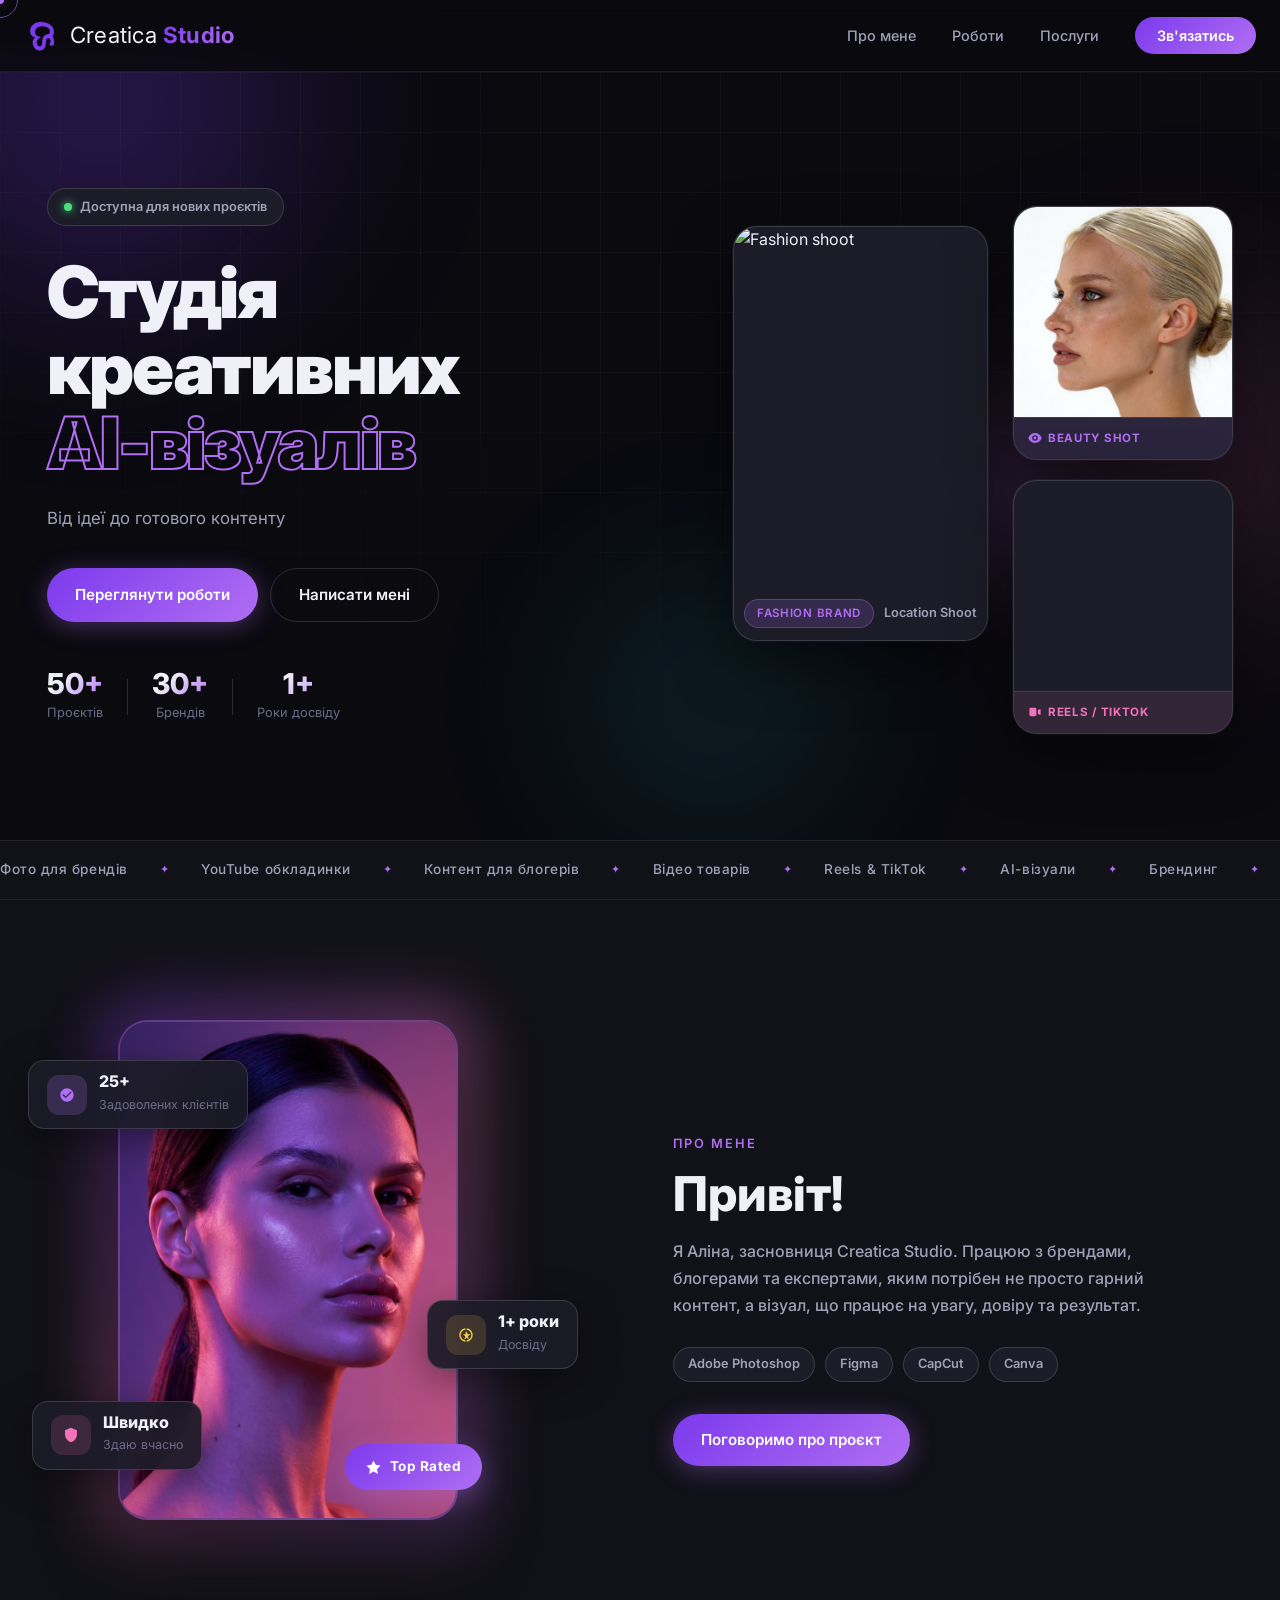
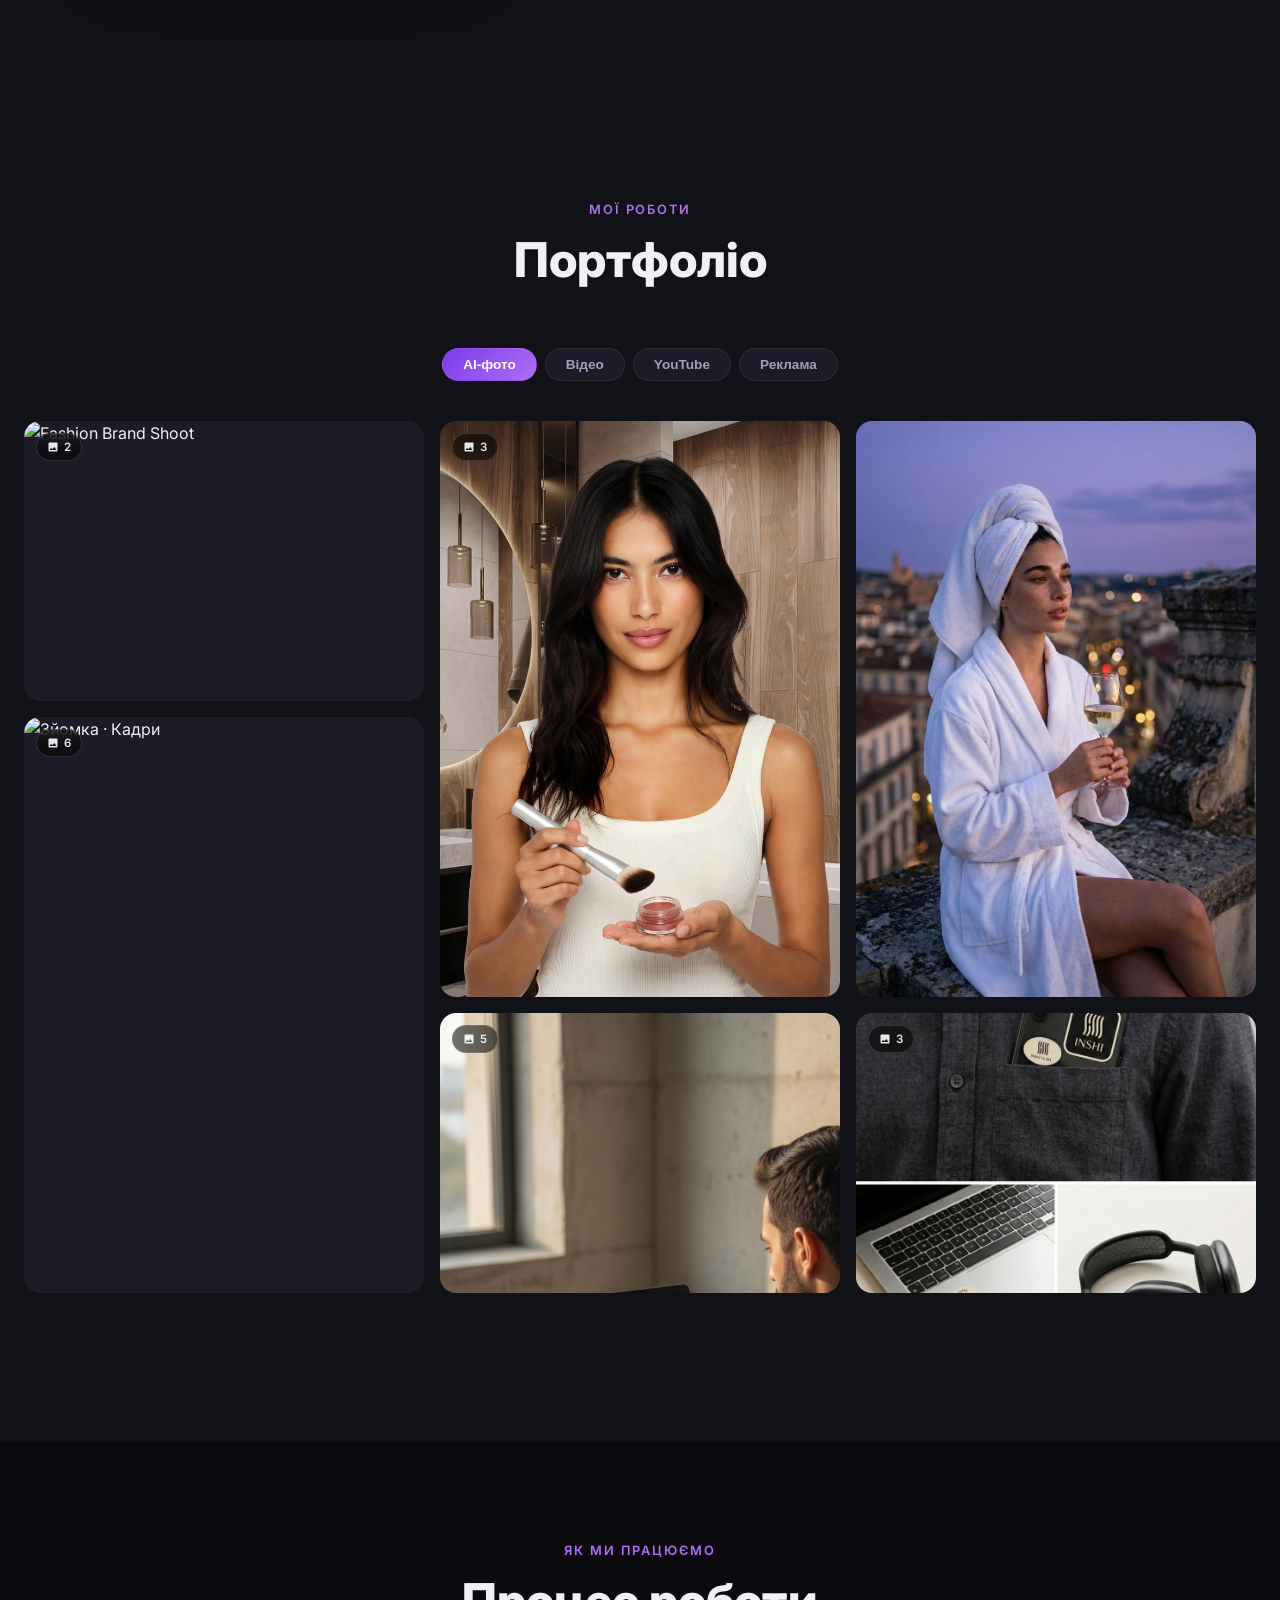
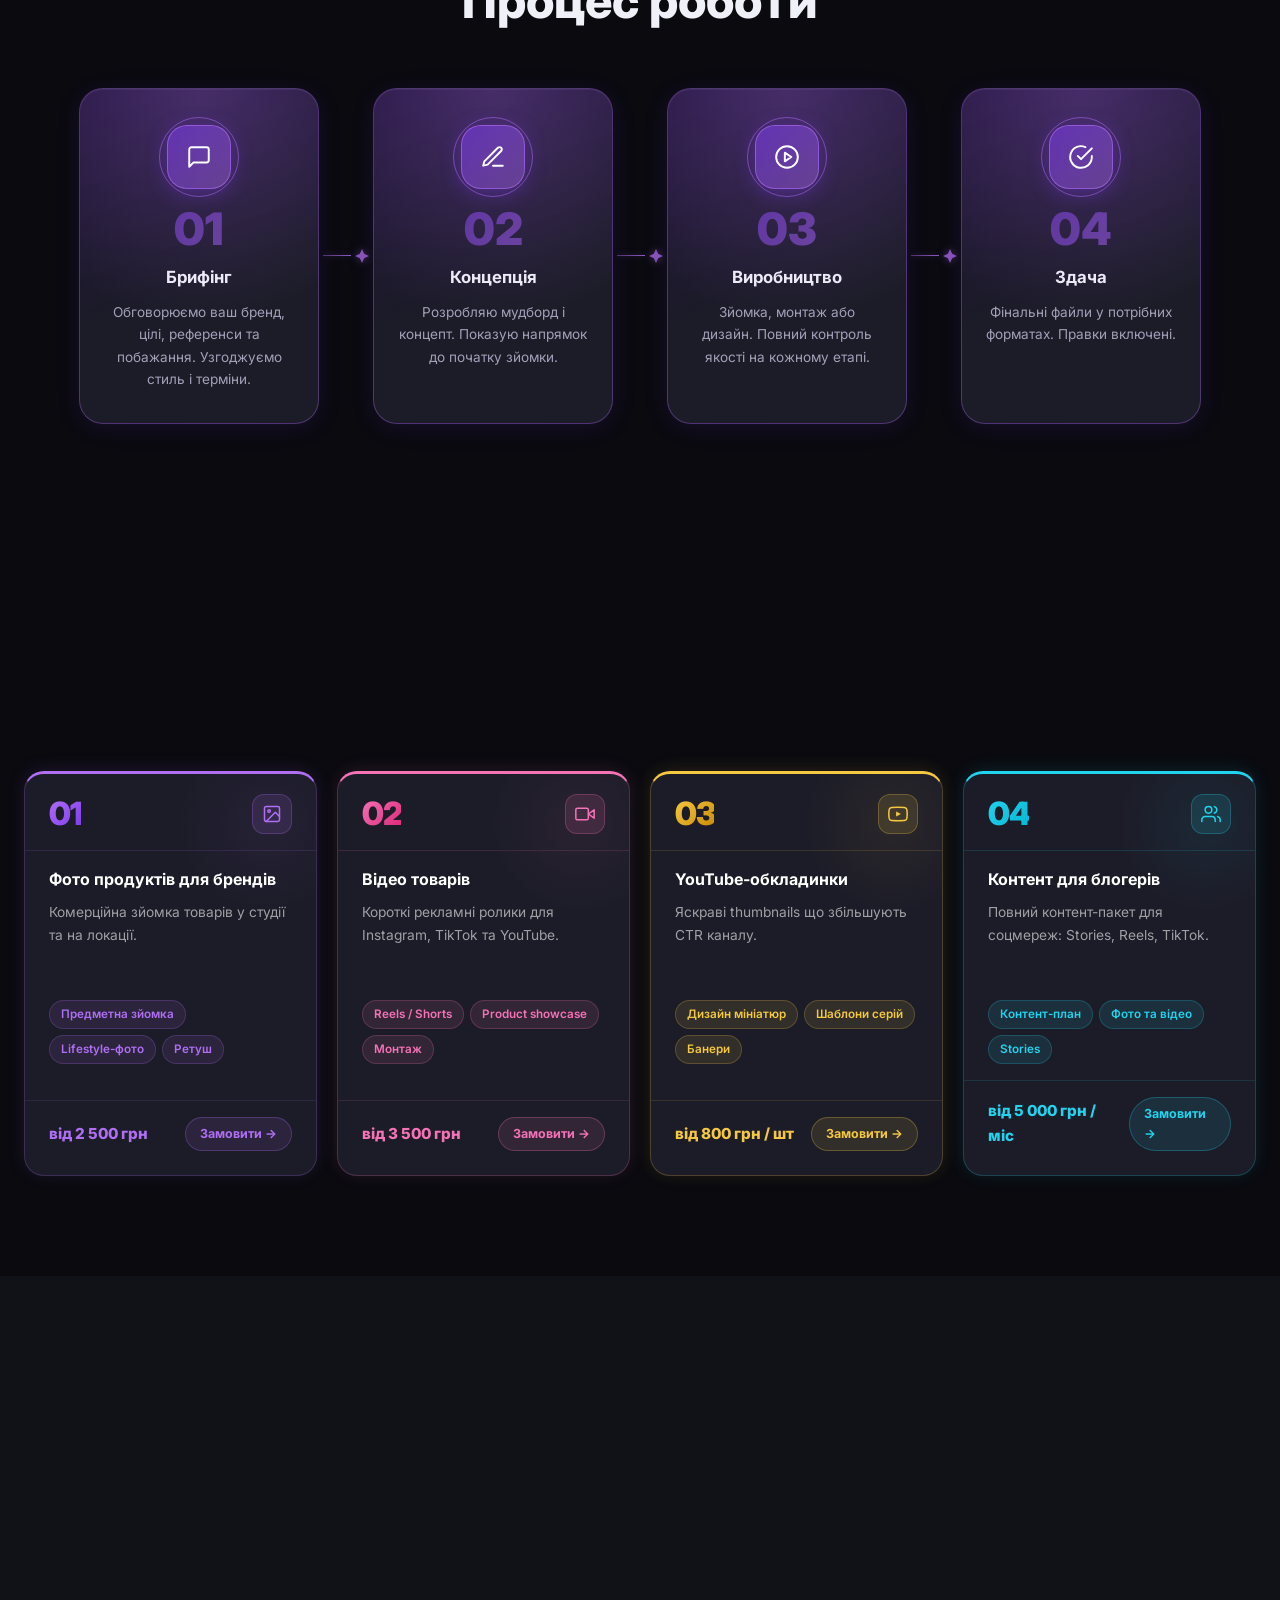
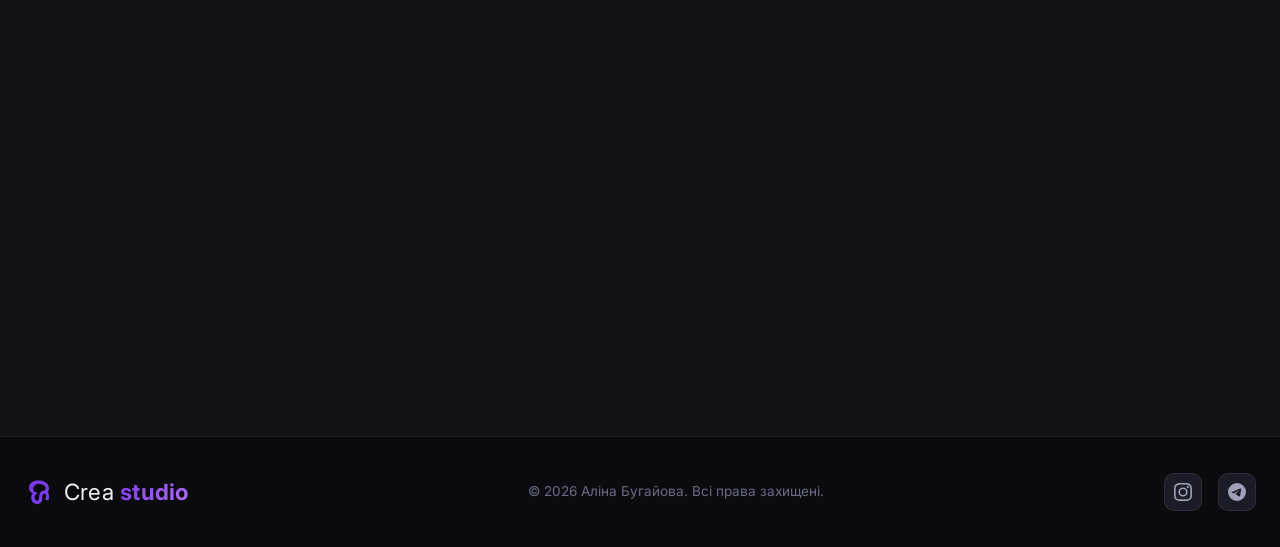
==== commit 401f5fe0: "Marquee: JS-driven init, fills any viewport width seamlessly" ====
--- a/index.html
+++ b/index.html
@@ -117,17 +117,6 @@
             <span>Контент для блогерів</span><span class="marquee__dot">✦</span>
             <span>Відео товарів</span><span class="marquee__dot">✦</span>
             <span>Reels & TikTok</span><span class="marquee__dot">✦</span>
-            <span>Брендинг</span><span class="marquee__dot">✦</span>
-            <span>AI-візуали</span><span class="marquee__dot">✦</span>
-            <span>Брендинг</span><span class="marquee__dot">✦</span>
-          </div>
-          <div class="marquee__group" aria-hidden="true">
-            <span>Фото для брендів</span><span class="marquee__dot">✦</span>
-            <span>YouTube обкладинки</span><span class="marquee__dot">✦</span>
-            <span>Контент для блогерів</span><span class="marquee__dot">✦</span>
-            <span>Відео товарів</span><span class="marquee__dot">✦</span>
-            <span>Reels & TikTok</span><span class="marquee__dot">✦</span>
-            <span>Брендинг</span><span class="marquee__dot">✦</span>
             <span>AI-візуали</span><span class="marquee__dot">✦</span>
             <span>Брендинг</span><span class="marquee__dot">✦</span>
           </div>
--- a/style.css
+++ b/style.css
@@ -675,7 +675,7 @@
 .marquee__dot { color: var(--accent) !important; font-size: .7rem !important; }
 
 @keyframes marquee {
-  to { transform: translateX(-50%); }
+  to { transform: translateX(var(--mq-dist, -50%)); }
 }
 
 /* ============================
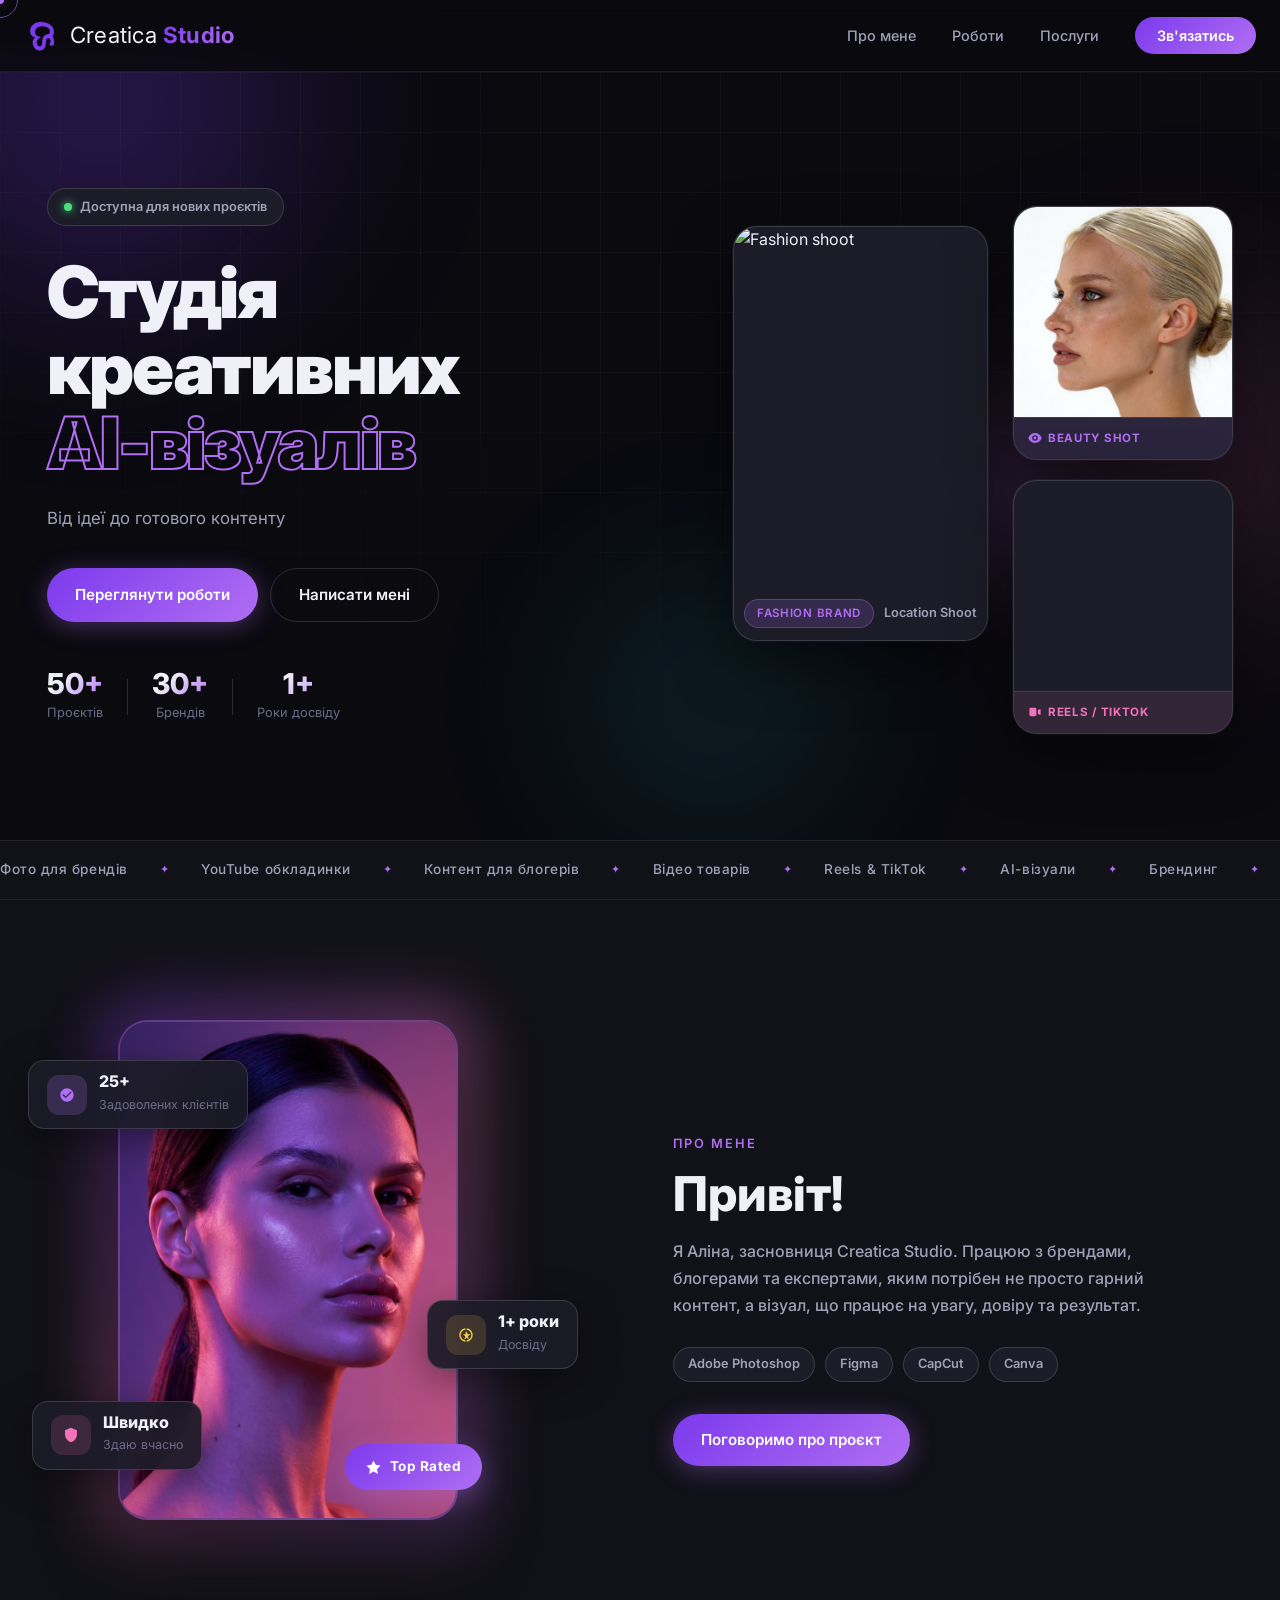
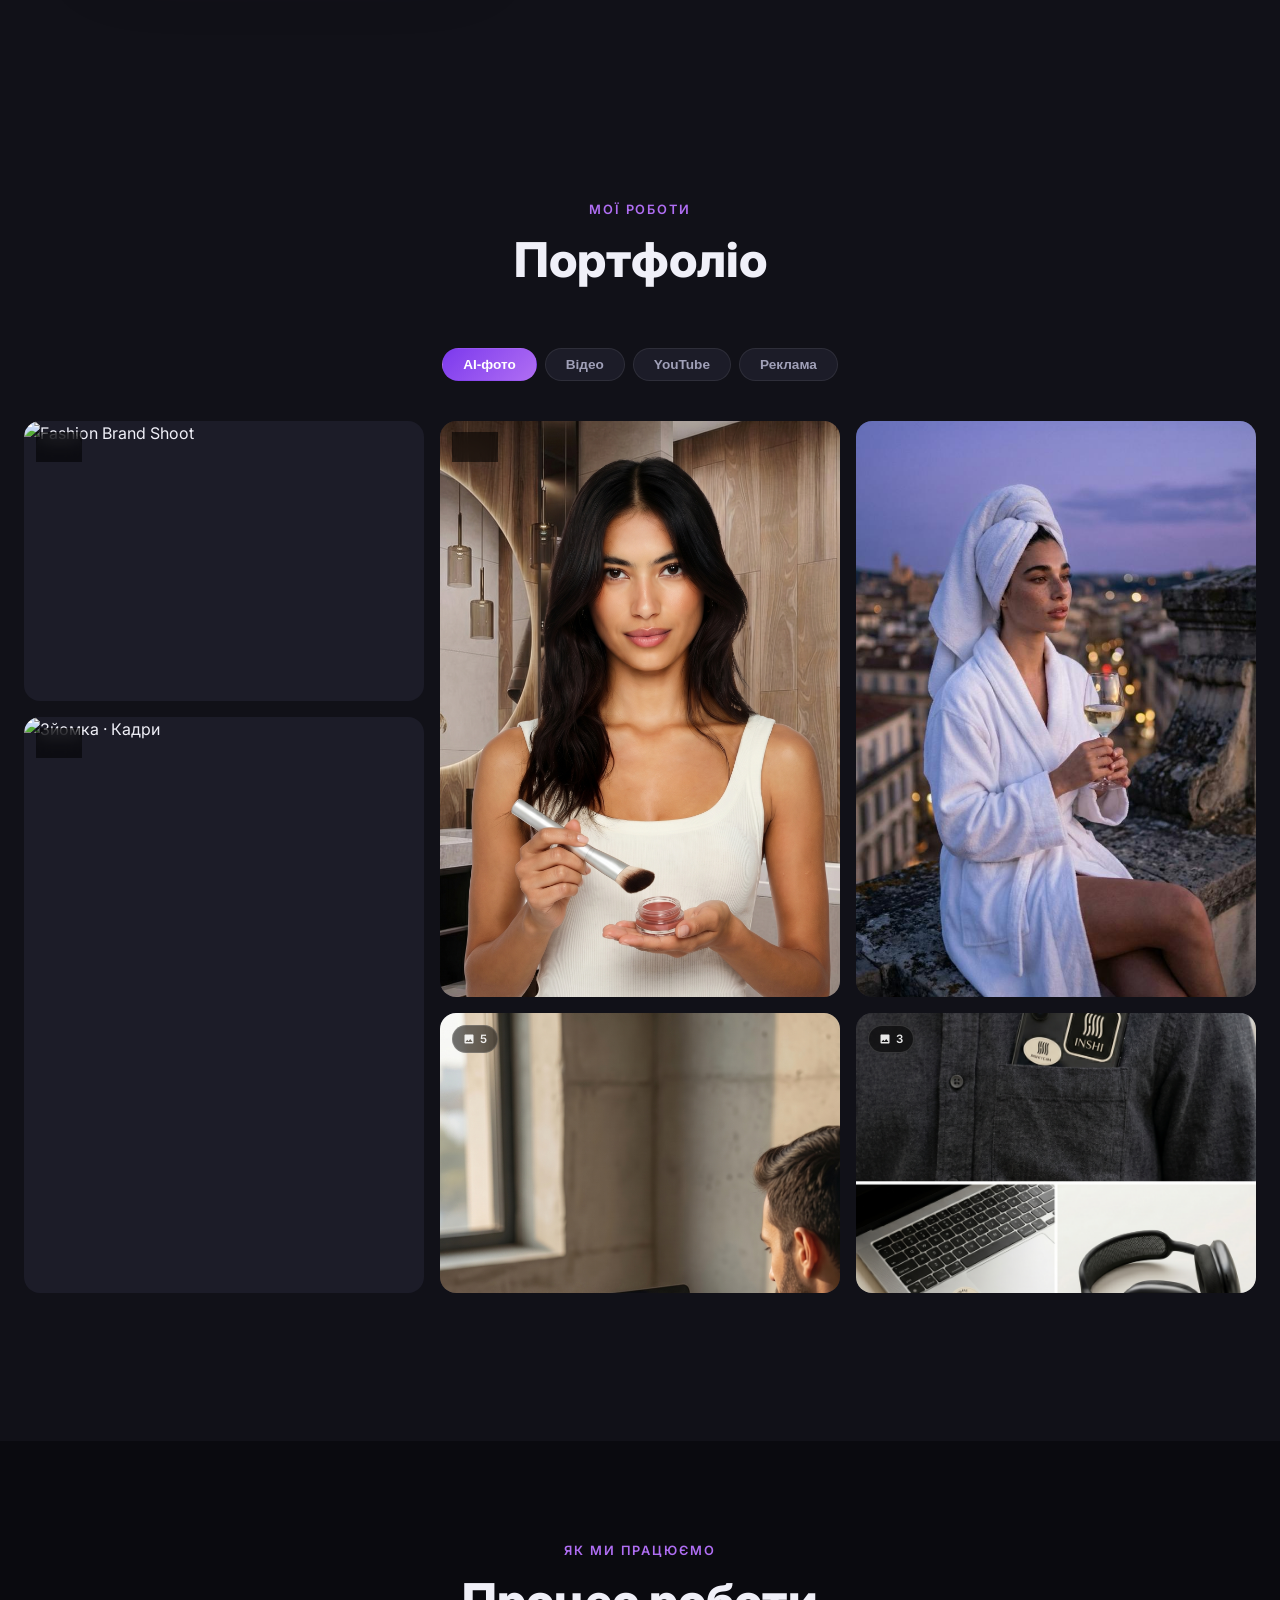
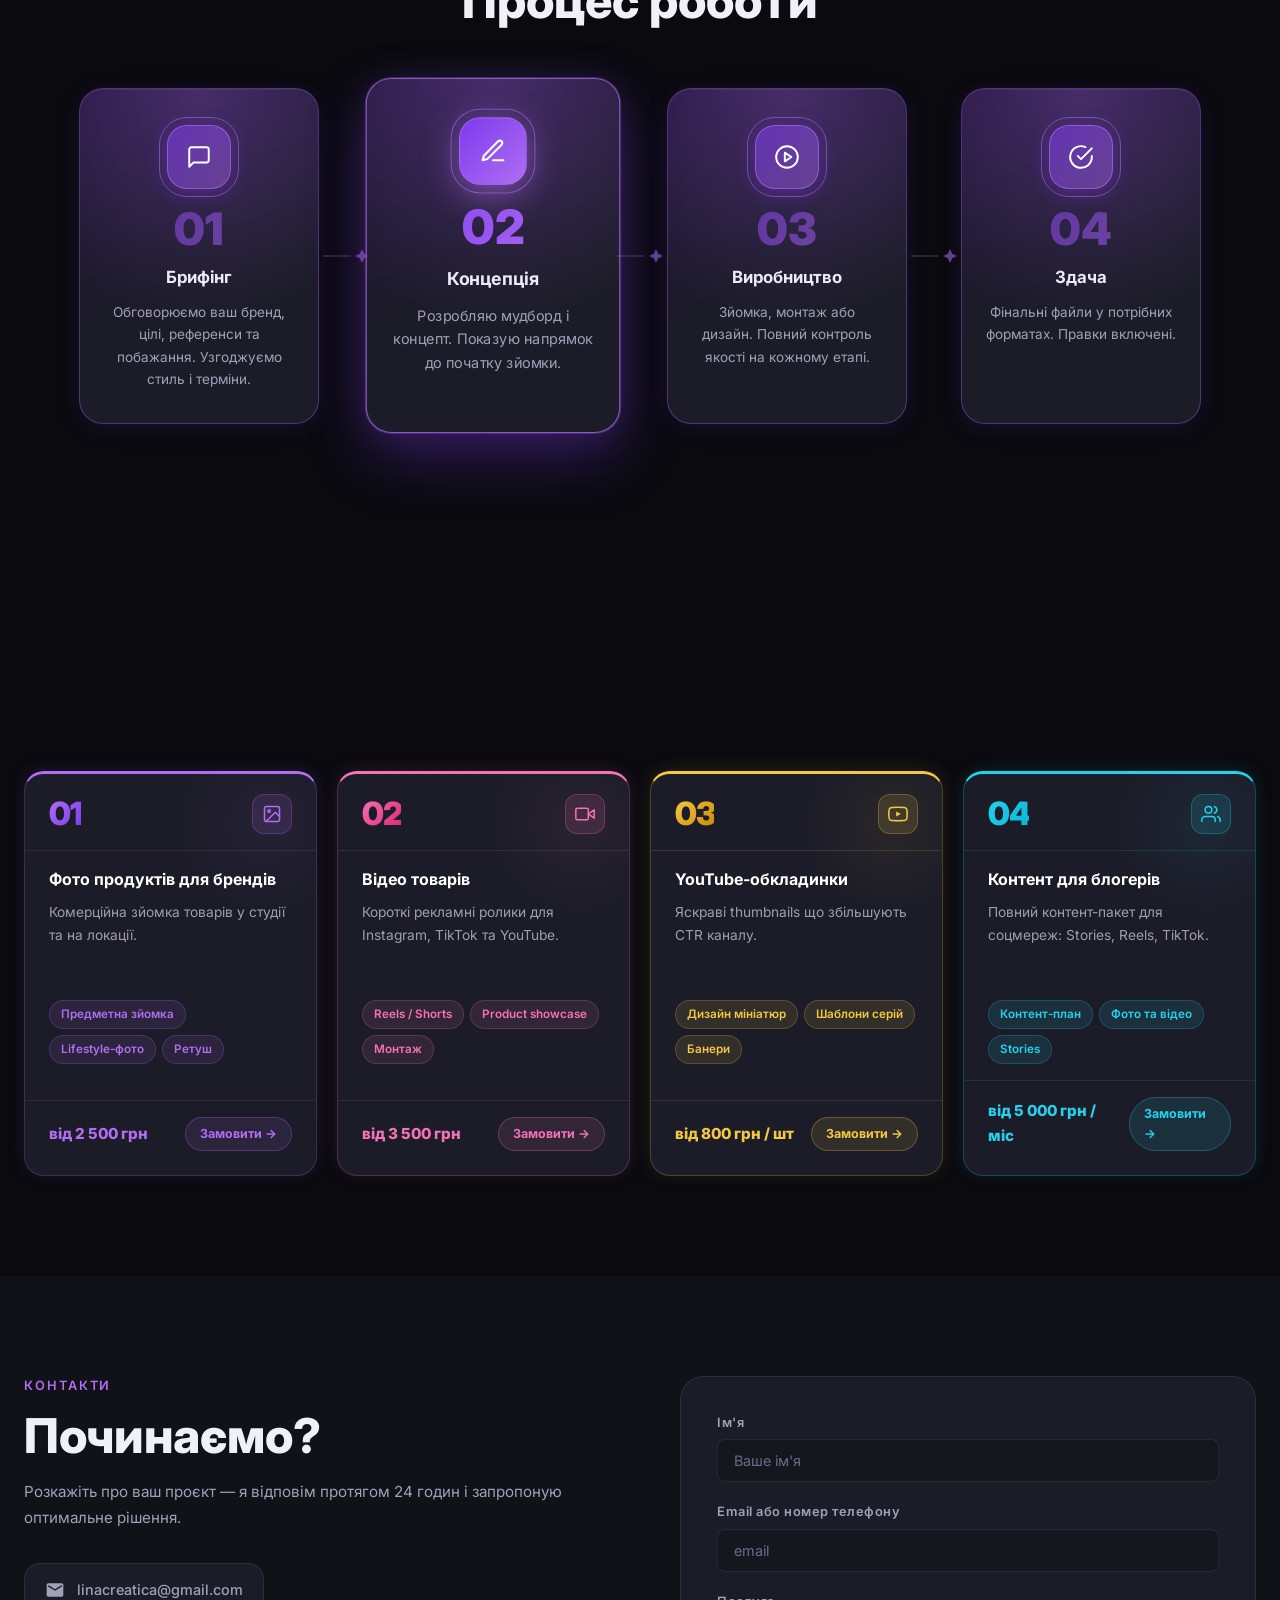
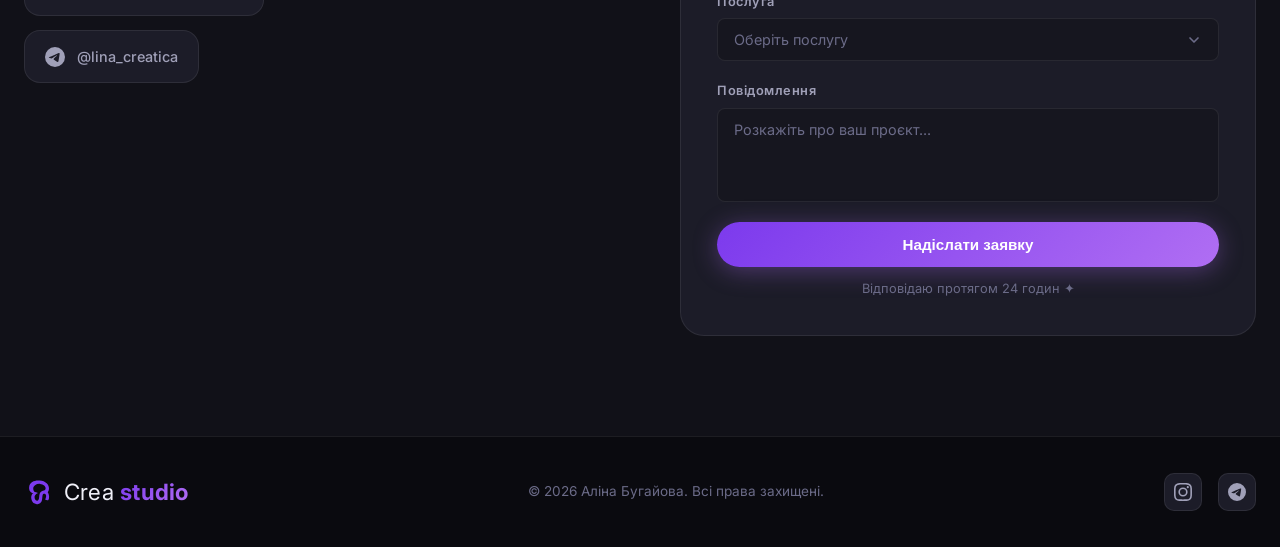
==== commit 81080dae: "Contact: animated placeholder email→phone, update label" ====
--- a/index.html
+++ b/index.html
@@ -379,8 +379,8 @@
             <input type="text" id="name" name="name" placeholder="Ваше ім'я" required />
           </div>
           <div class="form-group">
-            <label for="email">Email або Telegram</label>
-            <input type="text" id="email" name="email" placeholder="@username або email" required />
+            <label for="email">Email або номер телефону</label>
+            <input type="text" id="email" name="email" placeholder="email" required data-placeholder-cycle="email,номер телефону" />
           </div>
           <div class="form-group">
             <label for="service">Послуга</label>
--- a/style.css
+++ b/style.css
@@ -1253,12 +1253,14 @@
   opacity: 1;
   transition: opacity .35s;
 }
-.process__step:hover {
+.process__step:hover,
+.process__step.auto-active {
   border-color: rgba(176,110,243,.75);
-  transform: translateY(-8px);
+  transform: scale(1.06);
   box-shadow: 0 24px 56px rgba(124,58,237,.3), 0 0 0 1px rgba(176,110,243,.3), 0 0 40px rgba(176,110,243,.12);
 }
-.process__step:hover::before { opacity: 1; }
+.process__step:hover::before,
+.process__step.auto-active::before { opacity: 1; }
 
 /* Icon circle */
 .process__icon-wrap {
@@ -1269,7 +1271,7 @@
 .process__pulse {
   position: absolute;
   inset: -8px;
-  border-radius: 50%;
+  border-radius: 28px;
   border: 1.5px solid rgba(176,110,243,.55);
   animation: processPulse 2.5s ease-in-out infinite;
 }
@@ -1289,7 +1291,8 @@
   box-shadow: 0 4px 20px rgba(124,58,237,.4);
 }
 .process__icon svg { width: 26px; height: 26px; }
-.process__step:hover .process__icon {
+.process__step:hover .process__icon,
+.process__step.auto-active .process__icon {
   background: linear-gradient(135deg, var(--accent2), var(--accent));
   box-shadow: 0 8px 32px rgba(176,110,243,.6);
 }
@@ -1307,7 +1310,8 @@
   opacity: .55;
   transition: opacity .35s;
 }
-.process__step:hover .process__num { opacity: 1; }
+.process__step:hover .process__num,
+.process__step.auto-active .process__num { opacity: 1; }
 
 .process__content h4 {
   font-size: 1.05rem;
@@ -1332,11 +1336,48 @@
   align-self: center;
 }
 .process__connector-line {
-  width: 28px; height: 1px;
-  background: linear-gradient(to right, rgba(176,110,243,.4), rgba(176,110,243,.8));
-  box-shadow: 0 0 6px rgba(176,110,243,.4);
-}
-.process__connector svg { flex-shrink: 0; filter: drop-shadow(0 0 4px rgba(176,110,243,.6)); }
+  width: 28px; height: 2px;
+  background: rgba(176,110,243,.2);
+  border-radius: 2px;
+  position: relative;
+  overflow: hidden;
+}
+.process__connector-line::after {
+  content: '';
+  position: absolute;
+  inset: 0;
+  background: linear-gradient(to right, var(--accent2), var(--accent), #dbb8ff);
+  box-shadow: 0 0 8px var(--accent);
+  transform: translateX(-100%);
+  transition: none;
+}
+.process__connector.line-active .process__connector-line::after {
+  transform: translateX(0);
+  transition: transform .56s ease;
+}
+.process__connector.star-active .process__connector-line::after,
+.process__connector.star-fade   .process__connector-line::after {
+  transform: translateX(0);
+  opacity: .35;
+  transition: opacity .2s;
+}
+
+.process__connector svg {
+  flex-shrink: 0;
+  color: rgba(176,110,243,.55);
+  transition: color .25s, filter .25s, transform .3s, opacity .3s;
+  filter: none;
+}
+.process__connector.star-active svg {
+  color: #fff;
+  filter: drop-shadow(0 0 5px var(--accent)) drop-shadow(0 0 12px rgba(176,110,243,.9));
+  transform: scale(1.5) rotate(20deg);
+}
+.process__connector.star-fade svg {
+  opacity: 0;
+  transform: scale(.5);
+  filter: none;
+}
 
 /* ============================
    ABOUT
@@ -1696,6 +1737,79 @@
 .form-group textarea::placeholder { color: var(--text3); }
 
 select option { background: var(--bg3); }
+
+/* ============================
+   CUSTOM SELECT
+============================ */
+.custom-select { position: relative; }
+
+.custom-select__trigger {
+  width: 100%;
+  display: flex;
+  align-items: center;
+  justify-content: space-between;
+  gap: 8px;
+  background: var(--bg3);
+  border: 1px solid var(--border);
+  border-radius: var(--radius-sm);
+  color: var(--text3);
+  font-family: var(--font);
+  font-size: .9rem;
+  padding: 12px 16px;
+  cursor: pointer;
+  text-align: left;
+  transition: border-color .2s, box-shadow .2s;
+}
+.custom-select__trigger:focus { outline: none; }
+.custom-select.open .custom-select__trigger,
+.custom-select__trigger:focus-visible {
+  border-color: var(--accent);
+  box-shadow: 0 0 0 3px rgba(176,110,243,.1);
+}
+.custom-select__label { flex: 1; white-space: nowrap; overflow: hidden; text-overflow: ellipsis; }
+.custom-select__label.selected { color: var(--text); }
+
+.custom-select__arrow {
+  width: 16px; height: 16px;
+  color: var(--text3);
+  flex-shrink: 0;
+  transition: transform .25s ease;
+}
+.custom-select.open .custom-select__arrow { transform: rotate(180deg); }
+
+.custom-select__dropdown {
+  position: absolute;
+  top: calc(100% + 6px);
+  left: 0; right: 0;
+  z-index: 200;
+  background: var(--surface2);
+  border: 1px solid var(--border2);
+  border-radius: var(--radius-sm);
+  box-shadow: 0 12px 40px rgba(0,0,0,.5);
+  overflow: hidden;
+  opacity: 0;
+  transform: translateY(-6px);
+  pointer-events: none;
+  transition: opacity .2s ease, transform .2s ease;
+  list-style: none;
+}
+.custom-select.open .custom-select__dropdown {
+  opacity: 1;
+  transform: translateY(0);
+  pointer-events: all;
+}
+
+.custom-select__option {
+  padding: 11px 16px;
+  font-size: .88rem;
+  color: var(--text2);
+  cursor: pointer;
+  transition: background .15s, color .15s;
+}
+.custom-select__option + .custom-select__option { border-top: 1px solid var(--border); }
+.custom-select__option:hover  { background: rgba(176,110,243,.1); color: var(--accent); }
+.custom-select__option.active { color: var(--accent); background: rgba(176,110,243,.08); }
+.custom-select__option.placeholder { color: var(--text3); }
 
 .form-note {
   text-align: center;
@@ -2028,7 +2142,19 @@
   border-top-color: rgb(var(--c));
   box-shadow: 0 -3px 28px rgba(var(--c),.28), 0 28px 60px rgba(var(--c),.14);
 }
-.sv10-card:hover::after { opacity: 1; }
+.sv10-card:hover::after { animation: none !important; opacity: 1; }
+
+/* Staggered glow pulse on ::after blob */
+.sv10-card::after { animation: svGlow 3s ease-in-out infinite; }
+.sv10-card:nth-child(1)::after { animation-delay:   0s; }
+.sv10-card:nth-child(2)::after { animation-delay: .75s; }
+.sv10-card:nth-child(3)::after { animation-delay: 1.5s; }
+.sv10-card:nth-child(4)::after { animation-delay: 2.25s; }
+
+@keyframes svGlow {
+  0%, 100% { opacity: .3; transform: scale(.88); }
+  50%       { opacity: .8; transform: scale(1.12); }
+}
 .sv10-header {
   display: flex; align-items: center; justify-content: space-between;
   padding: 20px 24px 16px;
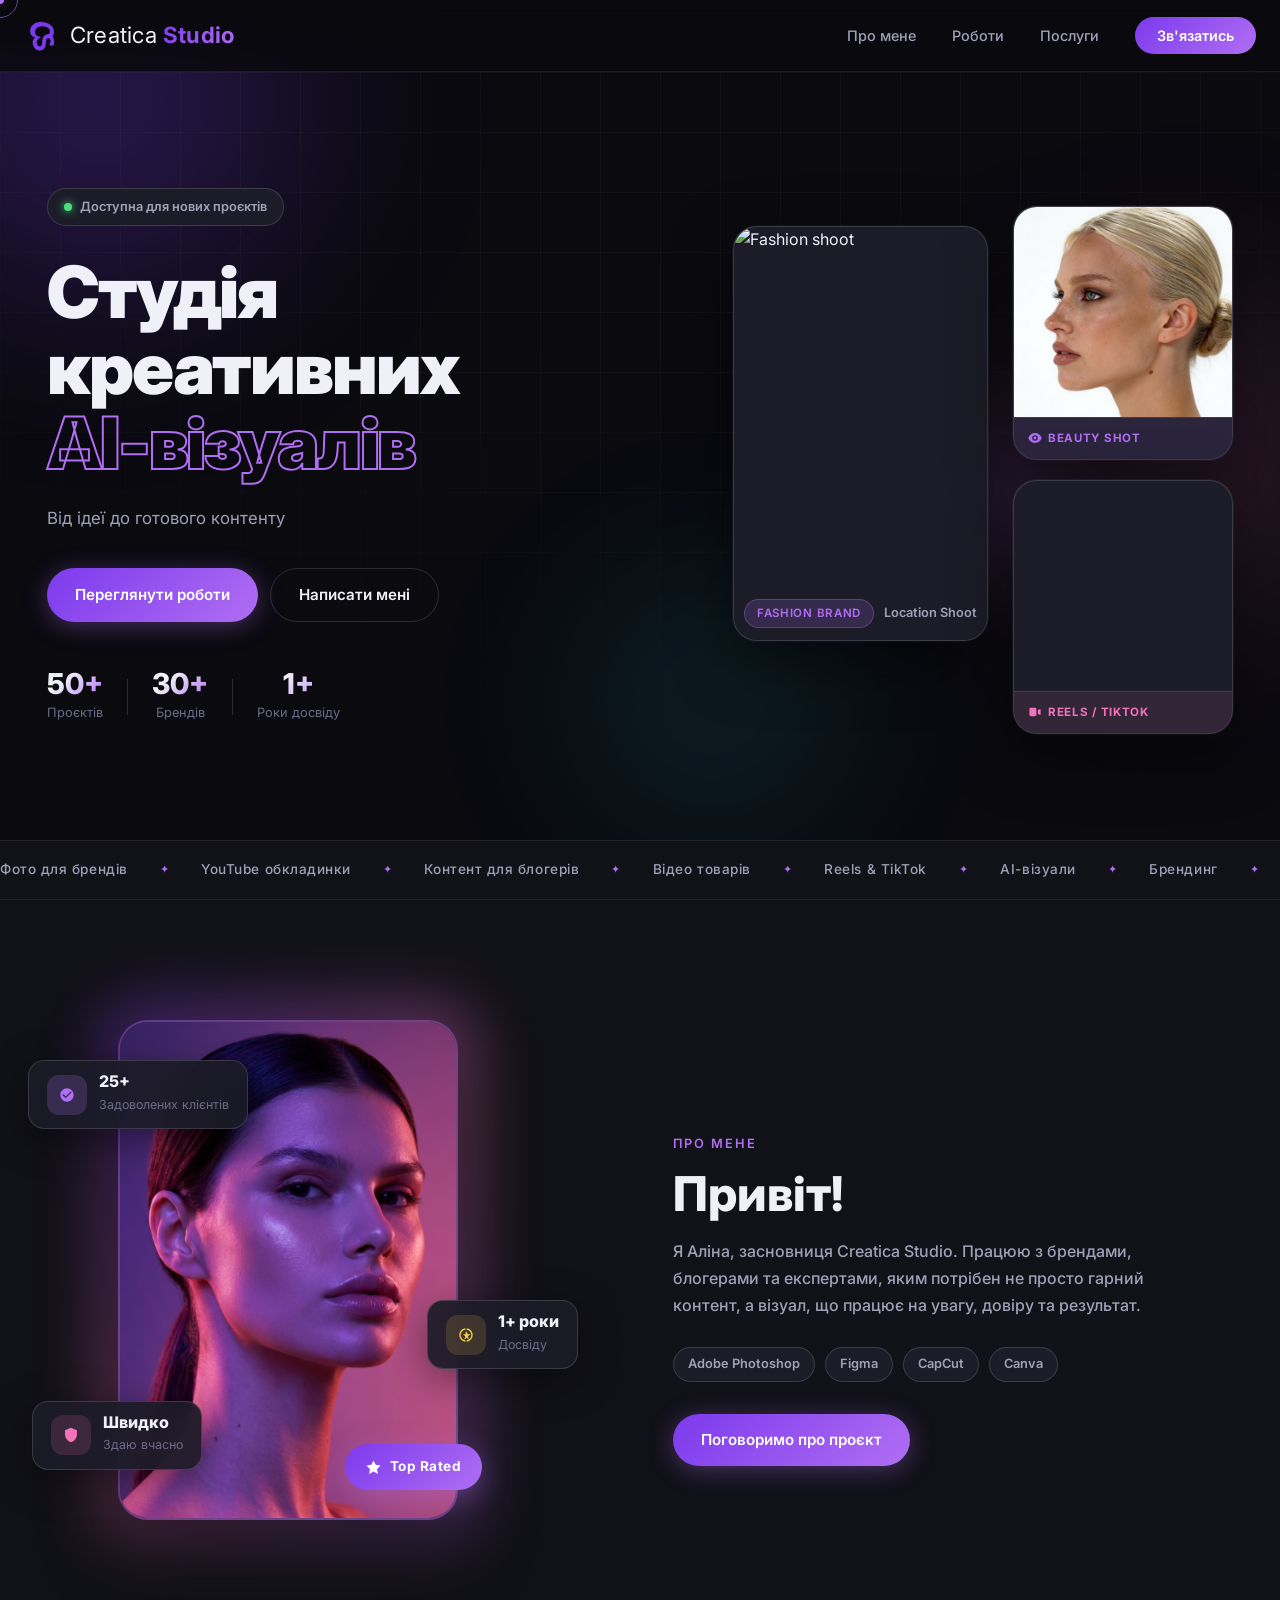
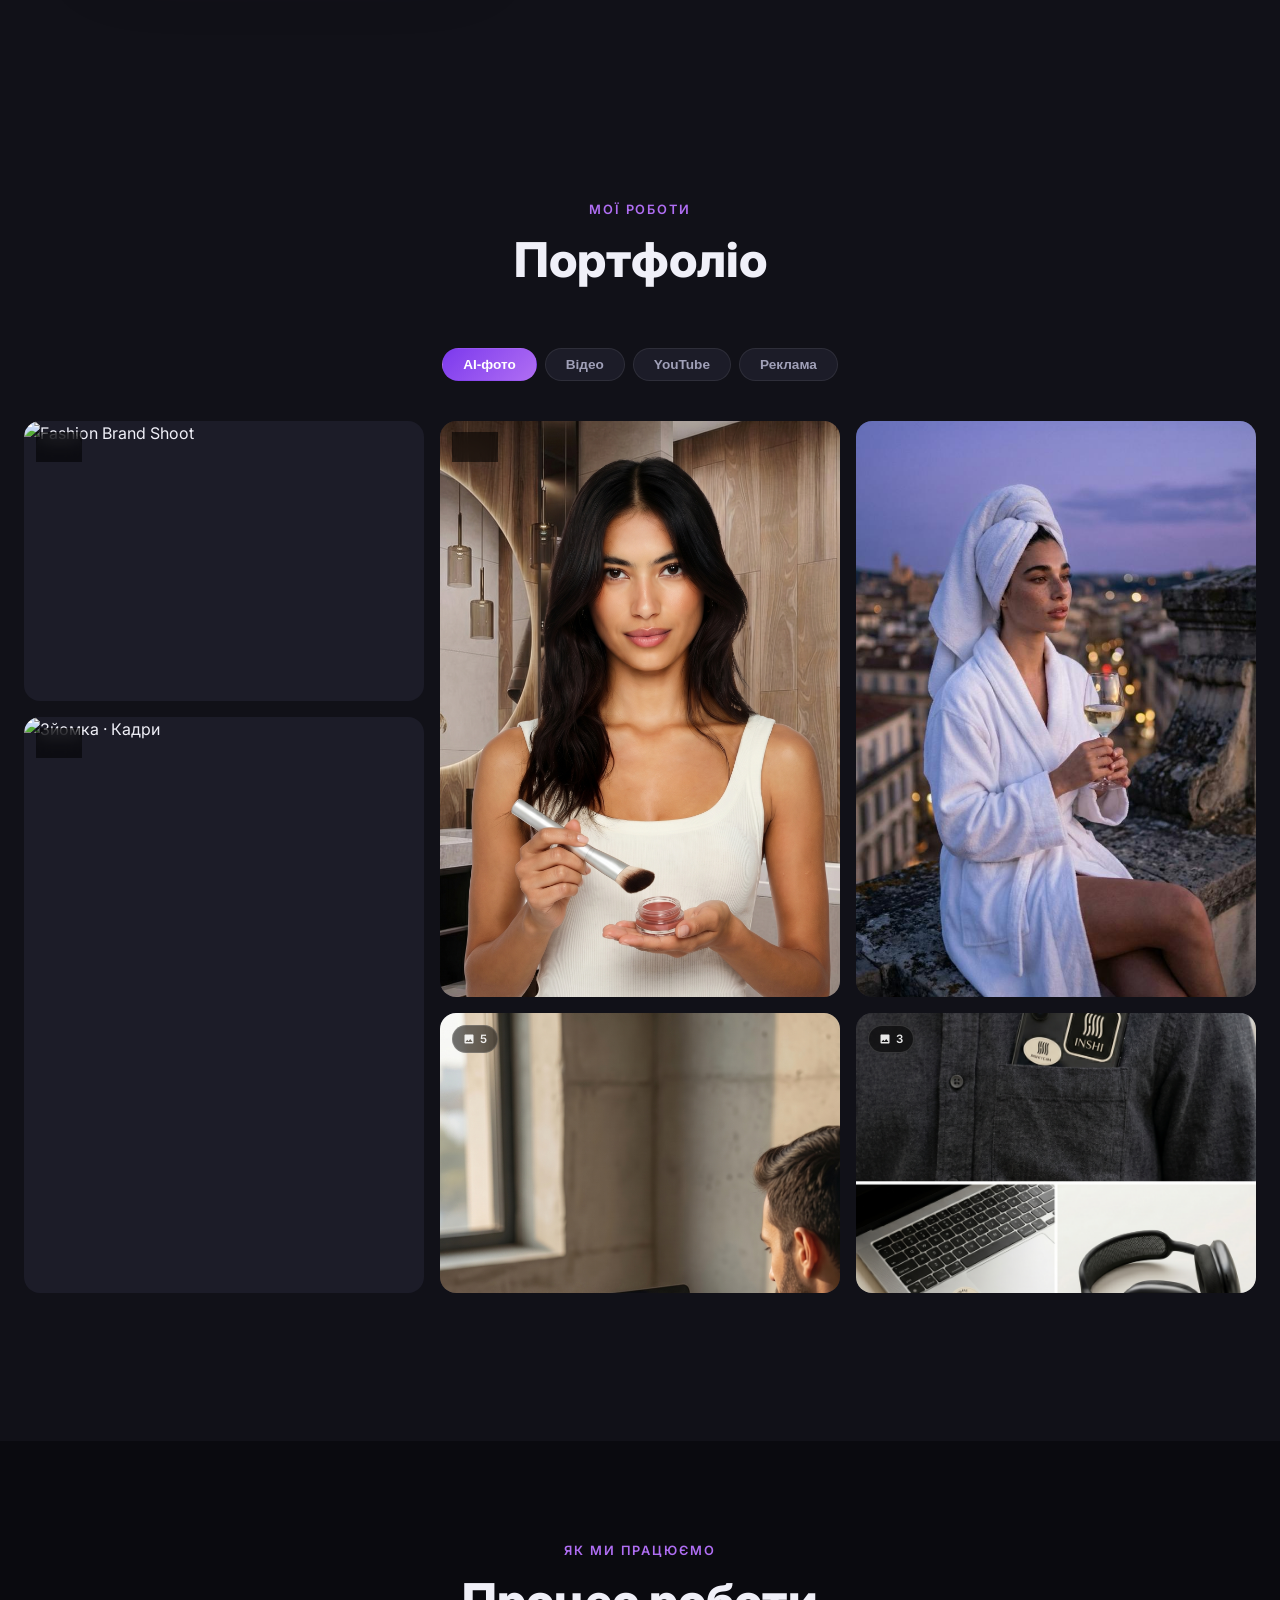
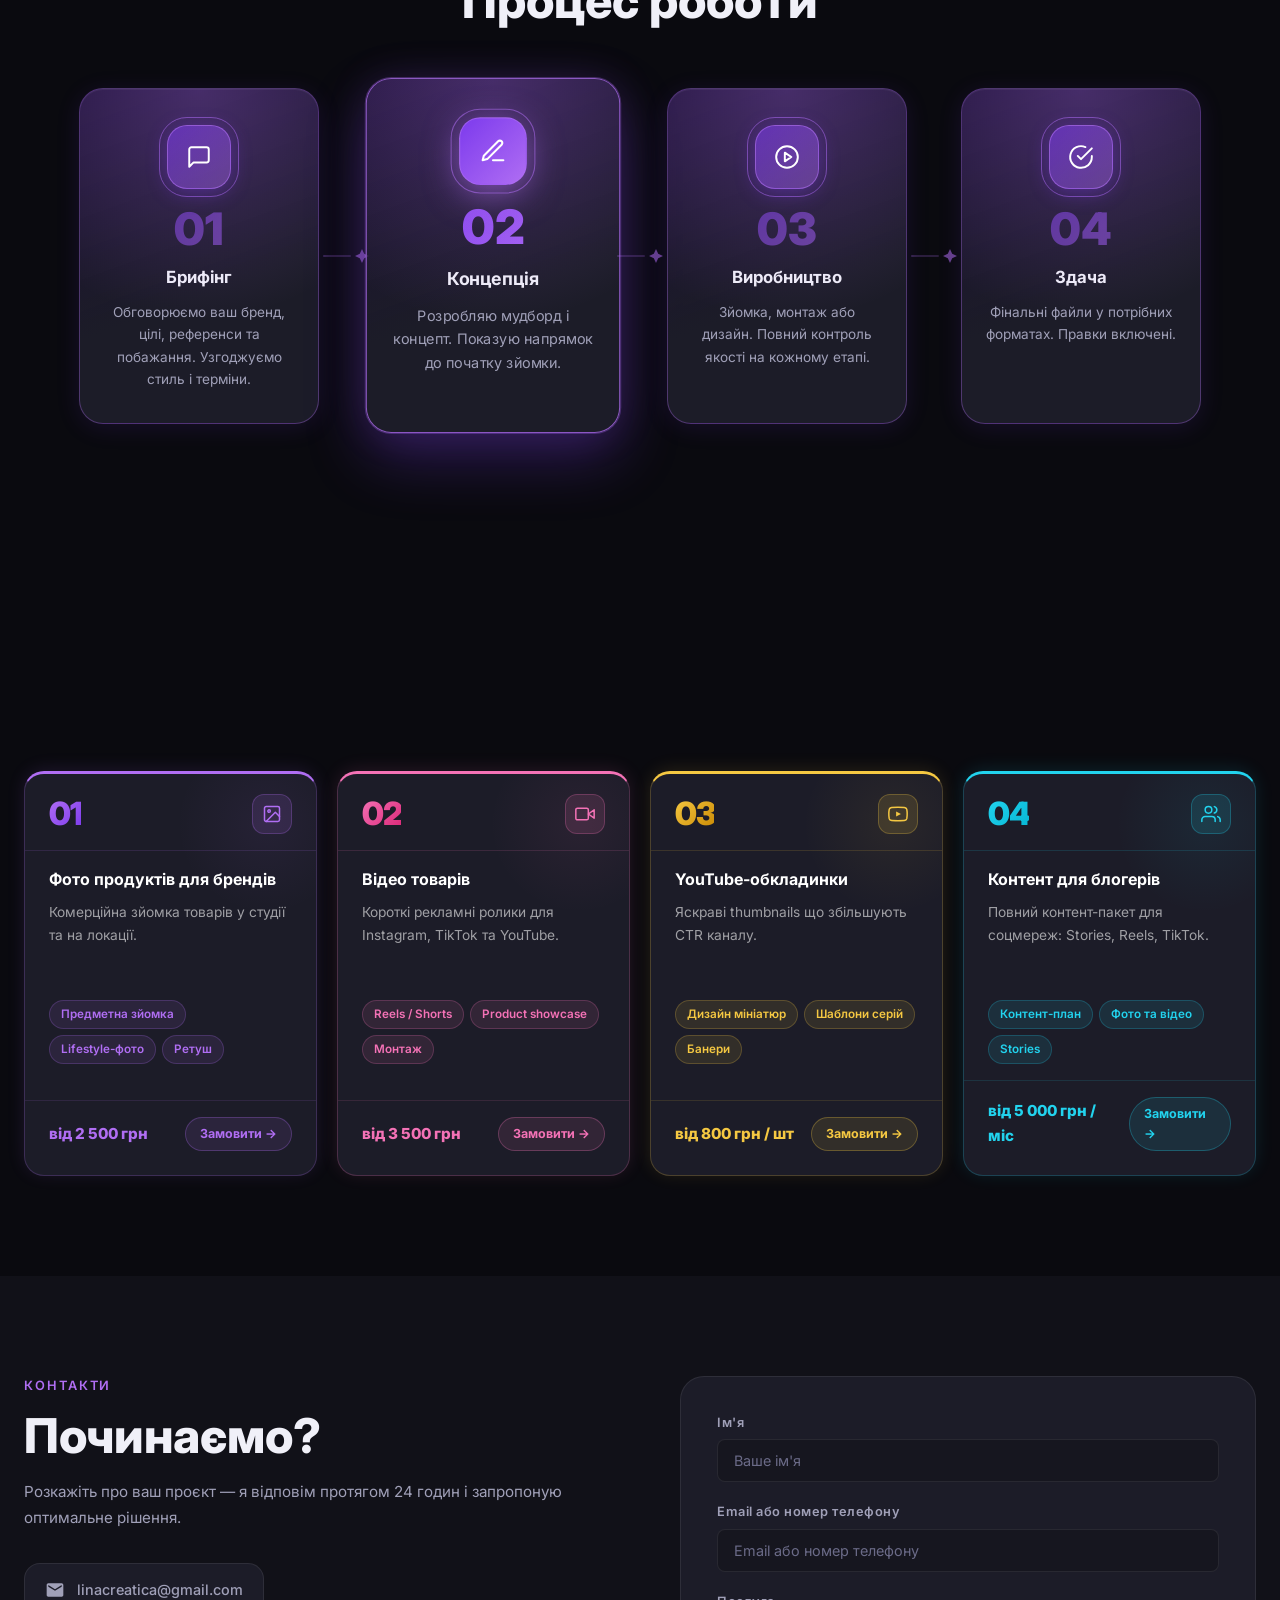
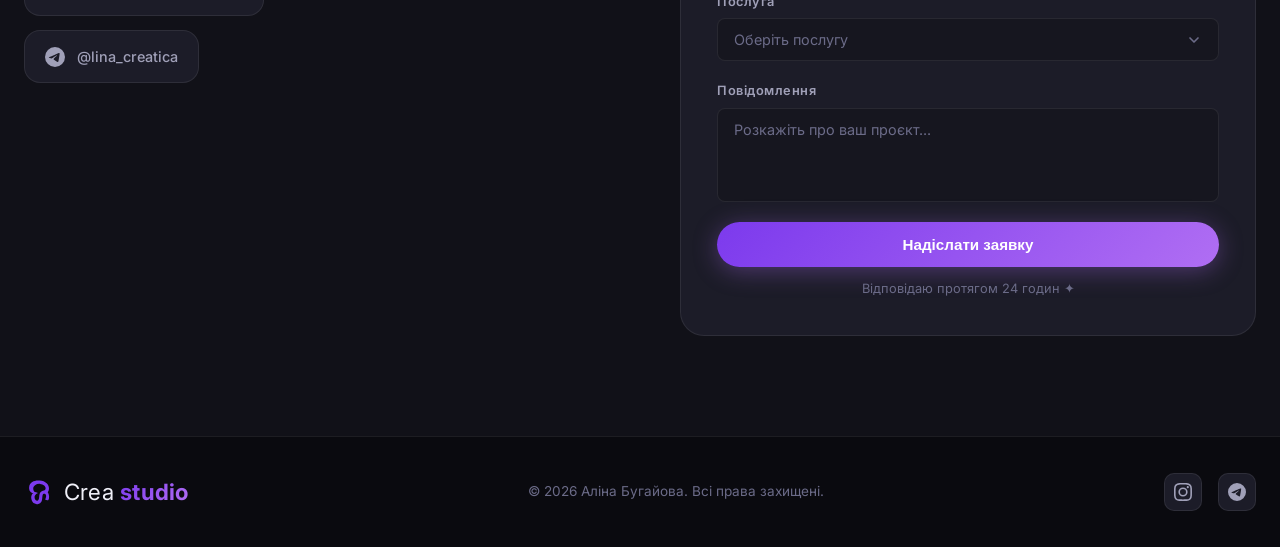
==== commit aa73d3ab: "Contact: static placeholder, email/phone validation with error messages" ====
--- a/index.html
+++ b/index.html
@@ -380,7 +380,7 @@
           </div>
           <div class="form-group">
             <label for="email">Email або номер телефону</label>
-            <input type="text" id="email" name="email" placeholder="email" required data-placeholder-cycle="email,номер телефону" />
+            <input type="text" id="email" name="email" placeholder="Email або номер телефону" required />
           </div>
           <div class="form-group">
             <label for="service">Послуга</label>
--- a/style.css
+++ b/style.css
@@ -1810,6 +1810,17 @@
 .custom-select__option:hover  { background: rgba(176,110,243,.1); color: var(--accent); }
 .custom-select__option.active { color: var(--accent); background: rgba(176,110,243,.08); }
 .custom-select__option.placeholder { color: var(--text3); }
+
+.field-error {
+  border-color: #f87171 !important;
+  box-shadow: 0 0 0 3px rgba(248,113,113,.12) !important;
+}
+.field-error-msg {
+  display: block;
+  font-size: .78rem;
+  color: #f87171;
+  margin-top: 5px;
+}
 
 .form-note {
   text-align: center;
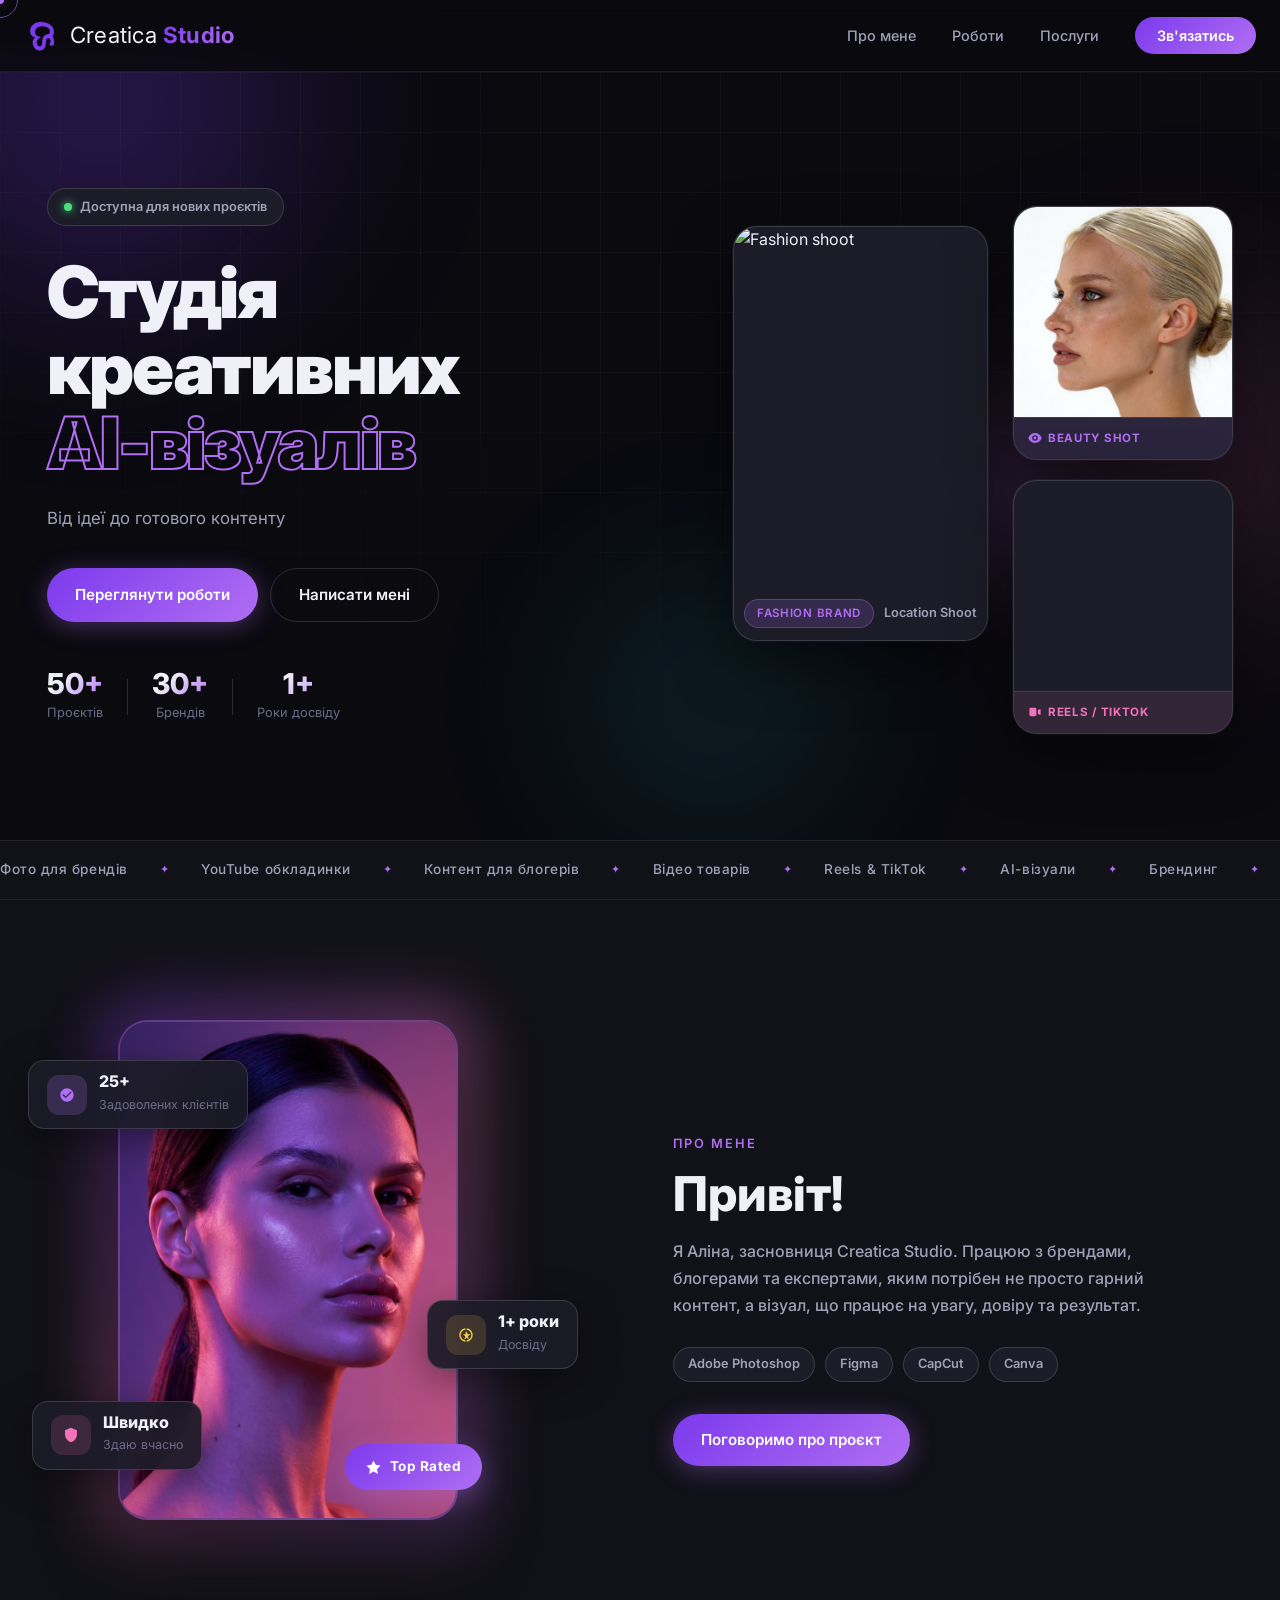
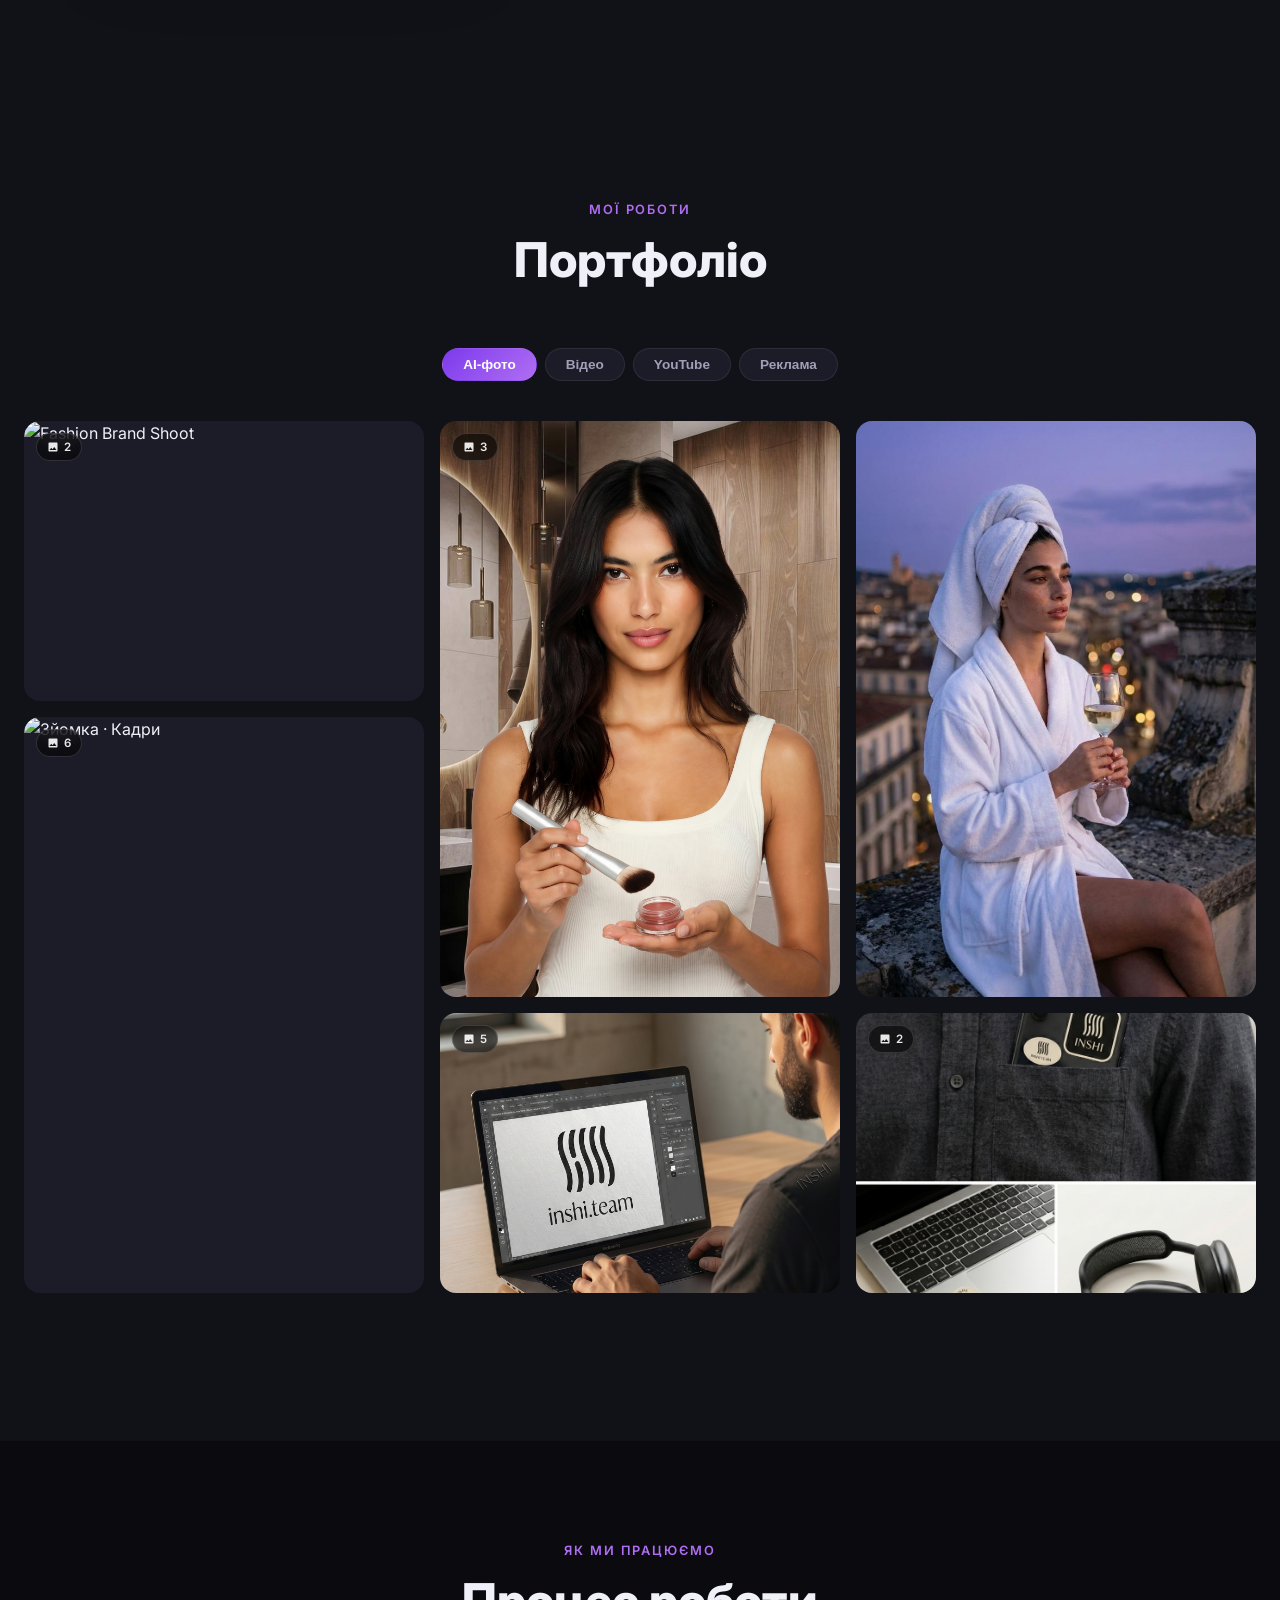
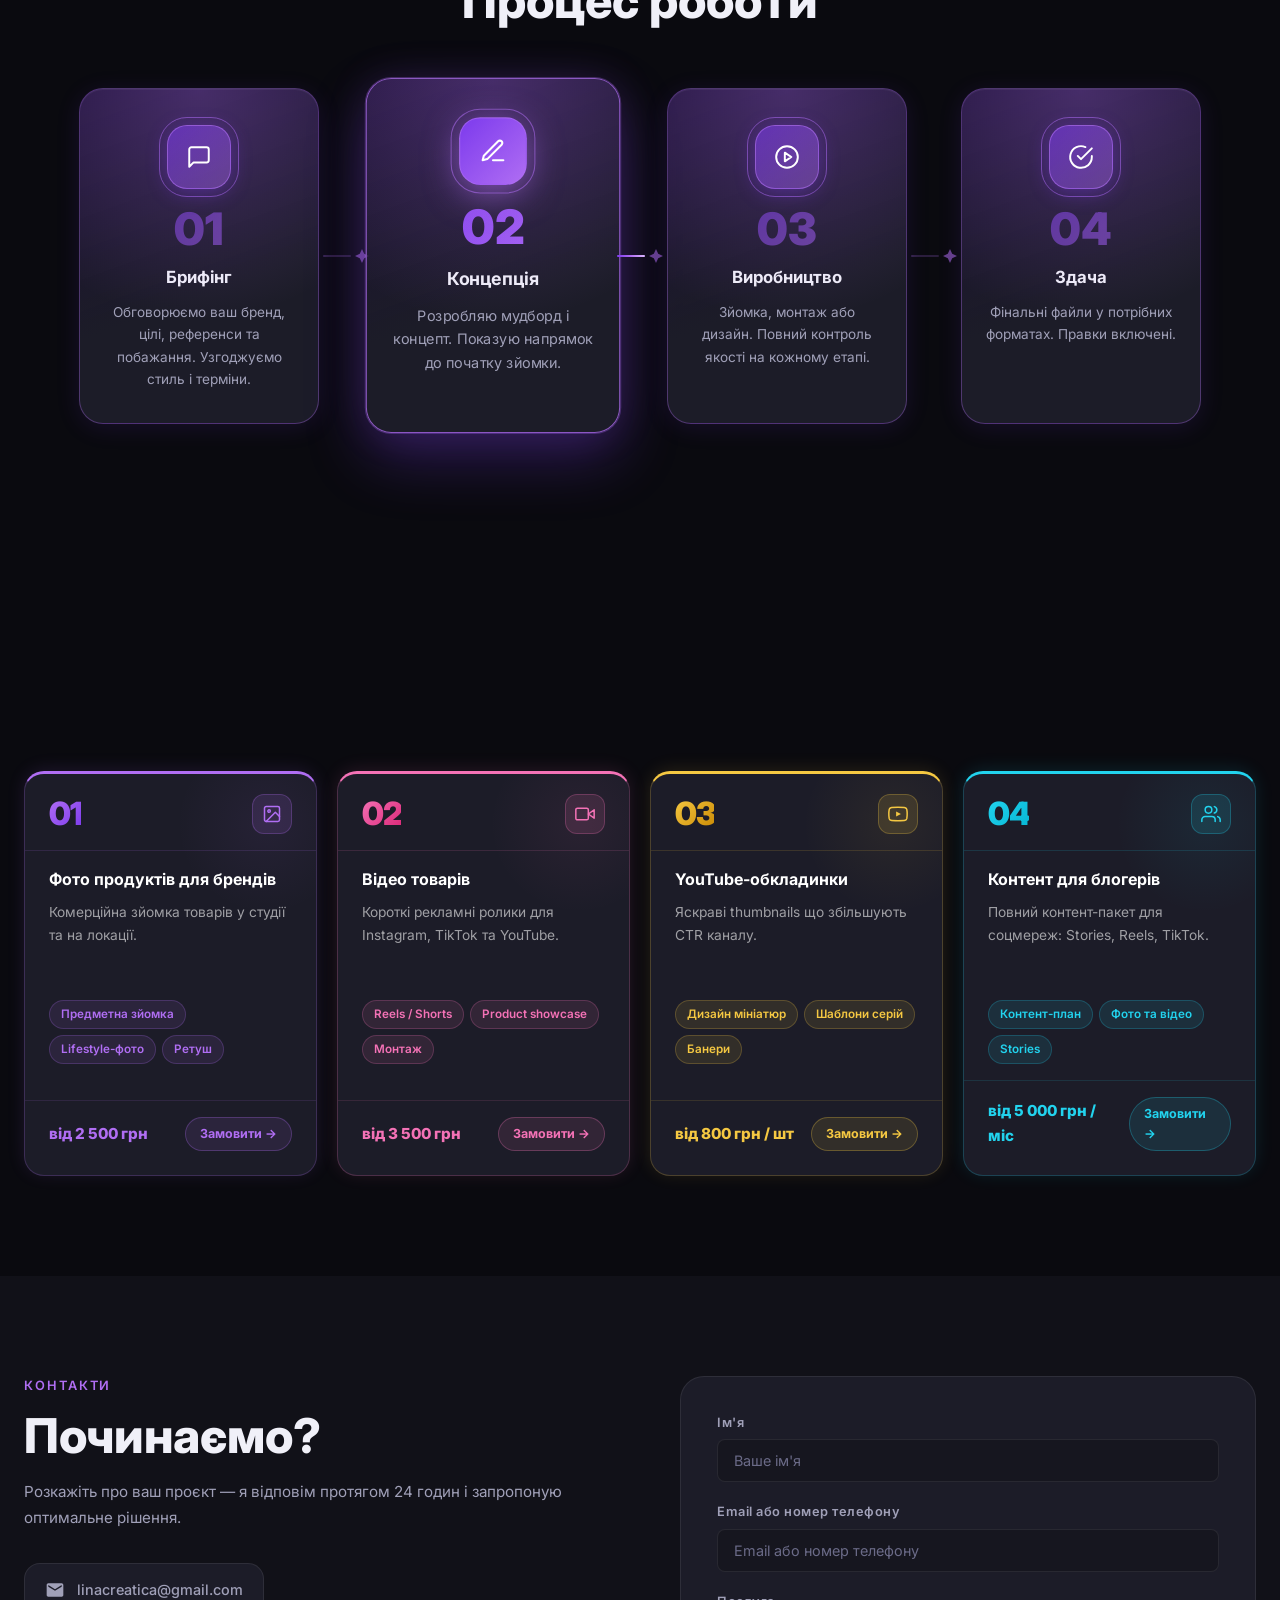
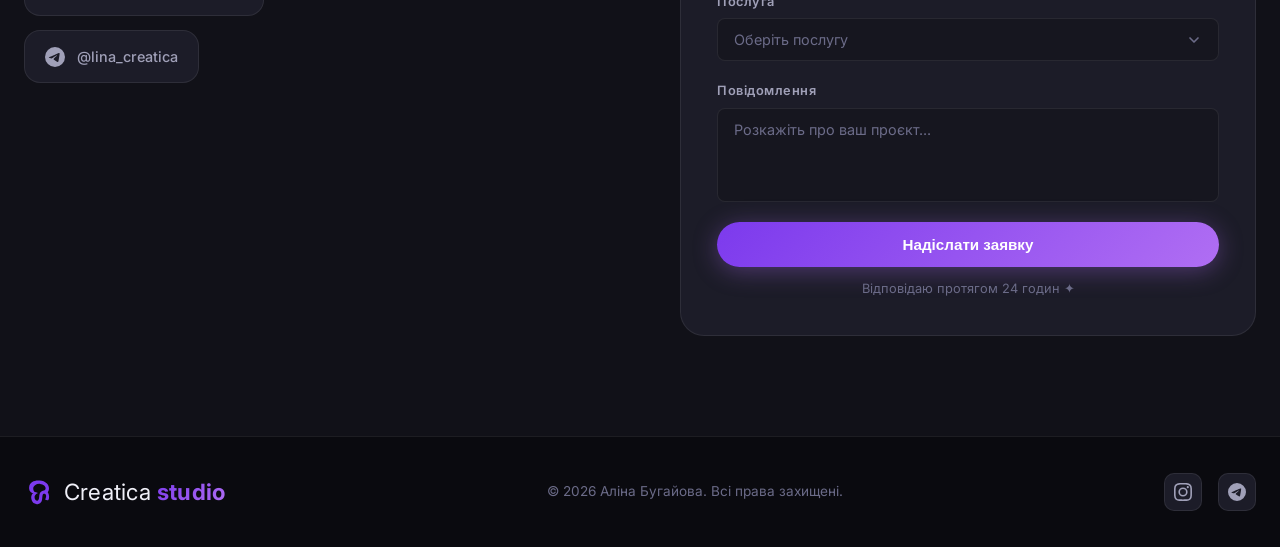
==== commit d03fa45b: "Add SVG favicon to browser tab" ====
--- a/index.html
+++ b/index.html
@@ -7,6 +7,7 @@
   <link rel="preconnect" href="https://fonts.googleapis.com" />
   <link rel="preconnect" href="https://fonts.gstatic.com" crossorigin />
   <link href="https://fonts.googleapis.com/css2?family=Inter:wght@300;400;500;600;700;800;900&family=Playfair+Display:ital,wght@0,700;1,700&display=swap" rel="stylesheet" />
+  <link rel="icon" type="image/svg+xml" href="img/logo.svg" />
   <link rel="stylesheet" href="style.css" />
 </head>
 <body>
@@ -410,7 +411,7 @@
       <div class="footer__inner">
         <a href="#hero" class="footer__logo">
           <img src="img/logo.svg" alt="Crea Studio" class="footer__logo-img" />
-          <span class="nav__logo-text">Crea <strong>studio</strong></span>
+          <span class="nav__logo-text">Creatica <strong>studio</strong></span>
         </a>
         <p class="footer__copy">© <span id="footerYear">2025</span> Аліна Бугайова. Всі права захищені.</p>
         <div class="footer__socials">
--- a/style.css
+++ b/style.css
@@ -1957,7 +1957,7 @@
   .hero__content { max-width: 100%; }
 
   .about__inner { flex-direction: column; gap: 40px; text-align: center; }
-  .about__visual { flex: none; }
+  .about__visual { flex: none; min-height: auto; }
   .about__skills { justify-content: center; }
   .about__chip { display: none; }
   .about__photo-badge { right: 0; }
@@ -2040,7 +2040,7 @@
     transform: rotate(90deg);
     align-self: center;
     padding: 4px 0;
-    margin: -2px 0;
+    margin: 6px 0;
   }
   .process__step { max-width: 100%; width: 100%; padding: 22px 20px; }
 
@@ -2069,7 +2069,7 @@
   .hero__divider { height: 22px; }
 
   .about { padding: 60px 0; }
-  .about__photo-wrap { max-width: 100%; }
+  .about__photo-wrap { max-width: 220px; }
   .about__skills { gap: 8px; }
   .about__skills .skill-tag { font-size: .78rem; padding: 6px 12px; }
 
@@ -2083,7 +2083,7 @@
 
   .process { padding: 60px 0; }
   .process__step { padding: 18px 16px; }
-  .process__connector { padding: 2px 0; margin: -2px 0; }
+  .process__connector { padding: 2px 0; margin: 24px 0; }
 
   .testimonials { padding: 60px 0; }
   .testi-card { padding: 18px; font-size: .88rem; }
@@ -2105,6 +2105,26 @@
 
   .scroll-top { right: 12px; bottom: 16px; width: 40px; height: 40px; }
   .scroll-top svg { width: 18px; height: 18px; }
+}
+
+/* ============================
+   MOBILE — вимикаємо важкі анімації
+============================ */
+@media (max-width: 768px) {
+  /* Hero blobs — найважчі, вимикаємо */
+  .hero__blob { animation: none !important; }
+
+  /* Glow під фото "Про мене" */
+  .about__photo-glow { animation: none !important; }
+
+  /* Пульс процес-конектора */
+  .process__connector::after { animation: none !important; }
+
+  /* Glow на картках послуг */
+  .sv10-card::after { animation: none !important; opacity: 0; }
+
+  /* Scroll-down стрілочка */
+  .scroll-down-arrow { animation: none !important; }
 }
 
 /* ============================
